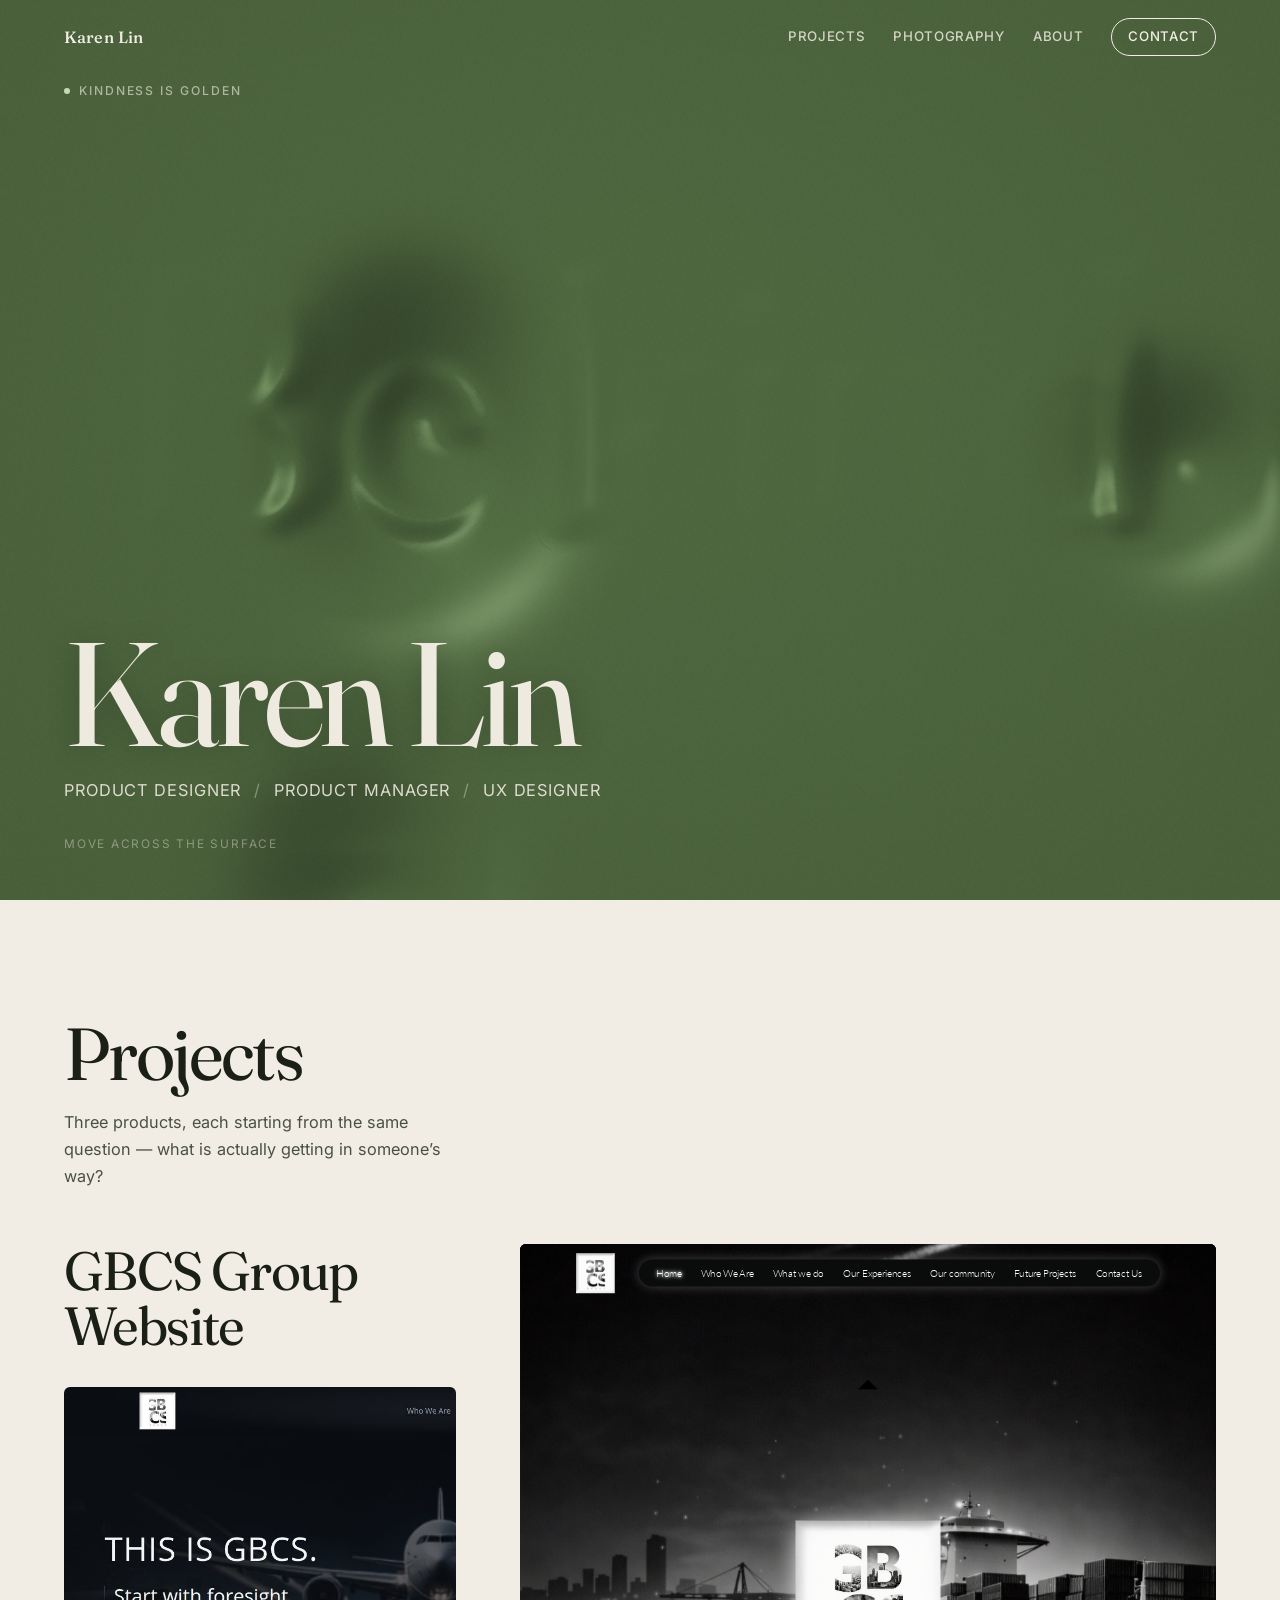
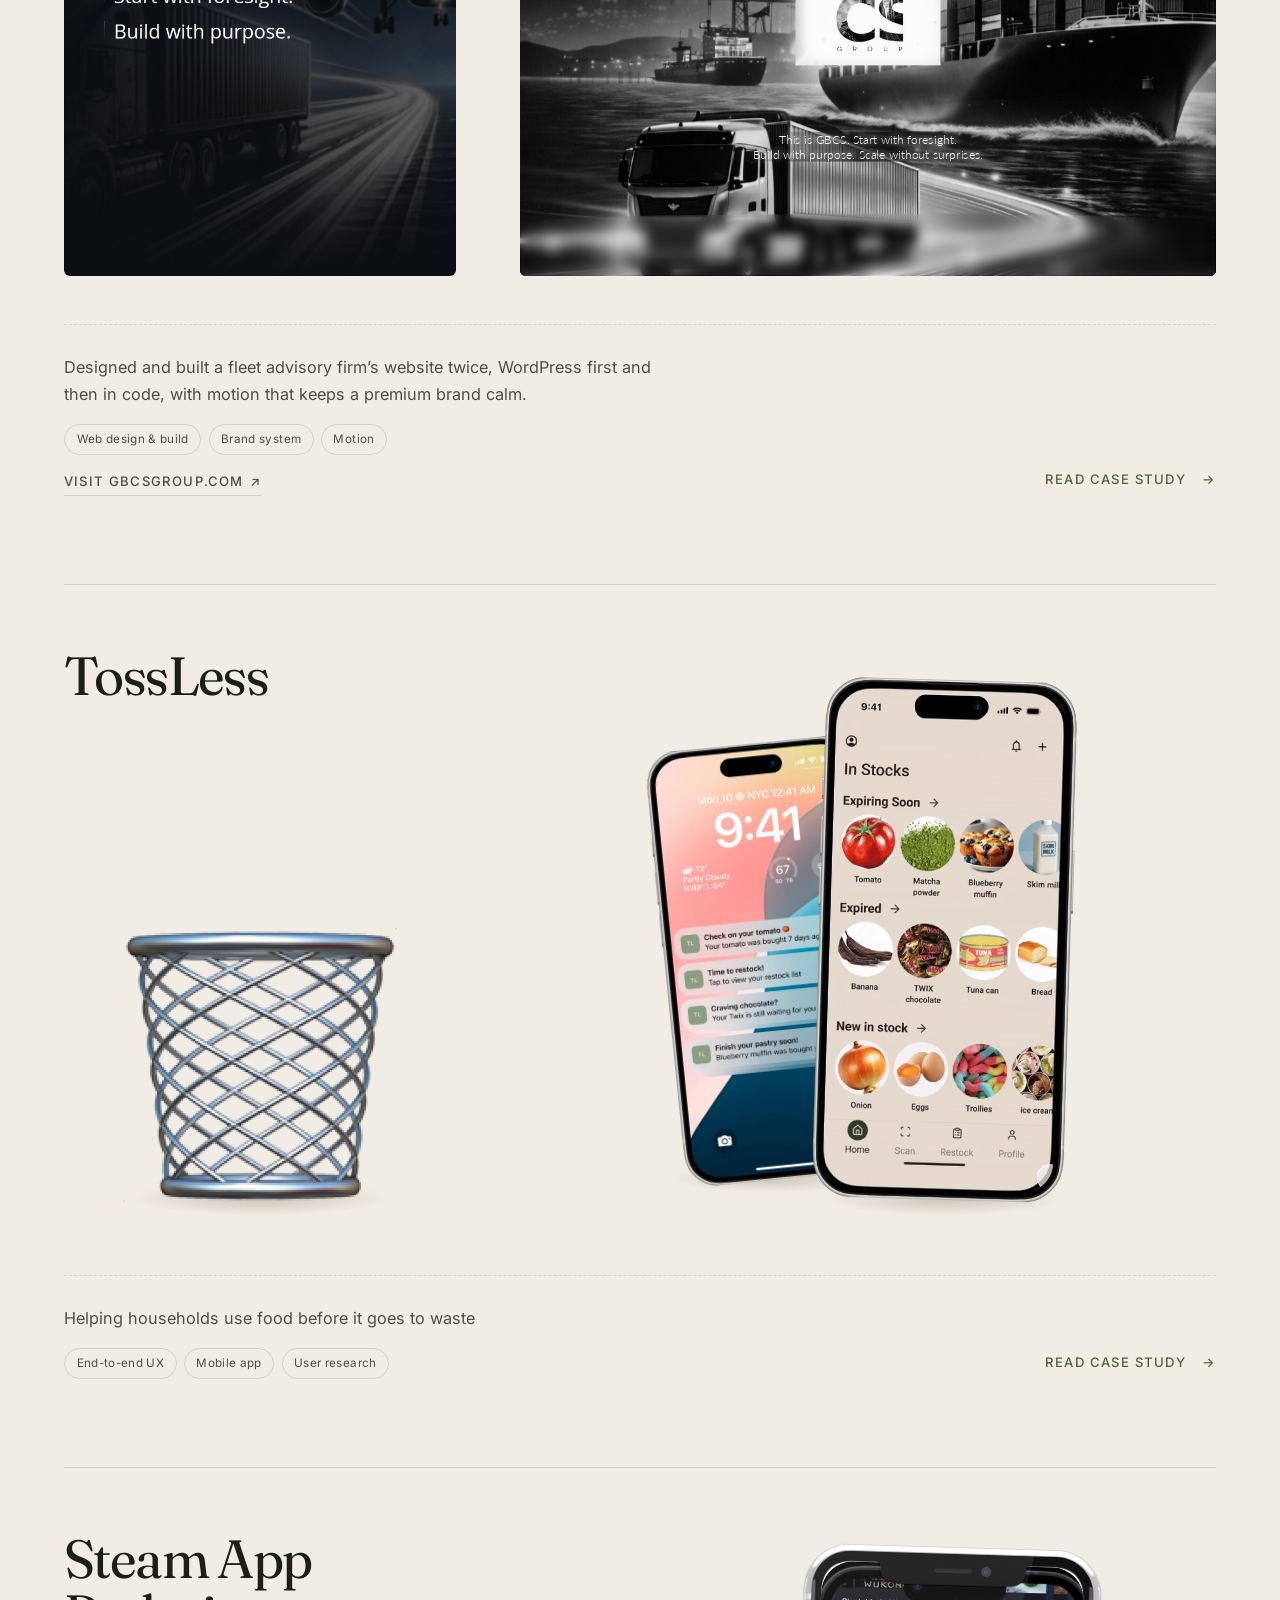
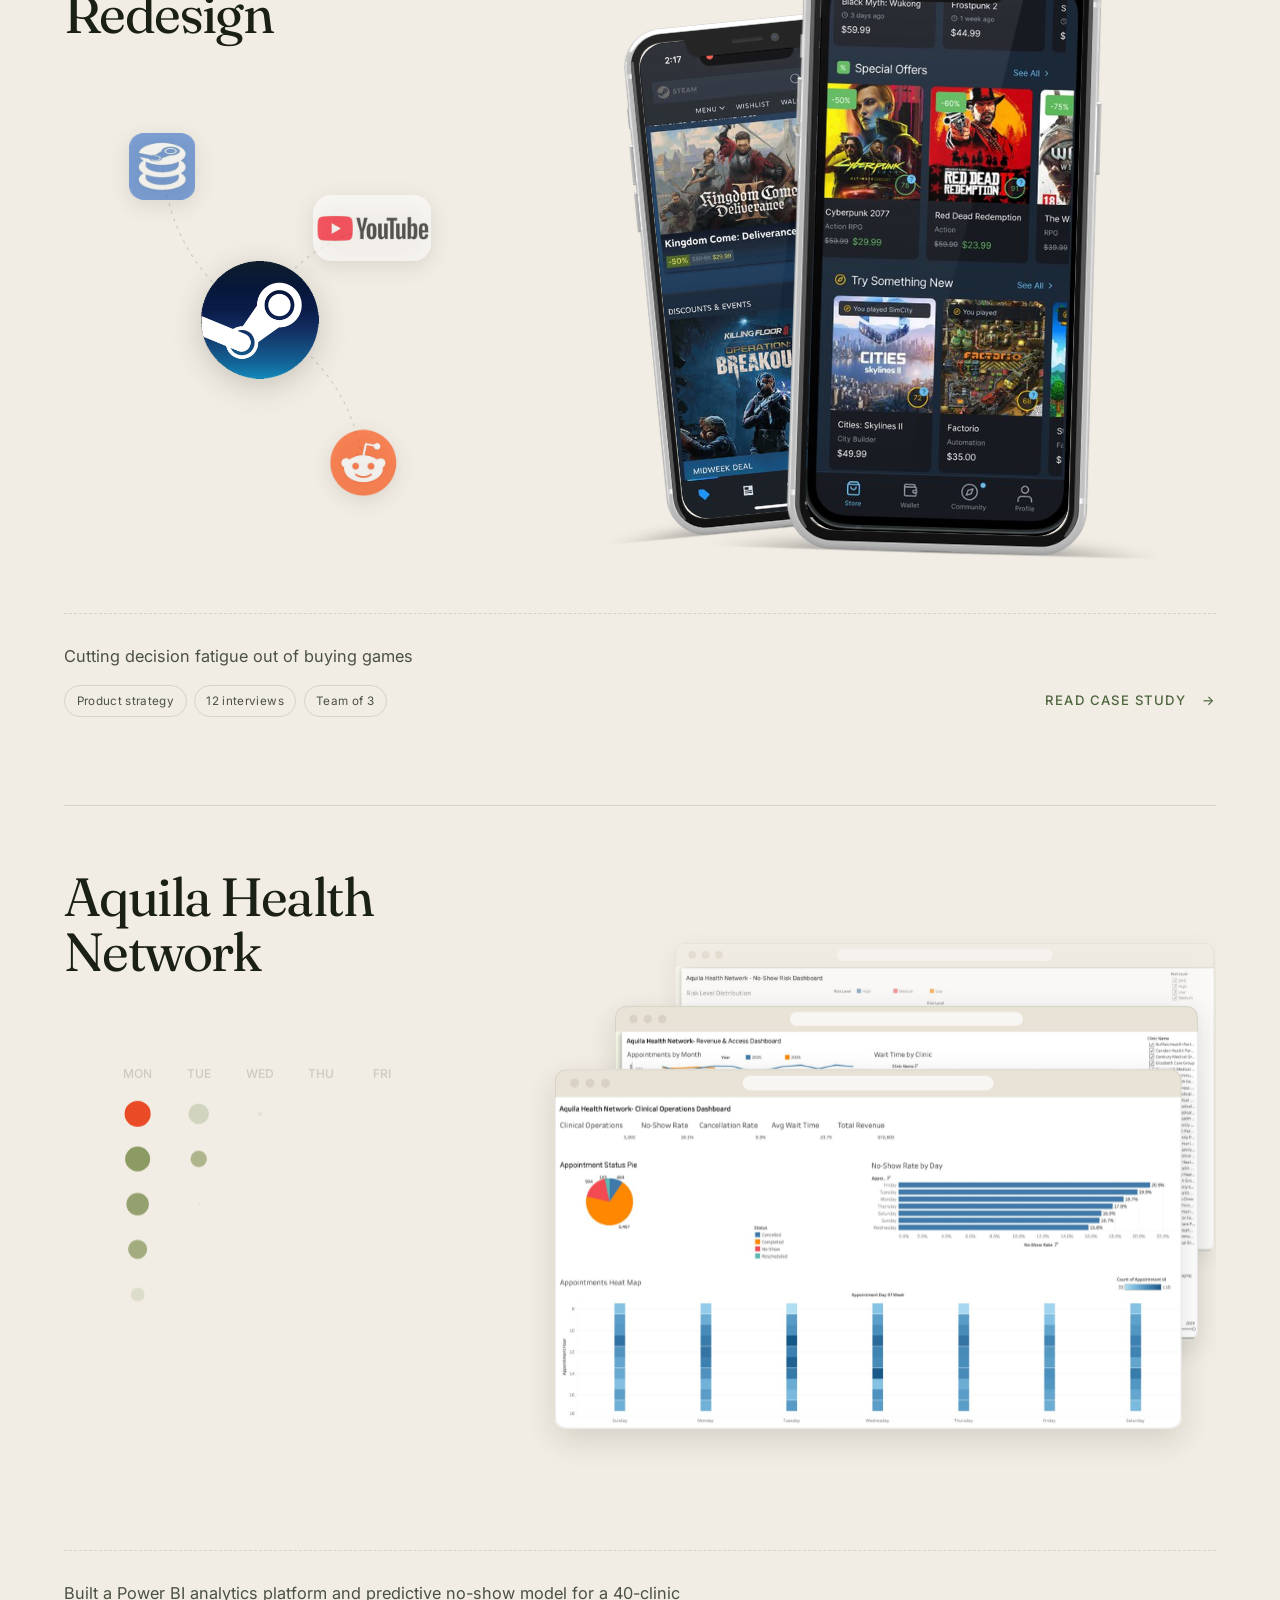
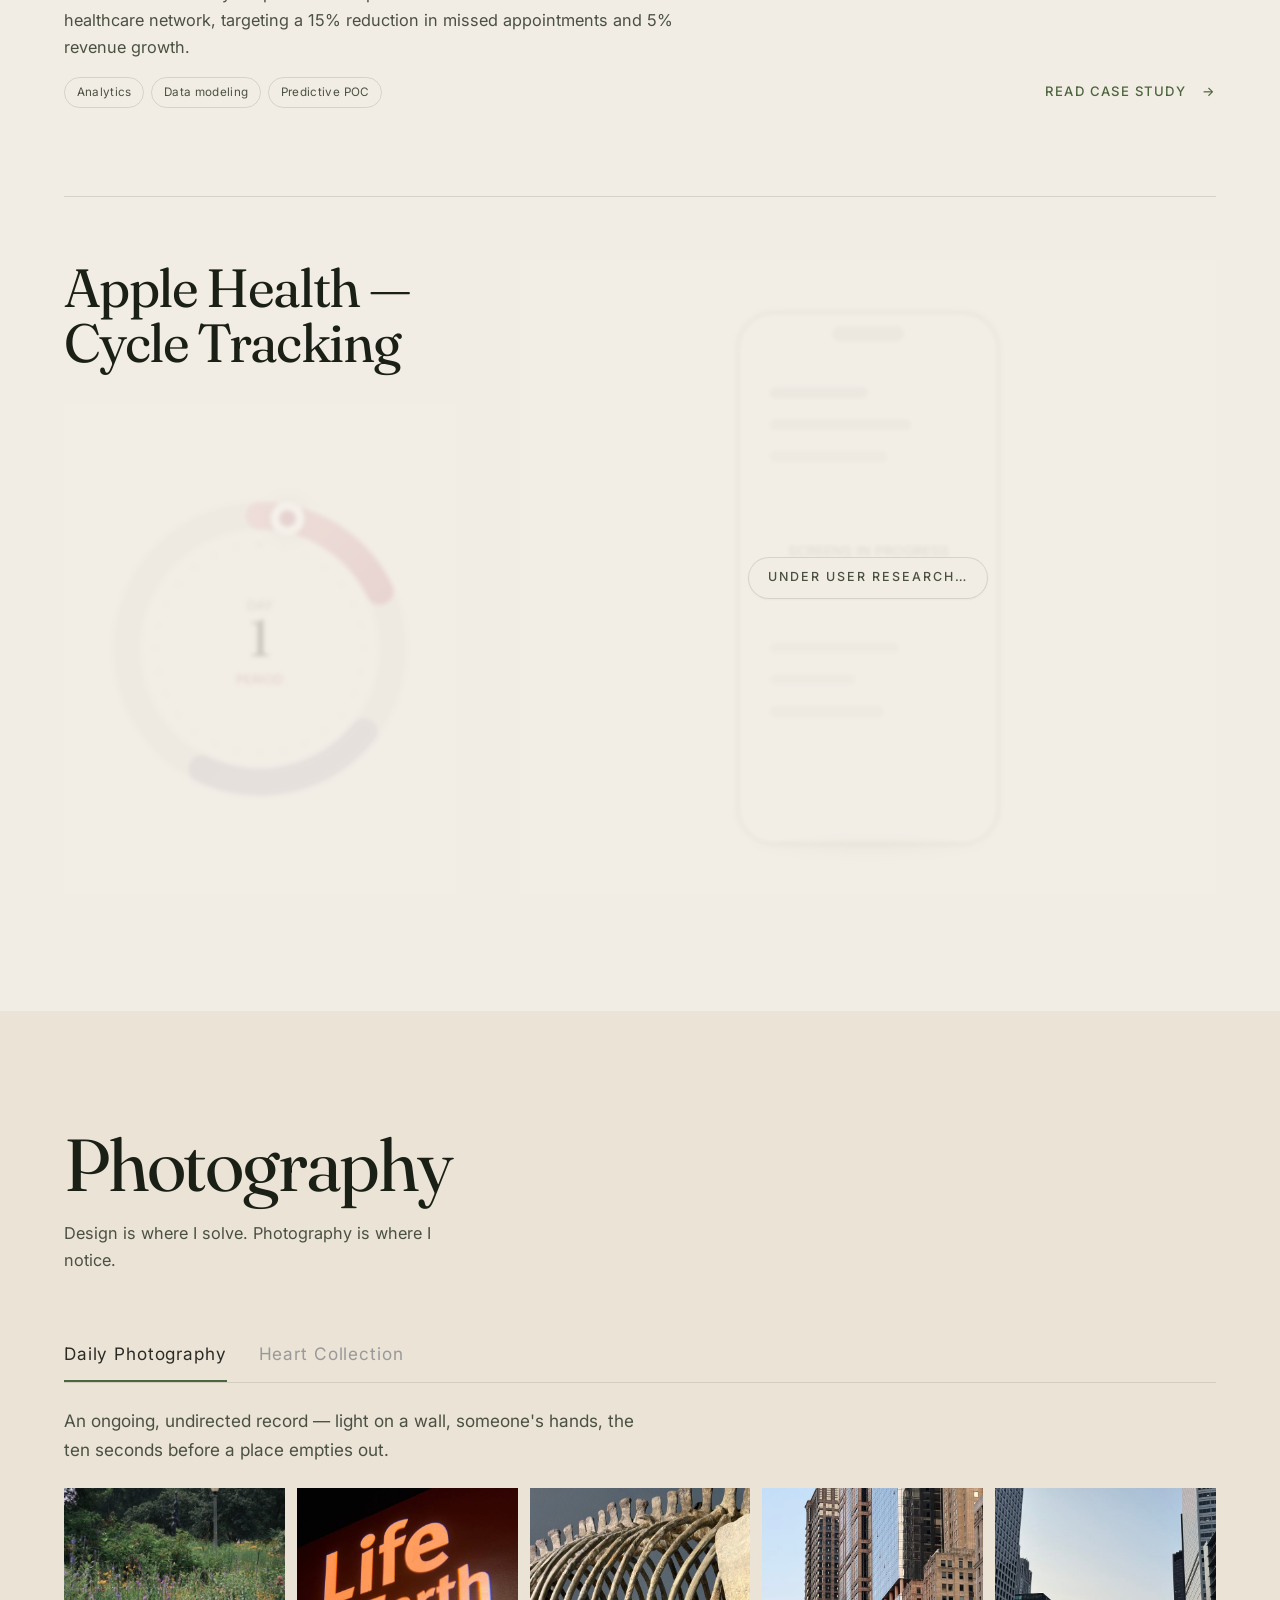
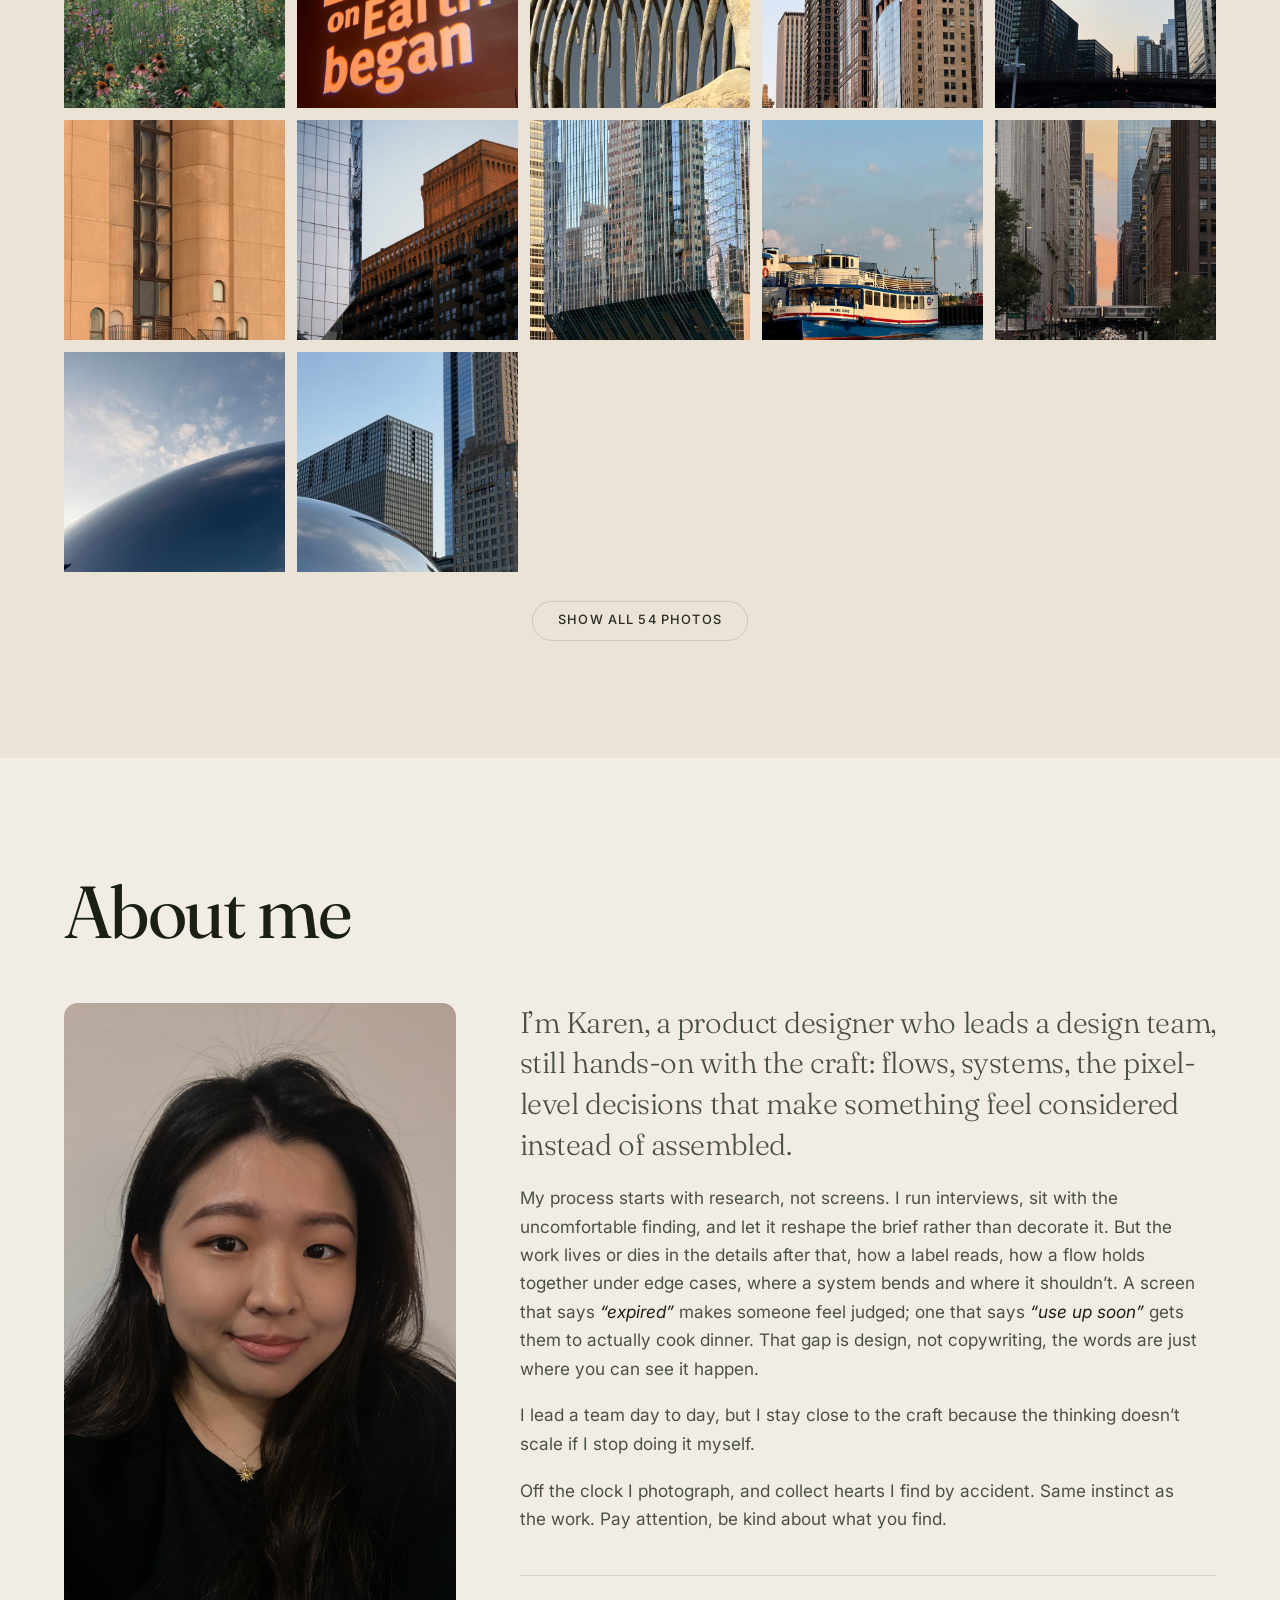
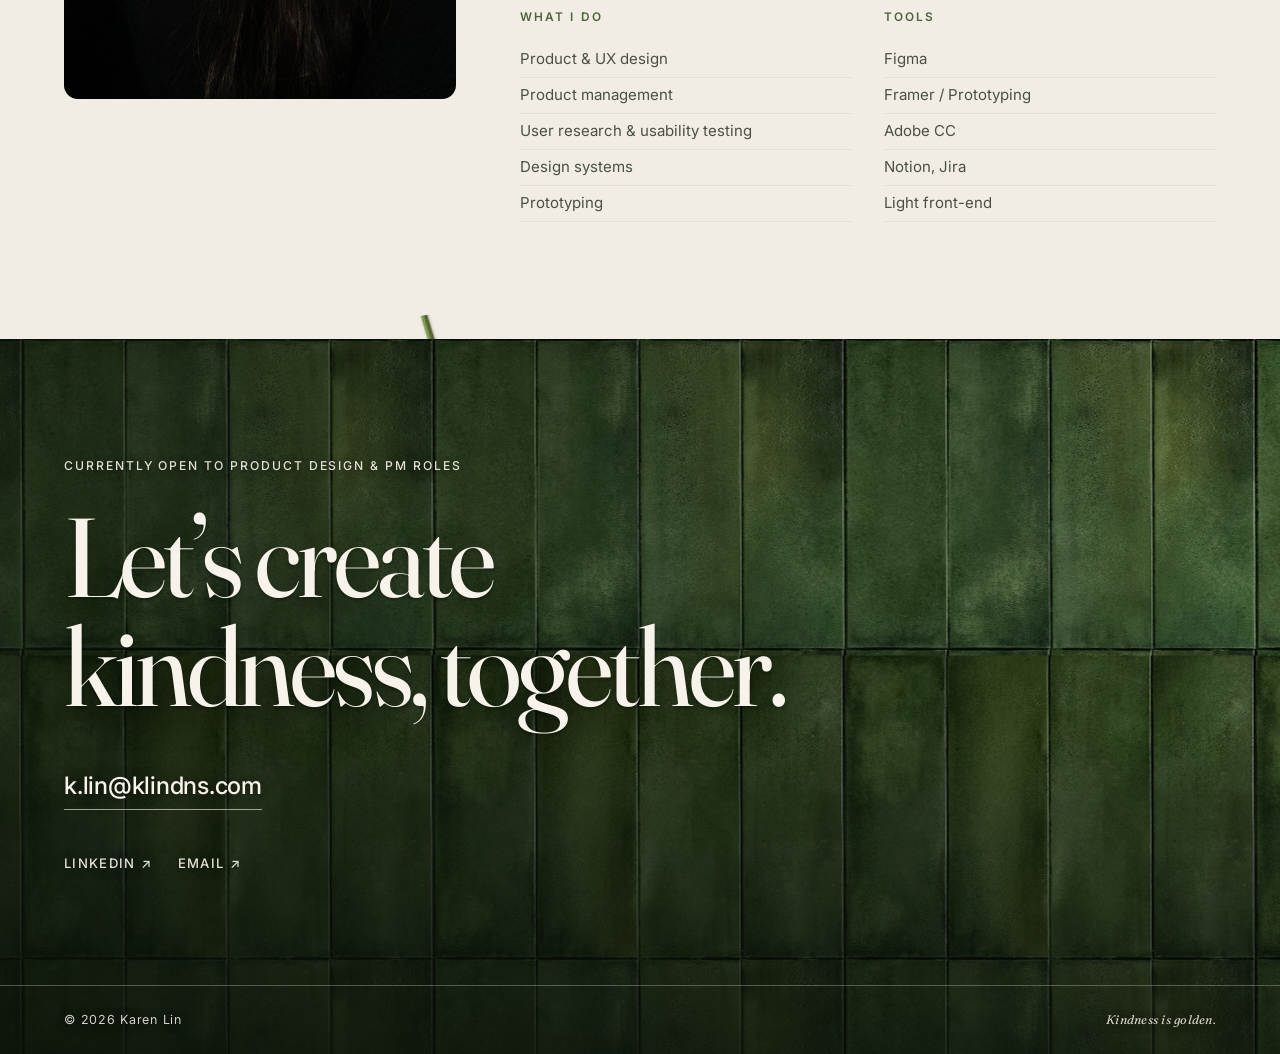
==== index.html @ 6b153fda "Fix hero fallback: give the no-WebGL2 state its own emboss look Phones that can't create the WebGL2 " ====
<!doctype html>
<html lang="en">
<head>
<meta charset="utf-8">
<meta name="viewport" content="width=device-width, initial-scale=1, viewport-fit=cover">
<title>Karen Lin — Product Designer</title>
<meta name="description" content="Karen Lin — Product Designer, Product Manager, UX Designer. Selected projects, photography, and a note on kindness.">
<meta name="theme-color" content="#4D653E">
<meta property="og:title" content="Karen Lin — Product Designer">
<meta property="og:description" content="Product Designer, Product Manager, UX Designer.">
<meta property="og:type" content="website">
<link rel="icon" href="data:image/svg+xml,<svg xmlns='http://www.w3.org/2000/svg' viewBox='0 0 100 100'><rect width='100' height='100' rx='22' fill='%234D653E'/><text y='68' x='50' text-anchor='middle' font-size='54' font-family='Georgia,serif' fill='%23EDE7DA'>K</text></svg>">
<link rel="preconnect" href="https://fonts.googleapis.com">
<link rel="preconnect" href="https://fonts.gstatic.com" crossorigin>
<link href="https://fonts.googleapis.com/css2?family=Fraunces:ital,opsz,wght@0,9..144,300..700;1,9..144,300..600&family=Inter:wght@300;400;500;600&display=swap" rel="stylesheet">
<link rel="stylesheet" href="assets/css/style.css?v=20261021">
</head>
<body>

<a class="skip" href="#projects">Skip to projects</a>

<!-- ══════════════════════════ NAV ══════════════════════════ -->
<header class="nav" id="nav">
  <a class="nav__mark" href="#top"><span>Karen Lin</span></a>
  <nav class="nav__links" aria-label="Sections">
    <a href="#projects">Projects</a>
    <a href="#photography">Photography</a>
    <a href="#about">About</a>
    <a href="#contact" class="nav__cta">Contact</a>
  </nav>
</header>

<!-- ══════════════════════════ HERO ══════════════════════════ -->
<section class="hero" id="top">
  <canvas id="liquid" aria-hidden="true"></canvas>
  <noscript><div class="hero__noscript"></div></noscript>

  <div class="hero__inner">
    <div class="hero__top">
      <p class="hero__eyebrow"><span class="dot" aria-hidden="true"></span>Kindness is golden</p>
    </div>

    <div class="hero__bottom">
      <h1 class="hero__name">Karen&nbsp;Lin</h1>
      <p class="hero__roles">
        <span>Product Designer</span>
        <em aria-hidden="true">/</em>
        <span>Product Manager</span>
        <em aria-hidden="true">/</em>
        <span>UX Designer</span>
      </p>
      <p class="hero__hint" id="heroHint" aria-hidden="true">Move across the surface</p>
    </div>
  </div>

  <p class="visually-hidden">Beneath the surface of this page, two words are embossed: “Be kind.”</p>
</section>

<!-- ══════════════════════════ PROJECTS ══════════════════════════ -->
<main>
<section class="section section--projects" id="projects">
  <div class="wrap">
    <div class="sec-head reveal">
      <h2 class="sec-head__title">Projects</h2>
      <p class="sec-head__note">Three products, each starting from the same question — what is actually getting in someone’s way?</p>
    </div>

    <ul class="projects" id="projectList">

      <li class="project reveal" data-project="gbcs">
        <h3 class="project__title"><a href="https://gbcsgroup.com" target="_blank" rel="noopener noreferrer">GBCS Group Website</a></h3>

        <div class="project__stage project__anim is-live">
          <img src="assets/projects/gbcs-03.jpg" alt="The GBCS website hero: an aircraft, a container ship and a truck at night" loading="lazy" style="object-position:4% 50%">
        </div>

        <div class="project__stage project__ui is-live gbcs-live" data-gbcs-live>
          <img src="assets/projects/gbcs-01.jpg" alt="The GBCS website homepage: a monochrome container ship behind the GBCS Group logo" loading="lazy">
          <iframe data-src="archive/gbcs-v1/index.html" title="Live preview of the GBCS website homepage, with its hero video, traveling underline and particle cursor" tabindex="-1" aria-hidden="true" scrolling="no"></iframe>
        </div>

        <div class="project__desc">
          <div class="project__about">
            <p class="project__sub">Designed and built a fleet advisory firm&rsquo;s website twice, WordPress first and then in code, with motion that keeps a premium brand calm.</p>
            <ul class="project__tags"><li>Web design &amp; build</li><li>Brand system</li><li>Motion</li></ul>
            <a class="project__ext" href="https://gbcsgroup.com" target="_blank" rel="noopener noreferrer">Visit gbcsgroup.com <span aria-hidden="true">&nearr;</span></a>
          </div>
          <button class="project__link" type="button" aria-haspopup="dialog">
            Read case study<span class="visually-hidden">: GBCS Group Website</span> <span aria-hidden="true">&rarr;</span>
          </button>
        </div>
      </li>

      <li class="project reveal" data-project="tossless">
        <h3 class="project__title"><span>TossLess</span></h3>

        <div class="project__stage project__anim" data-tossbin>
          <canvas role="img" aria-label="Potatoes, apples, broccoli, bread and chocolate tumbling into a wire wastebasket"></canvas>
        </div>

        <div class="project__stage project__ui" data-ui="tossless">
          <canvas role="img" aria-label="The TossLess app on two phones, stepping through the home screen, Expiring Soon, the camera detecting an item, the restock list and its notifications"></canvas>
        </div>

        <div class="project__desc">
          <div class="project__about">
            <p class="project__sub">Helping households use food before it goes to waste</p>
            <ul class="project__tags"><li>End-to-end UX</li><li>Mobile app</li><li>User research</li></ul>
          </div>
          <button class="project__link" type="button" aria-haspopup="dialog">
            Read case study<span class="visually-hidden">: TossLess</span> <span aria-hidden="true">→</span>
          </button>
        </div>
      </li>

      <li class="project reveal" data-project="steam">
        <h3 class="project__title"><span>Steam App Redesign</span></h3>

        <div class="project__stage project__anim" data-steamsources>
          <canvas role="img" aria-label="YouTube, Reddit and SteamDB, joined to the Steam logo by dashed lines, drawn into it one at a time"></canvas>
        </div>

        <div class="project__stage project__ui" data-ui="steam">
          <canvas role="img" aria-label="The redesigned Steam app on two phones, stepping through home, Fit Score and trade-in screens"></canvas>
        </div>

        <div class="project__desc">
          <div class="project__about">
            <p class="project__sub">Cutting decision fatigue out of buying games</p>
            <ul class="project__tags"><li>Product strategy</li><li>12 interviews</li><li>Team of 3</li></ul>
          </div>
          <button class="project__link" type="button" aria-haspopup="dialog">
            Read case study<span class="visually-hidden">: Steam App Redesign</span> <span aria-hidden="true">→</span>
          </button>
        </div>
      </li>

      <li class="project reveal" data-project="aquila">
        <h3 class="project__title"><span>Aquila Health Network</span></h3>

        <div class="project__stage project__anim" data-aquila>
          <canvas role="img" aria-label="A week of appointments on a Monday to Friday calendar, sorting itself into a list ranked by predicted no-show risk, highest risk first"></canvas>
        </div>

        <div class="project__stage project__ui" data-ui="aquila">
          <canvas role="img" aria-label="A stack of browser windows cycling through the Aquila Tableau dashboards: clinical operations, revenue and access, no-show risk and feature importance"></canvas>
        </div>

        <div class="project__desc">
          <div class="project__about">
            <p class="project__sub">Built a Power BI analytics platform and predictive no-show model for a 40-clinic healthcare network, targeting a 15% reduction in missed appointments and 5% revenue growth.</p>
            <ul class="project__tags"><li>Analytics</li><li>Data modeling</li><li>Predictive POC</li></ul>
          </div>
          <button class="project__link" type="button" aria-haspopup="dialog">
            Read case study<span class="visually-hidden">: Aquila Health Network</span> <span aria-hidden="true">→</span>
          </button>
        </div>
      </li>


      <li class="project project--closed reveal">
        <h3 class="project__title"><span>Apple Health — Cycle Tracking</span></h3>

        <div class="project__stage project__anim" data-cyclering>
          <canvas role="img" aria-label="A 28-day cycle ring with the period and fertile window marked, a marker moving through the month"></canvas>
          <span class="project__matte" aria-hidden="true"></span>
        </div>

        <div class="project__stage project__ui" data-ui="cycle">
          <canvas role="img" aria-label="An empty phone: the redesigned screens for this project are still in progress"></canvas>
          <span class="project__matte"><span class="project__matte-label">Under user research&hellip;</span></span>
        </div>

      </li>

    </ul>
  </div>
</section>

<!-- ══════════════════════════ PHOTOGRAPHY ══════════════════════════ -->
<section class="section section--photo" id="photography">
  <div class="wrap">
    <div class="sec-head reveal">
      <h2 class="sec-head__title">Photography</h2>
      <p class="sec-head__note">Design is where I solve. Photography is where I notice.</p>
    </div>

    <div class="photo-tabs reveal" role="tablist" aria-label="Photography collections">
      <button class="tab-btn active" data-tab="daily" role="tab" id="tab-daily" aria-controls="panel-daily" aria-selected="true">Daily Photography</button>
      <button class="tab-btn" data-tab="hearts" role="tab" id="tab-hearts" aria-controls="panel-hearts" aria-selected="false" tabindex="-1">Heart Collection</button>
    </div>

    <div class="tab-panel active" data-panel="daily" role="tabpanel" id="panel-daily" aria-labelledby="tab-daily">
      <p class="tab-desc">An ongoing, undirected record — light on a wall, someone's hands, the ten seconds before a place empties out.</p>
      <div class="photo-grid" id="dailyGrid"></div>
    </div>

    <div class="tab-panel" data-panel="hearts" role="tabpanel" id="panel-hearts" aria-labelledby="tab-hearts">
      <p class="tab-desc"><!-- Heart Collection description --></p>
      <div class="photo-grid" id="heartsGrid"></div>
    </div>
  </div>
</section>

<!-- ══════════════════════════ ABOUT ══════════════════════════ -->
<section class="section section--about" id="about">
  <div class="wrap">
    <div class="sec-head reveal">
      <h2 class="sec-head__title">About me</h2>
    </div>

    <div class="about">
      <div class="about__portrait reveal">
        <div class="portrait" id="portrait">
          <img src="assets/photography/portrait.jpg" alt="Portrait of Karen Lin" loading="lazy" decoding="async" onerror="this.closest('.portrait').classList.add('is-empty');this.remove();">
          <span class="portrait__fallback" aria-hidden="true">KL</span>
        </div>
      </div>

      <div class="about__text reveal">
        <p class="about__lead">I’m Karen, a product designer who leads a design team, still hands-on with the craft: flows, systems, the pixel-level decisions that make something feel considered instead of assembled.</p>
        <p>My process starts with research, not screens. I run interviews, sit with the uncomfortable finding, and let it reshape the brief rather than decorate it. But the work lives or dies in the details after that, how a label reads, how a flow holds together under edge cases, where a system bends and where it shouldn’t. A screen that says <em>“expired”</em> makes someone feel judged; one that says <em>“use up soon”</em> gets them to actually cook dinner. That gap is design, not copywriting, the words are just where you can see it happen.</p>
        <p>I lead a team day to day, but I stay close to the craft because the thinking doesn’t scale if I stop doing it myself.</p>
        <p>Off the clock I photograph, and collect hearts I find by accident. Same instinct as the work. Pay attention, be kind about what you find.</p>

        <div class="about__cols">
          <div class="about__col">
            <h3>What I do</h3>
            <ul>
              <li>Product &amp; UX design</li>
              <li>Product management</li>
              <li>User research &amp; usability testing</li>
              <li>Design systems</li>
              <li>Prototyping</li>
            </ul>
          </div>
          <div class="about__col">
            <h3>Tools</h3>
            <ul>
              <li>Figma</li>
              <li>Framer / Prototyping</li>
              <li>Adobe CC</li>
              <li>Notion, Jira</li>
              <li>Light front-end</li>
            </ul>
          </div>
        </div>
      </div>
    </div>
  </div>
</section>

<!-- ══════════════════════════ CONTACT ══════════════════════════ -->
<section class="section section--contact" id="contact">
  <div class="wrap">
    <p class="contact__eyebrow reveal">Currently open to product design &amp; PM roles</p>
    <h2 class="contact__title reveal">Let’s create<br>kindness, together.</h2>
    <a class="contact__mail reveal" href="mailto:k.lin@klindns.com">k.lin@klindns.com</a>
    <ul class="contact__links reveal">
      <li><a href="https://www.linkedin.com/in/kuanningkarenlin" target="_blank" rel="noopener noreferrer">LinkedIn <span aria-hidden="true">↗</span></a></li>
      <li><a href="mailto:k.lin@klindns.com">Email <span aria-hidden="true">↗</span></a></li>
    </ul>
  </div>
  <footer class="foot">
    <p>© <span id="year">2026</span> Karen Lin</p>
    <p class="foot__be">Kindness is golden.</p>
  </footer>
</section>
</main>

<!-- ══════════════════════════ CASE STUDY READER ══════════════════════════ -->
<div class="reader" id="reader" role="dialog" aria-modal="true" aria-labelledby="readerTitle" hidden>
  <div class="reader__scrim" data-close></div>
  <article class="reader__panel">
    <button class="reader__close" type="button" data-close aria-label="Close case study">
      <span aria-hidden="true"></span>
    </button>
    <div class="reader__scroll" id="readerScroll"></div>
  </article>
</div>

<!-- ══════════════════════════ LIGHTBOX ══════════════════════════ -->
<div id="lightbox" class="lightbox" role="dialog" aria-modal="true" aria-label="Photo viewer">
  <button class="lightbox-close" aria-label="Close">&times;</button>
  <button class="lightbox-nav lightbox-prev" aria-label="Previous photo">&lsaquo;</button>
  <img id="lightboxImg" src="" alt="">
  <button class="lightbox-nav lightbox-next" aria-label="Next photo">&rsaquo;</button>
</div>

<script src="assets/js/liquid.js?v=20261020"></script>
<script src="assets/js/content.js?v=20261020"></script>
<script src="assets/js/site.js?v=20261020"></script>
<script src="assets/js/heart-decor.js?v=20261020"></script>
<script src="assets/js/flower-bloom.js?v=20261020"></script>
<script src="assets/js/tossless-bin.js?v=20261020"></script>
<script src="assets/js/steam-sources.js?v=20261020"></script>
<script src="assets/js/cycle-ring.js?v=20261020"></script>
<script src="assets/js/ui-display.js?v=20261020"></script>
<script src="assets/js/aquila-risk.js?v=20261020"></script>
<script src="assets/js/gbcs-preview.js" defer></script>
</body>
</html>
---- assets/css/style.css ----
/* ═══════════════════════════════════════════════════════════
   Karen Lin — portfolio
   ═══════════════════════════════════════════════════════════ */

:root{
  --green:      #4D653E;
  --green-deep: #34452A;
  --green-soft: #7E9469;
  --cream:      #F2EDE4;
  --cream-2:    #EAE3D6;
  --ink:        #1B2016;
  --ink-2:      #4A5142;
  --ink-3:      #8B9182;
  --line:       rgba(27,32,22,.13);
  --dark:       #0E1310;

  --f-display: "Fraunces", "Iowan Old Style", Georgia, serif;
  --f-body:    "Inter", -apple-system, BlinkMacSystemFont, "Segoe UI", sans-serif;

  --pad: clamp(1.25rem, 5vw, 5rem);
  --maxw: 1320px;
  --ease: cubic-bezier(.22,.61,.36,1);
  --ease-io: cubic-bezier(.65,0,.35,1);
}

*,*::before,*::after{ box-sizing:border-box; }
html{ -webkit-text-size-adjust:100%; scroll-behavior:smooth; }
@media (prefers-reduced-motion: reduce){ html{ scroll-behavior:auto; } }

body{
  margin:0;
  background:var(--cream);
  color:var(--ink);
  font-family:var(--f-body);
  font-size:clamp(1rem,.95rem + .2vw,1.075rem);
  line-height:1.65;
  -webkit-font-smoothing:antialiased;
  overflow-x:hidden;
}
body.is-locked{ overflow:hidden; }

img{ max-width:100%; display:block; }
a{ color:inherit; }
button{ font:inherit; color:inherit; }

.wrap{ max-width:var(--maxw); margin-inline:auto; padding-inline:var(--pad); }

.visually-hidden{
  position:absolute!important; width:1px; height:1px; padding:0; margin:-1px;
  overflow:hidden; clip:rect(0 0 0 0); white-space:nowrap; border:0;
}
.skip{
  position:absolute; left:-9999px; top:0; z-index:200;
  background:var(--ink); color:var(--cream); padding:.7rem 1.1rem; border-radius:0 0 .5rem 0;
}
.skip:focus{ left:0; }

:focus-visible{ outline:2px solid var(--green); outline-offset:3px; border-radius:2px; }

/* ─────────────────── reveal ─────────────────── */
.reveal{ opacity:0; transform:translateY(26px); transition:opacity .9s var(--ease), transform .9s var(--ease); }
.reveal.is-in{ opacity:1; transform:none; }
@media (prefers-reduced-motion: reduce){ .reveal{ opacity:1; transform:none; transition:none; } }

/* ═══════════════════════ NAV ═══════════════════════ */
.nav{
  position:fixed; inset:0 0 auto 0; z-index:80;
  display:flex; align-items:center; justify-content:space-between; gap:1rem;
  padding:1.15rem var(--pad);
  color:var(--cream);
  transition:color .5s var(--ease), background-color .5s var(--ease), backdrop-filter .5s var(--ease), border-color .5s var(--ease);
  border-bottom:1px solid transparent;
  mix-blend-mode:normal;
}
.nav.is-solid{
  color:var(--ink);
  background:rgba(242,237,228,.82);
  backdrop-filter:saturate(1.4) blur(14px);
  -webkit-backdrop-filter:saturate(1.4) blur(14px);
  border-bottom-color:var(--line);
}
.nav__mark{
  font-family:var(--f-display); font-size:1.02rem; letter-spacing:.01em;
  text-decoration:none; font-weight:500;
  opacity:0; transform:translateY(-6px);
  transition:opacity .5s var(--ease), transform .5s var(--ease);
  pointer-events:none;
}
.nav.is-solid .nav__mark{ opacity:1; transform:none; pointer-events:auto; }
.nav__links{ display:flex; align-items:center; gap:clamp(.9rem,2.2vw,2rem); margin-left:auto; }
.nav__links a{
  text-decoration:none; font-size:.83rem; letter-spacing:.05em; text-transform:uppercase;
  font-weight:500; opacity:.82; position:relative; padding-block:.25rem;
}
.nav__links a::after{
  content:""; position:absolute; left:0; right:100%; bottom:0; height:1px;
  background:currentColor; transition:right .45s var(--ease);
}
.nav__links a:hover{ opacity:1; }
.nav__links a:hover::after{ right:0; }
.nav__cta{ border:1px solid currentColor; border-radius:999px; padding:.42rem 1rem!important; opacity:1!important; }
.nav__cta::after{ display:none!important; }
.nav__cta:hover{ background:currentColor; }
.nav.is-solid .nav__cta:hover{ color:var(--cream); }
.nav:not(.is-solid) .nav__cta:hover{ color:var(--green); }
@media (max-width:520px){
  .nav__links a{ font-size:.72rem; letter-spacing:.04em; }
  .nav__cta{ display:none; }
}

/* ═══════════════════════ HERO ═══════════════════════ */
.hero{
  position:relative; height:100svh; min-height:520px;
  background:var(--green); overflow:hidden; isolation:isolate;
}
#liquid{ position:absolute; inset:0; width:100%; height:100%; display:block; }
.hero__noscript, .hero.is-fallback::before{
  content:""; position:absolute; inset:0;
  background:
    radial-gradient(120% 90% at 30% 25%, #5D7A4A 0%, transparent 60%),
    radial-gradient(100% 80% at 78% 78%, #3E5432 0%, transparent 65%),
    linear-gradient(155deg, rgba(255,255,255,.07) 0%, transparent 30%, transparent 68%, rgba(0,0,0,.12) 100%),
    var(--green);
}
/* Static stand-in for the WebGL liquid emboss, used whenever WebGL2 (or one of
   its float render-target extensions) isn't available -- e.g. Low Power Mode,
   memory pressure, or an older GPU. Built to look like a deliberate engraved
   plate on its own, not a broken version of the animated one: a soft
   highlight/shadow pair reads the relief, and a diagonal gradient clipped to
   the glyphs gives it the same quiet sheen instead of flat dead type. */
.hero.is-fallback .hero__fallback-type{
  position:absolute; inset:0; display:grid; place-items:center;
  padding-inline:var(--pad);
  font-family:var(--f-display); font-weight:500;
  font-size:clamp(3.6rem,16vw,13rem); letter-spacing:-.025em; line-height:.92;
  text-align:center;
  color:rgba(239,234,223,.05);
  background-image:linear-gradient(160deg,
    rgba(255,255,255,.30) 0%, rgba(239,234,223,.09) 42%,
    rgba(0,0,0,.11) 64%, rgba(255,255,255,.15) 100%);
  -webkit-background-clip:text; background-clip:text;
  -webkit-text-fill-color:transparent;
  text-shadow:
    0 1.5px 0 rgba(255,255,255,.16),
    0 -1.5px 1.5px rgba(0,0,0,.32),
    0 16px 36px rgba(0,0,0,.24);
  -webkit-text-stroke:0;
  user-select:none; pointer-events:none;
}

.hero__inner{
  position:relative; z-index:2; height:100%;
  display:flex; flex-direction:column; justify-content:space-between;
  padding:calc(4.6rem + env(safe-area-inset-top)) var(--pad) clamp(2.2rem,5vh,3.6rem);
  color:#EFEADF; pointer-events:none;
}
.hero__eyebrow{
  margin:0; display:inline-flex; align-items:center; gap:.55rem;
  font-size:.76rem; letter-spacing:.16em; text-transform:uppercase;
  color:rgba(239,234,223,.62); font-weight:500;
}
.dot{ width:6px; height:6px; border-radius:50%; background:#C8D9B2; box-shadow:0 0 0 0 rgba(200,217,178,.5); animation:pulse 3.2s var(--ease-io) infinite; }
@keyframes pulse{ 0%,100%{ box-shadow:0 0 0 0 rgba(200,217,178,.45);} 55%{ box-shadow:0 0 0 8px rgba(200,217,178,0);} }

.hero__bottom{ max-width:min(100%,60ch); }
.hero__name{
  margin:0;
  font-family:var(--f-display);
  font-weight:400;
  font-size:clamp(3.2rem,11.5vw,9.5rem);
  line-height:.9; letter-spacing:-.035em;
  font-variation-settings:"SOFT" 0,"WONK" 1;
  text-shadow:0 2px 30px rgba(0,0,0,.22);
}
.hero__roles{
  margin:clamp(.9rem,2vh,1.4rem) 0 0;
  display:flex; flex-wrap:wrap; align-items:baseline; gap:.55rem .8rem;
  font-size:clamp(.86rem,1.5vw,1.02rem);
  letter-spacing:.055em; text-transform:uppercase; font-weight:400;
  color:rgba(239,234,223,.9);
}
.hero__roles em{ font-style:normal; color:rgba(239,234,223,.4); }
.hero__hint{
  margin:clamp(1.4rem,3.5vh,2.4rem) 0 0;
  font-size:.74rem; letter-spacing:.15em; text-transform:uppercase;
  color:rgba(239,234,223,.42);
  transition:opacity .7s var(--ease);
}
.hero__hint.is-gone{ opacity:0; }

@media (prefers-reduced-motion: reduce){ .dot{ animation:none; } }

/* ═══════════════════════ SECTIONS ═══════════════════════ */
.section{ position:relative; padding-block:clamp(5rem,13vh,10rem); }
.section--projects{ background:var(--cream); }
.section--photo{ background:var(--cream-2); }
.section--about{ background:var(--cream); }

.sec-head{ margin-bottom:clamp(2.6rem,6vh,4.5rem); max-width:44ch; }
.sec-head__title{
  margin:0; font-family:var(--f-display); font-weight:400;
  font-size:clamp(2.4rem,6.5vw,4.6rem); line-height:1; letter-spacing:-.03em;
}
.sec-head__note{ margin:1.15rem 0 0; color:var(--ink-2); max-width:38ch; font-size:1.02rem; }

/* ═══════════════════════ PROJECTS ═══════════════════════ */
/*
   Each project:   title  │  UI display
                   anim   │  (spans both rows)
                   ───────┴──────────────
                   description + link
*/
.projects{ list-style:none; margin:0; padding:0; display:grid; gap:clamp(3rem,7vw,5.5rem); }

.project{
  position:relative;
  display:grid;
  grid-template-columns:minmax(0,.36fr) minmax(0,.64fr);
  grid-template-rows:auto 1fr auto;
  grid-template-areas:
    "title ui"
    "anim  ui"
    "desc  desc";
  column-gap:clamp(1.5rem,5vw,4rem);
  border-top:1px solid var(--line);
  padding-top:clamp(2.4rem,5vw,4rem);
}
.project:first-child{ border-top:0; padding-top:0; }

.project__title{
  grid-area:title; align-self:start; margin:0;
  font-family:var(--f-display); font-weight:400; letter-spacing:-.03em;
  font-size:clamp(2rem,4.2vw,3.5rem); line-height:1.02;
}
.project__title span{
  background-image:linear-gradient(var(--green),var(--green));
  background-size:0% 1px; background-position:0 100%; background-repeat:no-repeat;
  transition:background-size .6s var(--ease);
  padding-bottom:.08em;
}
.project:hover .project__title span,
.project:focus-within .project__title span{ background-size:100% 1px; }

/* a project title that is also a link to the live site: it sits above the
   stretched "read case study" overlay so it can be clicked on its own */
.project__title a{
  position:relative; z-index:2; text-decoration:none; color:inherit;
  background-image:linear-gradient(var(--green),var(--green));
  background-size:0% 1px; background-position:0 100%; background-repeat:no-repeat;
  transition:background-size .6s var(--ease), color .4s var(--ease);
  padding-bottom:.08em;
}
.project:hover .project__title a{ background-size:100% 1px; }
.project__title a:hover{ color:var(--green); }
.project__title a:focus-visible{ outline:2px solid var(--green); outline-offset:4px; border-radius:2px; }

/* a project with no case study yet: nothing to hover, nothing to click */
.project--closed .project__title span{ background-image:none; }

/* matte cover over a project still in research */
.project__matte{
  position:absolute; inset:0; z-index:3; display:grid; place-items:center;
  background:rgba(242,237,228,.82);
  pointer-events:none;                 /* the project stays clickable underneath */
  backdrop-filter:saturate(.6) blur(2px);
  -webkit-backdrop-filter:saturate(.6) blur(2px);
}
.project__matte-label{
  font-size:.78rem; letter-spacing:.16em; text-transform:uppercase; font-weight:500;
  color:var(--ink-2); background:var(--cream);
  border:1px solid var(--line); border-radius:999px; padding:.62rem 1.2rem;
  box-shadow:0 1px 2px rgba(27,32,22,.04);
}

/* the two stages: canvases drawn straight onto the page */
.project__stage{ position:relative; }
.project__stage canvas{
  position:absolute; inset:0; width:100%; height:100%; display:block;
  opacity:0; transition:opacity .6s var(--ease);
}
.project__stage.is-live canvas{ opacity:1; }
.project__stage img{ position:absolute; inset:0; width:100%; height:100%; object-fit:cover; display:block; border-radius:6px; }

.project__anim{ grid-area:anim; aspect-ratio:4/5; margin-top:clamp(1.2rem,2.6vw,2.2rem); }
.project__ui{ grid-area:ui; min-height:100%; }

.project__desc{
  grid-area:desc;
  display:grid; grid-template-columns:minmax(0,1fr) auto; align-items:end;
  column-gap:clamp(1.5rem,5vw,4rem); row-gap:1.4rem;
  margin-top:clamp(1.8rem,4vw,3rem);
  padding-top:clamp(1.2rem,2.5vw,1.8rem);
  border-top:1px dashed var(--line);
}
.project__sub{ margin:0; color:var(--ink-2); max-width:62ch; font-size:1.02rem; }
.project__tags{ display:flex; flex-wrap:wrap; gap:.45rem; margin:1rem 0 0; padding:0; list-style:none; }
.project__tags li{
  font-size:.73rem; letter-spacing:.03em; padding:.32rem .72rem;
  border:1px solid var(--line); border-radius:999px; color:var(--ink-2);
}

/* One real control per project, stretched so the whole project is clickable. */
.project__link{
  all:unset; cursor:pointer; white-space:nowrap;
  font-size:.82rem; letter-spacing:.09em; text-transform:uppercase; font-weight:500;
  color:var(--green); display:inline-flex; gap:.5rem; align-items:center;
  padding:.35rem 0;
}
.project__link::after{ content:""; position:absolute; inset:0; z-index:1; }
.gbcs-live{ overflow:hidden; border-radius:6px; background:#000; }
.gbcs-live iframe{ position:absolute; left:50%; top:50%; width:1440px; height:900px; border:0; max-width:none;
  transform:translate(-50%,-50%) scale(var(--s,.5)); transform-origin:center center; pointer-events:none;
  opacity:0; transition:opacity .8s var(--ease); }
.gbcs-live.is-ready iframe{ opacity:1; }
.project__ext{ position:relative; z-index:2; display:inline-flex; gap:.4rem; align-items:center; margin-top:1rem;
  font-size:.82rem; letter-spacing:.09em; text-transform:uppercase; font-weight:500; color:var(--ink-2);
  text-decoration:none; border-bottom:1px solid var(--line); padding-bottom:.15rem; }
.project__ext:hover,.project__ext:focus-visible{ color:var(--green); border-bottom-color:var(--green); }
.project__link:focus-visible{ outline:2px solid var(--green); outline-offset:4px; border-radius:2px; }
.project__link span[aria-hidden]{ transition:transform .5s var(--ease); }
.project:hover .project__link span[aria-hidden]{ transform:translateX(5px); }

@media (max-width:900px){
  .project{ grid-template-columns:minmax(0,.42fr) minmax(0,.58fr); }
}
@media (max-width:640px){
  .project{
    grid-template-columns:minmax(0,1fr);
    grid-template-rows:auto;
    grid-template-areas: "title" "ui" "anim" "desc";
  }
  .project__ui{ aspect-ratio:1/1; min-height:0; margin-top:1.2rem; }
  .project__anim{ aspect-ratio:4/3; margin-top:1rem; }
  .project__desc{ grid-template-columns:minmax(0,1fr); }
}

/* ═══════════════════════ PHOTOGRAPHY ═══════════════════════ */
.photo-tabs { display: flex; gap: 2rem; border-bottom: 1px solid rgba(0,0,0,0.1); }
.tab-btn { background: none; border: none; padding: 0.75rem 0; font-family: Inter, sans-serif;
  letter-spacing: 0.05em; color: #999; cursor: pointer; border-bottom: 2px solid transparent; }
.tab-btn.active { color: #2b2b26; border-bottom-color: #4D653E; }
.tab-panel { display: none; }
.tab-panel.active { display: block; }

.photo-grid { display: grid; grid-template-columns: repeat(auto-fill, minmax(220px, 1fr)); gap: 12px; margin-top: 1.5rem; }
.photo-grid img { width: 100%; height: 220px; object-fit: cover; cursor: pointer;
  user-select: none; -webkit-user-drag: none; -webkit-touch-callout: none; }

/* hearts wandering across the Heart Collection (heart-decor.js): they float
   above the photos but let every click through */
.section--photo{ overflow:hidden; }
.section--photo > .wrap{ position:relative; z-index:1; }
.heart-decor{ position:absolute; inset:0; z-index:2; pointer-events:none; }
.heart-decor__item{ position:absolute; left:0; top:0; }
.heart-decor__body{ opacity:0; }   /* popped in and out from heart-decor.js */
.heart-decor__body img{
  display:block; width:100%; height:auto; user-select:none; -webkit-user-drag:none;
  filter:drop-shadow(0 8px 12px rgba(60,30,15,.22));
}

/* additions: each photo is a button so it can be reached from the keyboard */
.tab-btn:focus-visible { outline: 2px solid #4D653E; outline-offset: 4px; }
.tab-desc { margin: 1.5rem 0 0; max-width: 52ch; color: var(--ink-2); }
.tab-desc:empty { display: none; }
.photo-btn { display: block; padding: 0; border: 0; background: var(--cream); cursor: pointer; }
.photo-btn[hidden] { display: none; }
.photo-btn img { display: block; }
.photo-btn:focus-visible { outline: 2px solid #4D653E; outline-offset: 3px; }
.photo-more {
  display: block; margin: 1.8rem auto 0; padding: .8rem 1.6rem; cursor: pointer;
  background: none; border: 1px solid rgba(0,0,0,0.12); border-radius: 999px;
  font: 500 .8rem/1 Inter, sans-serif; letter-spacing: .09em; text-transform: uppercase; color: #2b2b26;
}
.photo-more:hover { border-color: #4D653E; color: #4D653E; }

/* ═══════════════════════ ABOUT ═══════════════════════ */
/* watercolour flowers growing around the text (flower-bloom.js):
   behind the content, never clickable */
.section--about{ position:relative; overflow:hidden; }
.section--about > .wrap{ position:relative; z-index:1; }
.flower-bloom{ position:absolute; inset:0; width:100%; height:100%; z-index:0; pointer-events:none; }

.about{ display:grid; grid-template-columns:minmax(0,.72fr) minmax(0,1.28fr); gap:clamp(2rem,5vw,4.5rem); align-items:start; }
@media (max-width:860px){ .about{ grid-template-columns:1fr; } }
/* The frame takes the photo's own shape, so the whole picture shows, uncropped.
   With no photo yet it falls back to a 4:5 monogram tile. */
.portrait{
  position:relative; border-radius:14px; overflow:hidden;
  background:linear-gradient(160deg,#DDD6C6,#C6CDB6);
  max-width:420px;
}
.portrait.is-empty{ aspect-ratio:4/5; }
.portrait img{ display:block; width:100%; height:auto; }
.portrait__fallback{
  position:absolute; inset:0; display:none; place-items:center;
  font-family:var(--f-display); font-size:3.6rem; color:rgba(27,32,22,.3); letter-spacing:.06em;
}
.portrait.is-empty .portrait__fallback{ display:grid; }
.about__lead{
  font-family:var(--f-display); font-weight:300; font-size:clamp(1.35rem,2.6vw,1.85rem);
  line-height:1.38; letter-spacing:-.015em; margin:0 0 1.4rem;
}
.about__text p{ margin:0 0 1.15rem; color:var(--ink-2); max-width:62ch; }
.about__text em{ color:var(--ink); font-style:italic; }
.about__cols{ display:grid; grid-template-columns:repeat(auto-fit,minmax(180px,1fr)); gap:2rem; margin-top:2.6rem; padding-top:2rem; border-top:1px solid var(--line); }
.about__col h3{ margin:0 0 .9rem; font-size:.74rem; letter-spacing:.18em; text-transform:uppercase; color:var(--green); font-weight:600; }
.about__col ul{ margin:0; padding:0; list-style:none; }
.about__col li{ padding:.32rem 0; color:var(--ink-2); font-size:.94rem; border-bottom:1px solid rgba(27,32,22,.06); }

/* ═══════════════════════ CONTACT ═══════════════════════ */
/* Green glazed tiles (assets/images/green-tiles.*, cut on the grout lines so it
   repeats seamlessly) under a dark green wash, so the cream text stays crisp. */
.section--contact{
  --on-tile:#F7F3EA;
  /* darkest behind the left-aligned text, lighter to the right so the glaze shows;
     a second wash settles the bottom behind the footer line */
  --tile-wash:
    linear-gradient(180deg, rgba(9,15,7,0) 55%, rgba(9,15,7,.72) 100%),
    linear-gradient(90deg, rgba(12,20,9,.68) 0%, rgba(12,20,9,.5) 40%, rgba(12,20,9,.16) 100%);
  color:var(--on-tile); padding-bottom:0; position:relative;
  background-color:#2C3A23;
  background-image:var(--tile-wash), url("../images/green-tiles.jpg");
  background-image:var(--tile-wash),
    image-set(url("../images/green-tiles.webp") type("image/webp"), url("../images/green-tiles.jpg") type("image/jpeg"));
  background-size:auto, auto, 411px auto;    /* tiles at half the file's width: sharp on retina */
  background-repeat:no-repeat, no-repeat, repeat;
  background-position:0 0, 0 0, center top;
}
@media (max-width:700px){
  /* on phones the text runs the full width, so the wash stays even */
  .section--contact{
    --tile-wash:
      linear-gradient(180deg, rgba(9,15,7,0) 55%, rgba(9,15,7,.72) 100%),
      linear-gradient(rgba(12,20,9,.6), rgba(12,20,9,.6));
  }
}
.section--contact ::selection{ background:var(--on-tile); color:#1B2016; }
.contact__eyebrow{
  margin:0 0 1.6rem; font-size:.76rem; letter-spacing:.16em; text-transform:uppercase; font-weight:500;
  color:rgba(247,243,234,.9); text-shadow:0 1px 10px rgba(0,0,0,.55);
}
.contact__title{
  margin:0; font-family:var(--f-display); font-weight:400;
  font-size:clamp(2.6rem,9vw,7rem); line-height:.98; letter-spacing:-.035em;
  color:var(--on-tile);
  text-shadow:0 2px 3px rgba(0,0,0,.35), 0 8px 40px rgba(0,0,0,.45);
}
.contact__mail{
  display:inline-block; margin-top:clamp(2rem,5vh,3.2rem);
  font-size:clamp(1.05rem,2.4vw,1.5rem); text-decoration:none; letter-spacing:-.01em; font-weight:500;
  color:var(--on-tile); text-shadow:0 1px 12px rgba(0,0,0,.55);
  border-bottom:1px solid rgba(247,243,234,.6); padding-bottom:.2rem;
  transition:border-color .4s var(--ease), color .4s var(--ease);
}
.contact__mail:hover{ border-color:var(--on-tile); }
.contact__links{ list-style:none; display:flex; gap:1.6rem; margin:2.4rem 0 0; padding:0; }
.contact__links a{
  text-decoration:none; font-size:.82rem; letter-spacing:.1em; text-transform:uppercase; font-weight:500;
  color:rgba(247,243,234,.92); text-shadow:0 1px 10px rgba(0,0,0,.55);
  transition:color .4s var(--ease);
}
.contact__links a:hover{ color:#fff; }
.section--contact a:focus-visible{ outline:2px solid var(--on-tile); outline-offset:4px; border-radius:2px; }
.foot{
  margin-top:clamp(4rem,12vh,8rem); border-top:1px solid rgba(247,243,234,.28);
  padding:1.5rem var(--pad) calc(1.5rem + env(safe-area-inset-bottom));
  display:flex; justify-content:space-between; gap:1rem; flex-wrap:wrap;
  max-width:var(--maxw); margin-inline:auto;
  font-size:.78rem; letter-spacing:.06em; color:rgba(247,243,234,.85);
  text-shadow:0 1px 8px rgba(0,0,0,.6);
}
.foot p{ margin:0; }
.foot__be{ font-family:var(--f-display); font-style:italic; letter-spacing:.02em; }

/* ═══════════════════════ READER (case study) ═══════════════════════ */
.reader{ position:fixed; inset:0; z-index:120; }
.reader[hidden]{ display:none; }
.reader__scrim{ position:absolute; inset:0; background:rgba(14,19,16,.5); backdrop-filter:blur(6px); -webkit-backdrop-filter:blur(6px); opacity:0; transition:opacity .5s var(--ease); }
.reader__panel{
  position:absolute; inset:0 0 0 auto; width:min(980px,100%);
  background:var(--cream); box-shadow:-30px 0 80px -30px rgba(0,0,0,.45);
  transform:translateX(100%); transition:transform .62s var(--ease);
  display:flex; flex-direction:column;
}
.reader.is-open .reader__scrim{ opacity:1; }
.reader.is-open .reader__panel{ transform:none; }
@media (prefers-reduced-motion: reduce){
  .reader__panel{ transition:none; } .reader__scrim{ transition:none; }
}
.reader__scroll{ overflow-y:auto; overscroll-behavior:contain; height:100%; -webkit-overflow-scrolling:touch; }
.reader__close{
  all:unset; position:absolute; top:1rem; right:1rem; z-index:5; cursor:pointer;
  width:44px; height:44px; border-radius:50%; display:grid; place-items:center;
  background:rgba(242,237,228,.9); backdrop-filter:blur(8px);
  box-shadow:0 2px 14px rgba(27,32,22,.16);
  transition:transform .4s var(--ease), background-color .4s var(--ease);
}
.reader__close:hover{ transform:rotate(90deg); background:var(--cream); }
.reader__close span{ position:relative; width:15px; height:15px; display:block; }
.reader__close span::before,.reader__close span::after{
  content:""; position:absolute; top:7px; left:0; width:15px; height:1.5px; background:var(--ink);
}
.reader__close span::before{ transform:rotate(45deg); }
.reader__close span::after{ transform:rotate(-45deg); }

.cs{ padding:0 0 6rem; }
.cs__hero{ padding:clamp(3.4rem,7vw,5rem) clamp(1.5rem,5vw,4rem) clamp(2rem,4vw,3rem); }
.cs__kicker{ margin:0 0 1rem; font-size:.74rem; letter-spacing:.2em; text-transform:uppercase; color:var(--green); font-weight:600; }
.cs__title{ margin:0; font-family:var(--f-display); font-weight:400; font-size:clamp(2.2rem,6vw,3.8rem); line-height:1.02; letter-spacing:-.03em; }
.cs__deck{ margin:1.1rem 0 0; font-size:clamp(1.05rem,2vw,1.25rem); color:var(--ink-2); max-width:52ch; line-height:1.5; }
.cs__meta{
  display:grid; grid-template-columns:repeat(auto-fit,minmax(140px,1fr)); gap:1.4rem;
  margin-top:2.4rem; padding-top:1.6rem; border-top:1px solid var(--line);
}
.cs__meta dt{ font-size:.7rem; letter-spacing:.15em; text-transform:uppercase; color:var(--ink-3); margin-bottom:.4rem; }
.cs__meta dd{ margin:0; font-size:.94rem; color:var(--ink); }
.cs__body{ padding-inline:clamp(1.5rem,5vw,4rem); }
.cs h3{
  margin:clamp(2.8rem,6vw,4rem) 0 .9rem; font-family:var(--f-display); font-weight:400;
  font-size:clamp(1.45rem,3vw,2rem); letter-spacing:-.02em; line-height:1.15;
}
.cs h4{ margin:2rem 0 .6rem; font-size:.76rem; letter-spacing:.16em; text-transform:uppercase; color:var(--green); font-weight:600; }
.cs p{ margin:0 0 1.05rem; color:var(--ink-2); max-width:60ch; }
.cs ul{ margin:0 0 1.2rem; padding-left:1.1rem; color:var(--ink-2); max-width:60ch; }
.cs li{ margin-bottom:.42rem; }
.cs strong{ color:var(--ink); font-weight:600; }
.cs figure{ margin:clamp(1.8rem,4vw,2.8rem) 0; }
.cs figure img{ width:100%; border-radius:10px; box-shadow:0 1px 2px rgba(27,32,22,.06), 0 20px 44px -30px rgba(27,32,22,.5); }
.cs figcaption{ margin-top:.7rem; font-size:.8rem; color:var(--ink-3); }
.cs__stats{ display:grid; grid-template-columns:repeat(auto-fit,minmax(150px,1fr)); gap:1.2rem; margin:2rem 0 1rem; }
.cs__stat{ padding:1.2rem 1.1rem; background:var(--cream-2); border-radius:10px; }
.cs__stat b{ display:block; font-family:var(--f-display); font-weight:400; font-size:clamp(1.7rem,4vw,2.3rem); line-height:1; color:var(--green); letter-spacing:-.02em; }
.cs__stat span{ display:block; margin-top:.5rem; font-size:.83rem; color:var(--ink-2); line-height:1.4; }
.cs__quote{
  margin:2rem 0; padding:1.4rem 0 1.4rem 1.4rem; border-left:2px solid var(--green-soft);
  font-family:var(--f-display); font-style:italic; font-size:clamp(1.1rem,2.2vw,1.35rem);
  line-height:1.45; color:var(--ink); max-width:52ch;
}
.cs__quote cite{ display:block; margin-top:.7rem; font:500 .76rem/1 var(--f-body); font-style:normal; letter-spacing:.12em; text-transform:uppercase; color:var(--ink-3); }
.cs__cta{ margin-top:clamp(2.6rem,6vw,4rem); padding-top:1.8rem; border-top:1px solid var(--line); display:flex; flex-wrap:wrap; gap:.8rem; }
.cs__cta a{
  display:inline-flex; align-items:center; gap:.6rem; text-decoration:none;
  padding:.8rem 1.4rem; border-radius:999px; font-size:.84rem; letter-spacing:.05em; font-weight:500;
  background:var(--green); color:var(--cream); transition:background-color .4s var(--ease), transform .4s var(--ease);
}
.cs__cta a:hover{ background:var(--green-deep); transform:translateY(-2px); }
.cs__cta a.is-ghost{ background:transparent; color:var(--ink); border:1px solid var(--line); }
.cs__cta a.is-ghost:hover{ background:var(--cream-2); }
.cs__wip{
  margin:1.6rem 0 0; padding:1.1rem 1.2rem; border-radius:10px;
  background:#F6EFE1; border:1px dashed rgba(27,32,22,.2);
  font-size:.88rem; color:var(--ink-2);
}
.cs__grid2{ display:grid; grid-template-columns:repeat(auto-fit,minmax(240px,1fr)); gap:1.2rem; margin:1.6rem 0 .6rem; }
.cs__card{ padding:1.3rem; border:1px solid var(--line); border-radius:10px; }
.cs__card h5{ margin:0 0 .6rem; font-size:.95rem; font-weight:600; }
.cs__card p{ margin:0; font-size:.9rem; }

/* ═══════════════════════ LIGHTBOX ═══════════════════════ */
.lightbox { display: none; position: fixed; inset: 0; background: rgba(0,0,0,0.9);
  z-index: 999; align-items: center; justify-content: center; }
.lightbox.open { display: flex; }
.lightbox img { max-width: 90vw; max-height: 90vh; user-select: none;
  -webkit-user-drag: none; -webkit-touch-callout: none; }
.lightbox-close { position: absolute; top: 24px; right: 32px; background: none; border: none;
  color: #fff; font-size: 2rem; cursor: pointer; }

/* additions: previous / next */
.lightbox-nav { position: absolute; top: 50%; transform: translateY(-50%); background: none; border: none;
  color: rgba(255,255,255,.7); font-size: 3rem; line-height: 1; padding: 1rem; cursor: pointer; }
.lightbox-nav:hover, .lightbox-close:hover { color: #fff; }
.lightbox-prev { left: 12px; }
.lightbox-next { right: 12px; }
.lightbox button:focus-visible { outline: 2px solid #fff; outline-offset: 2px; }
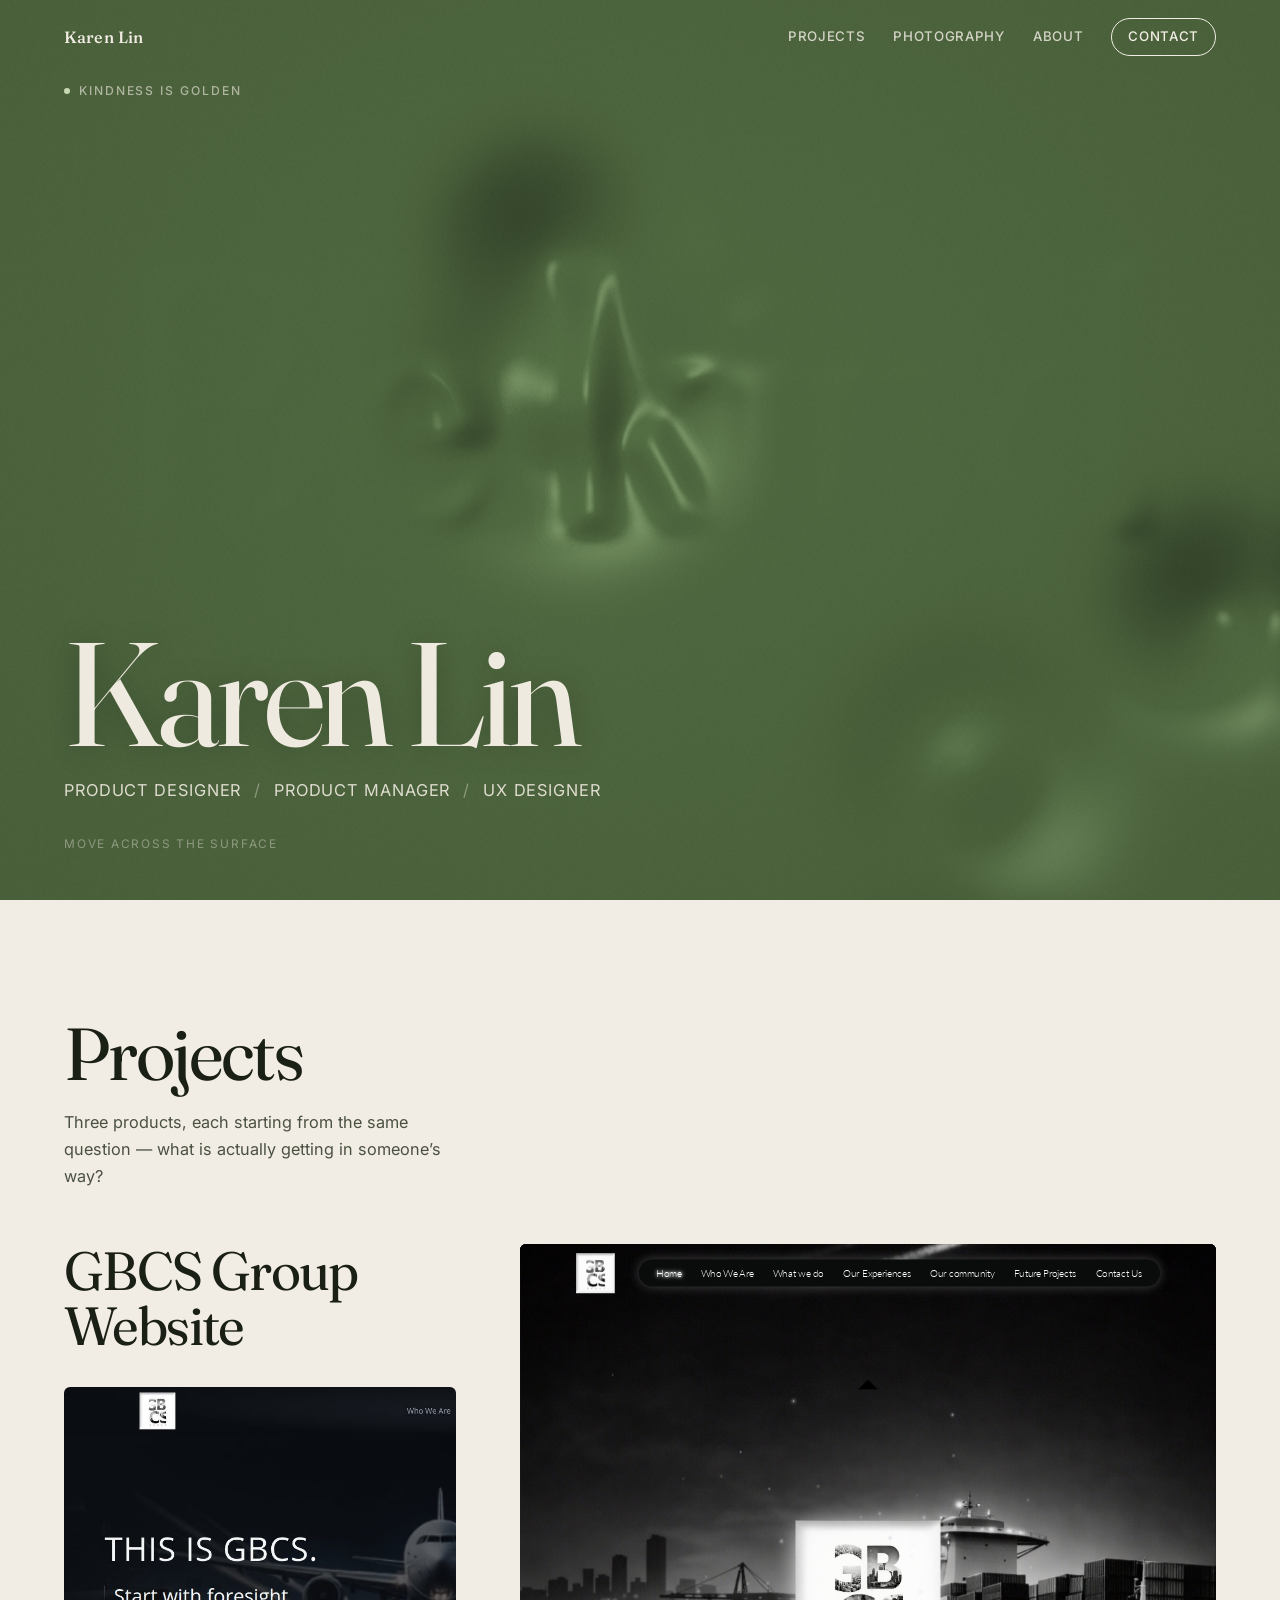
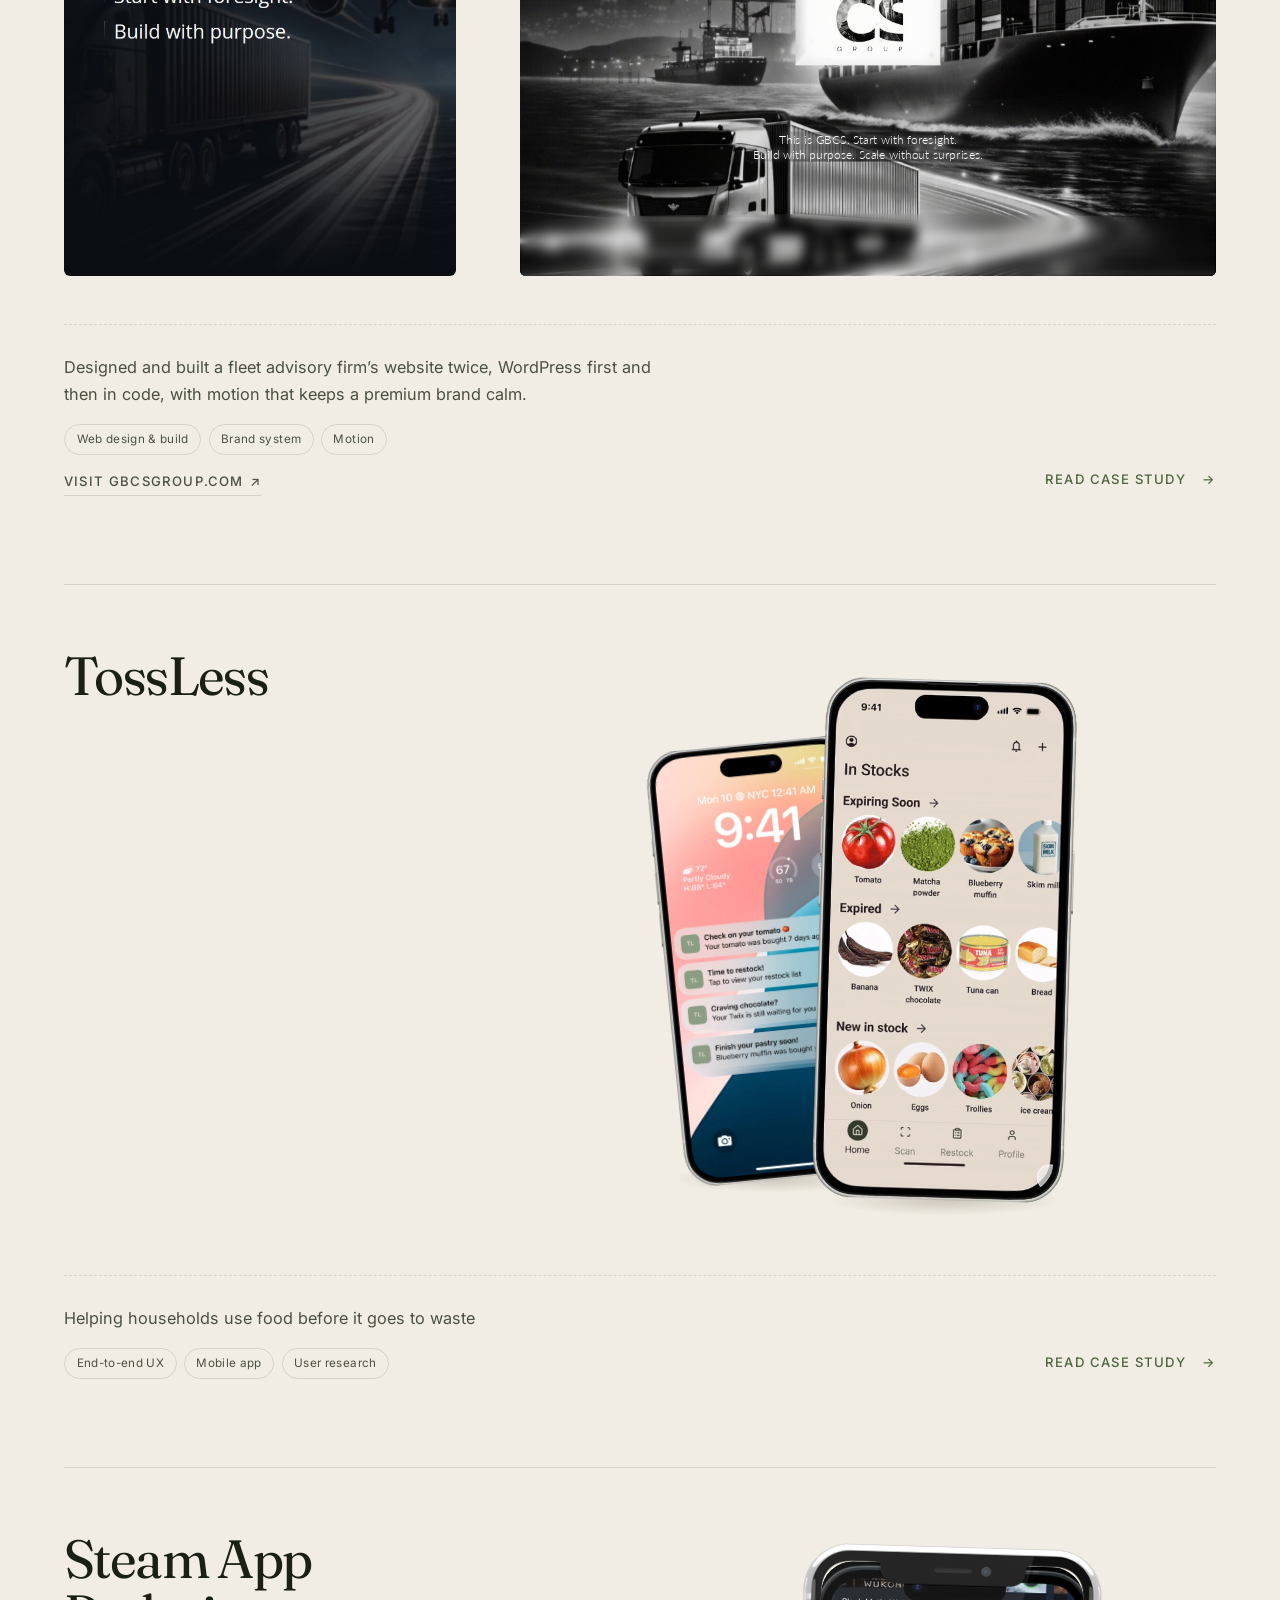
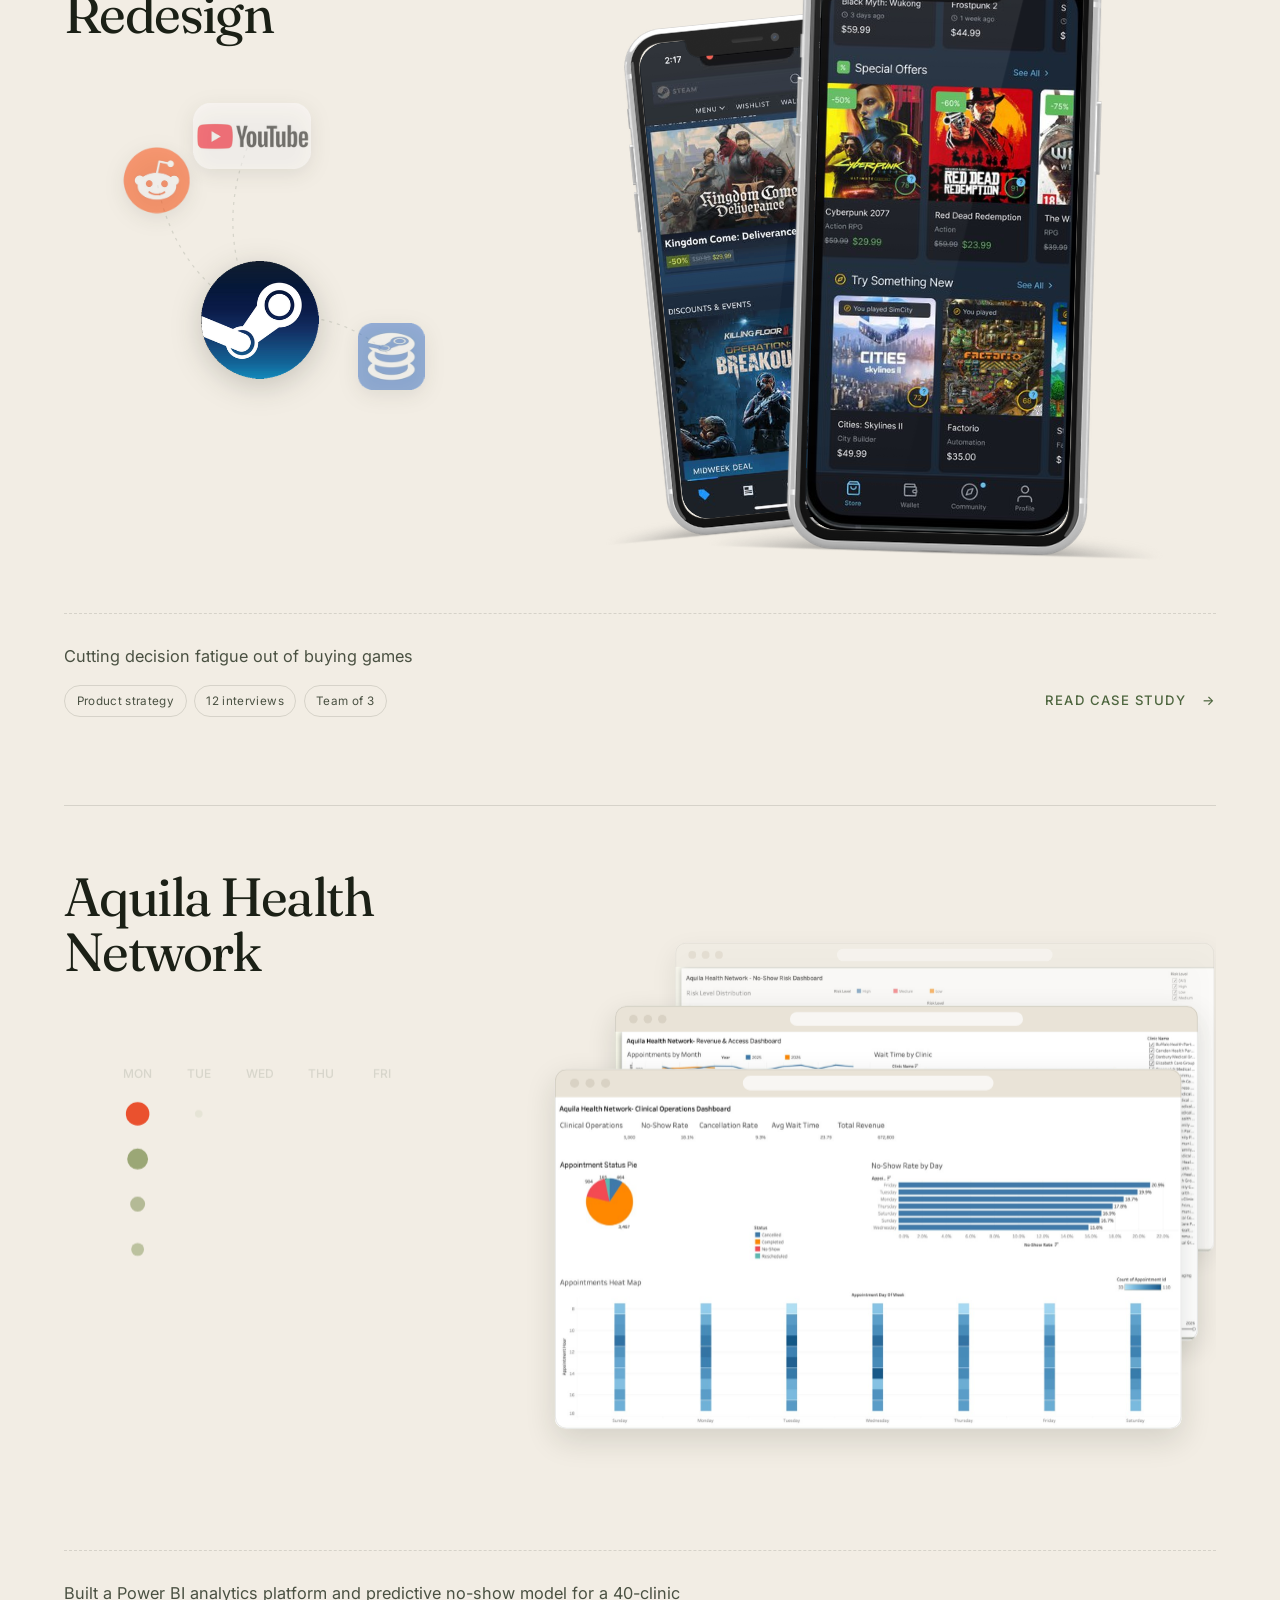
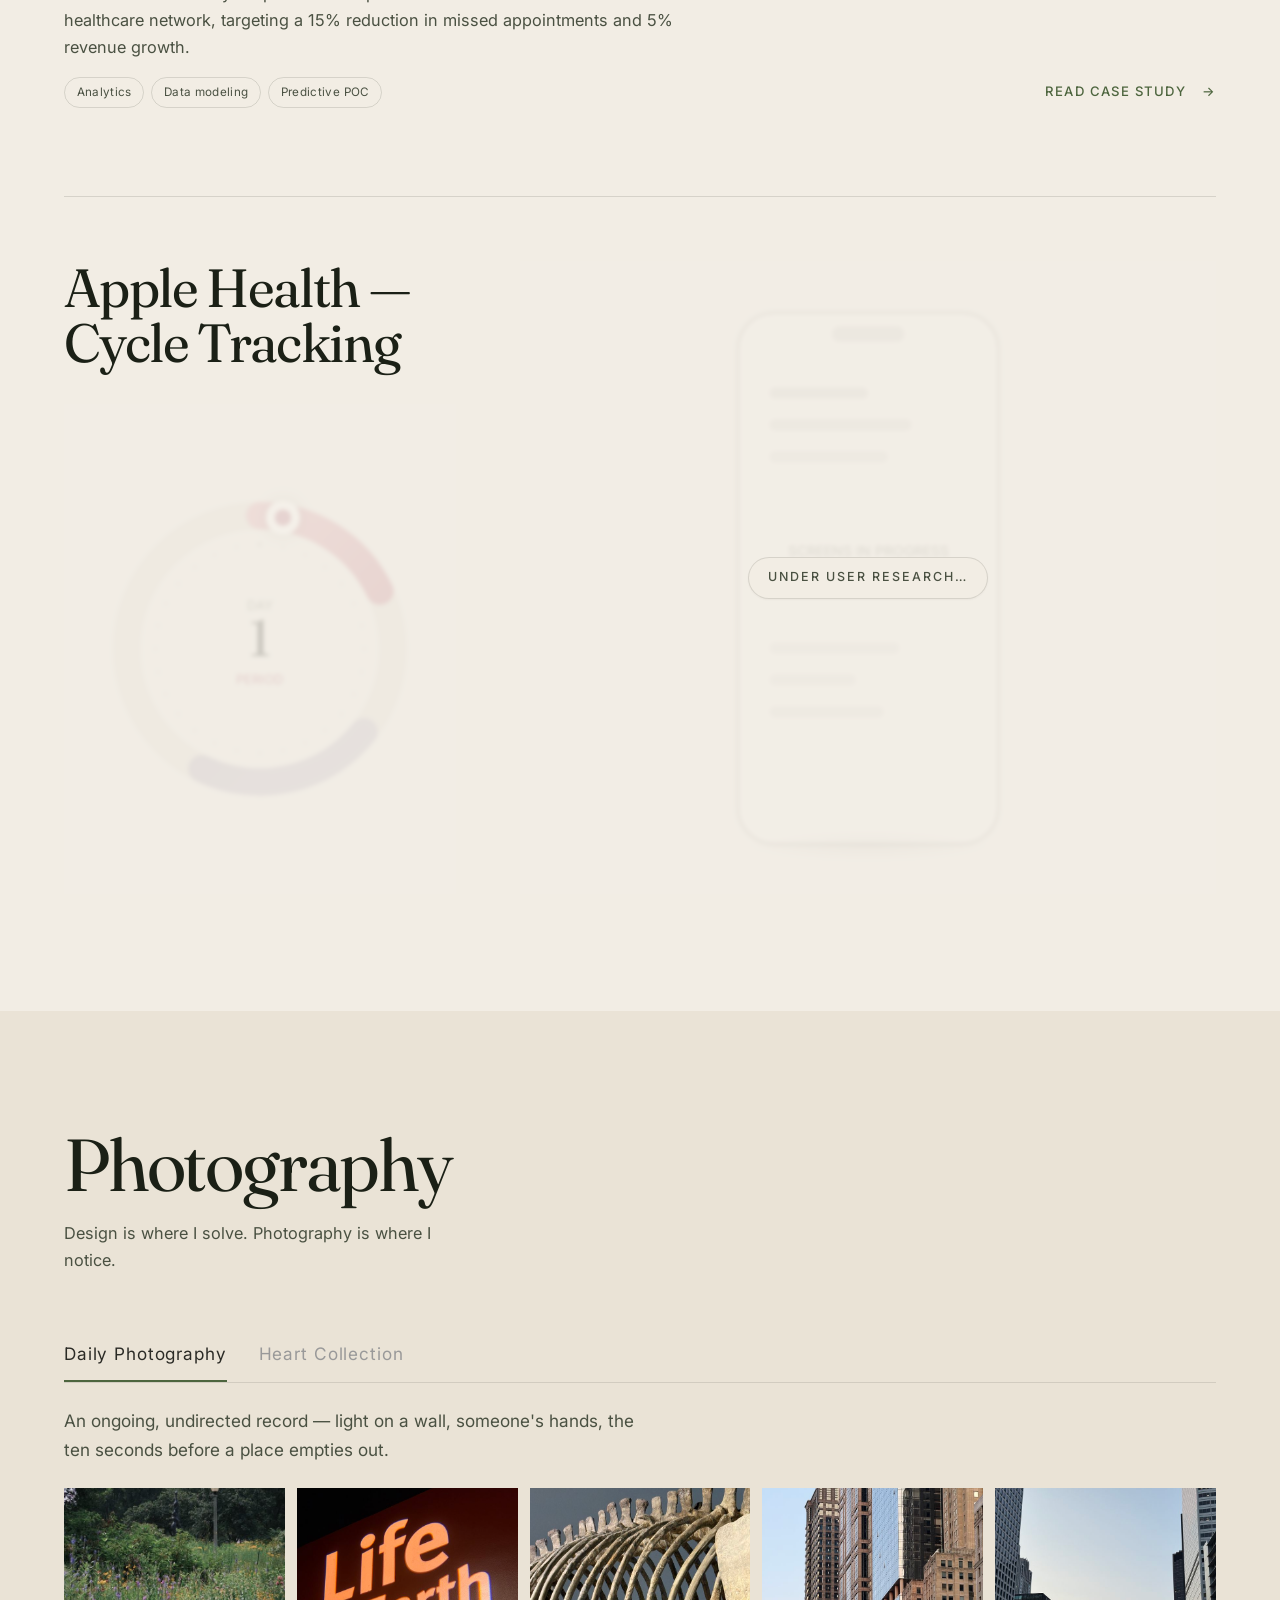
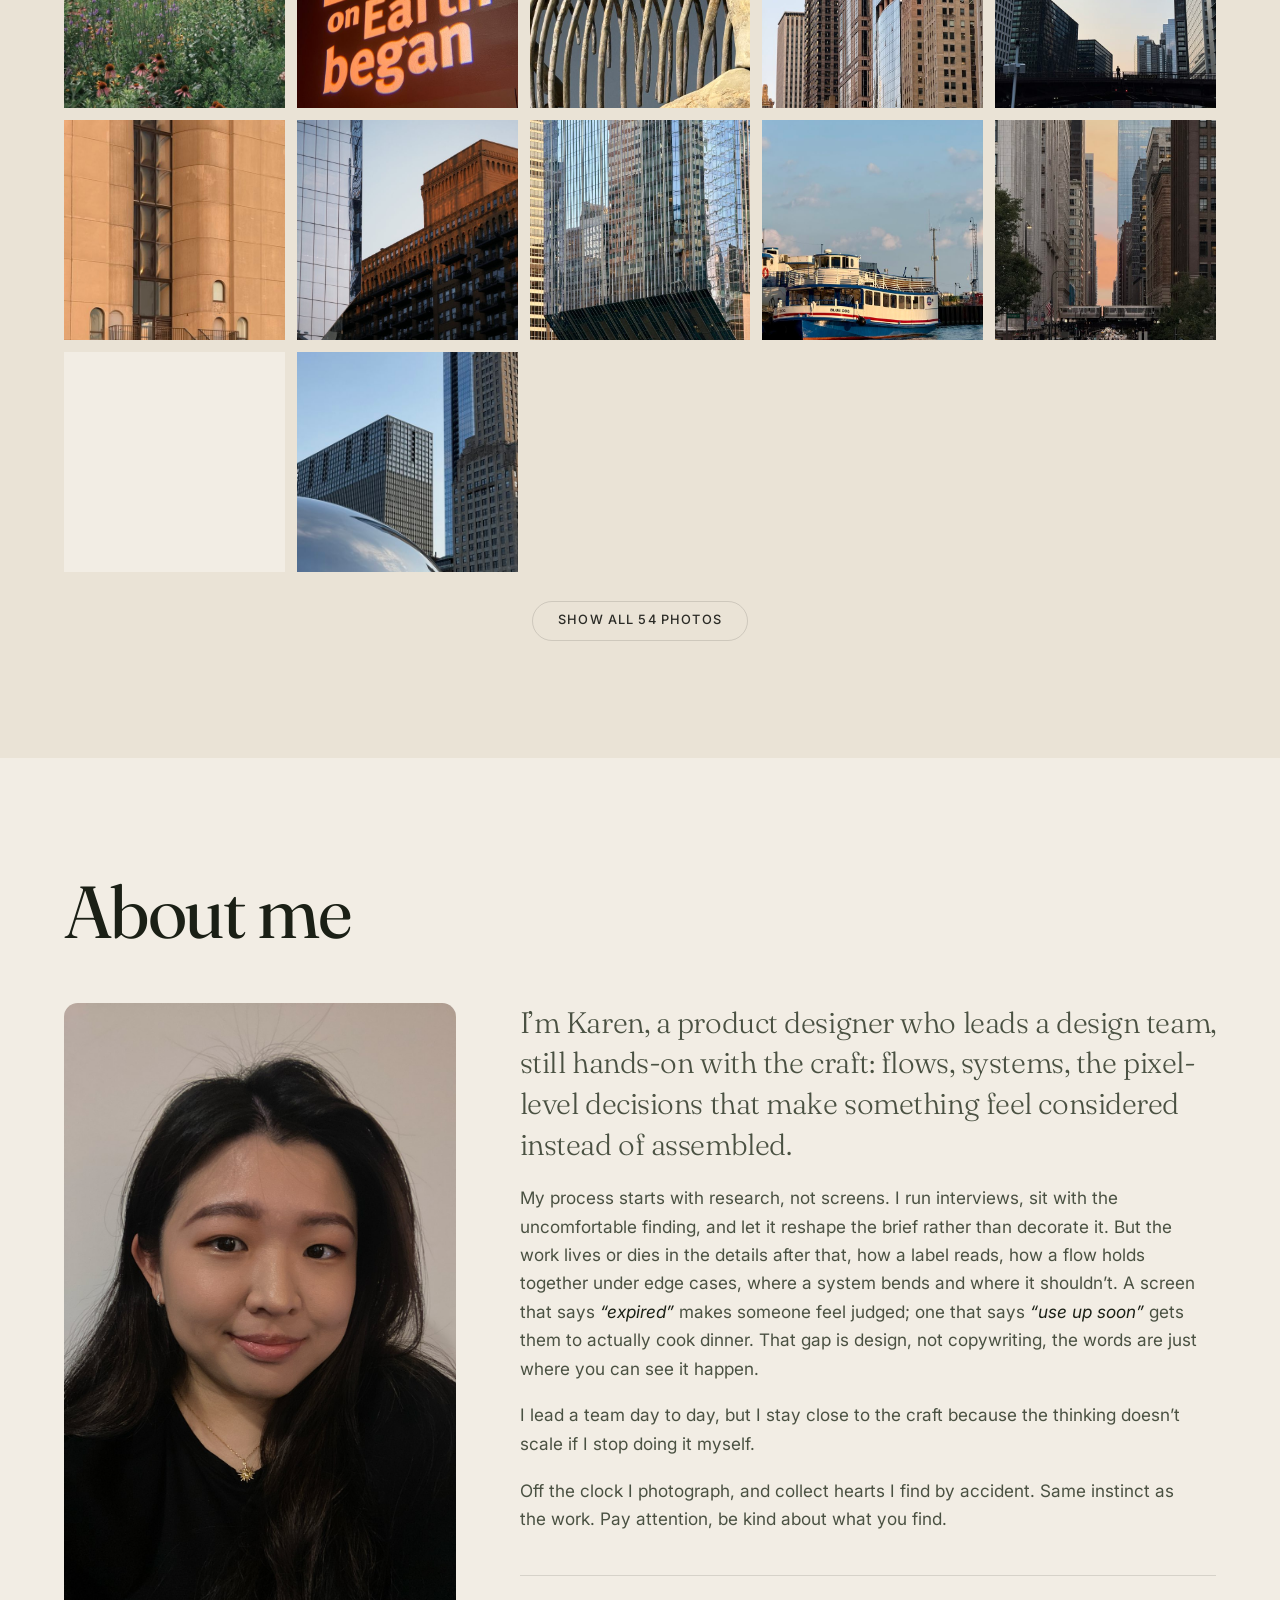
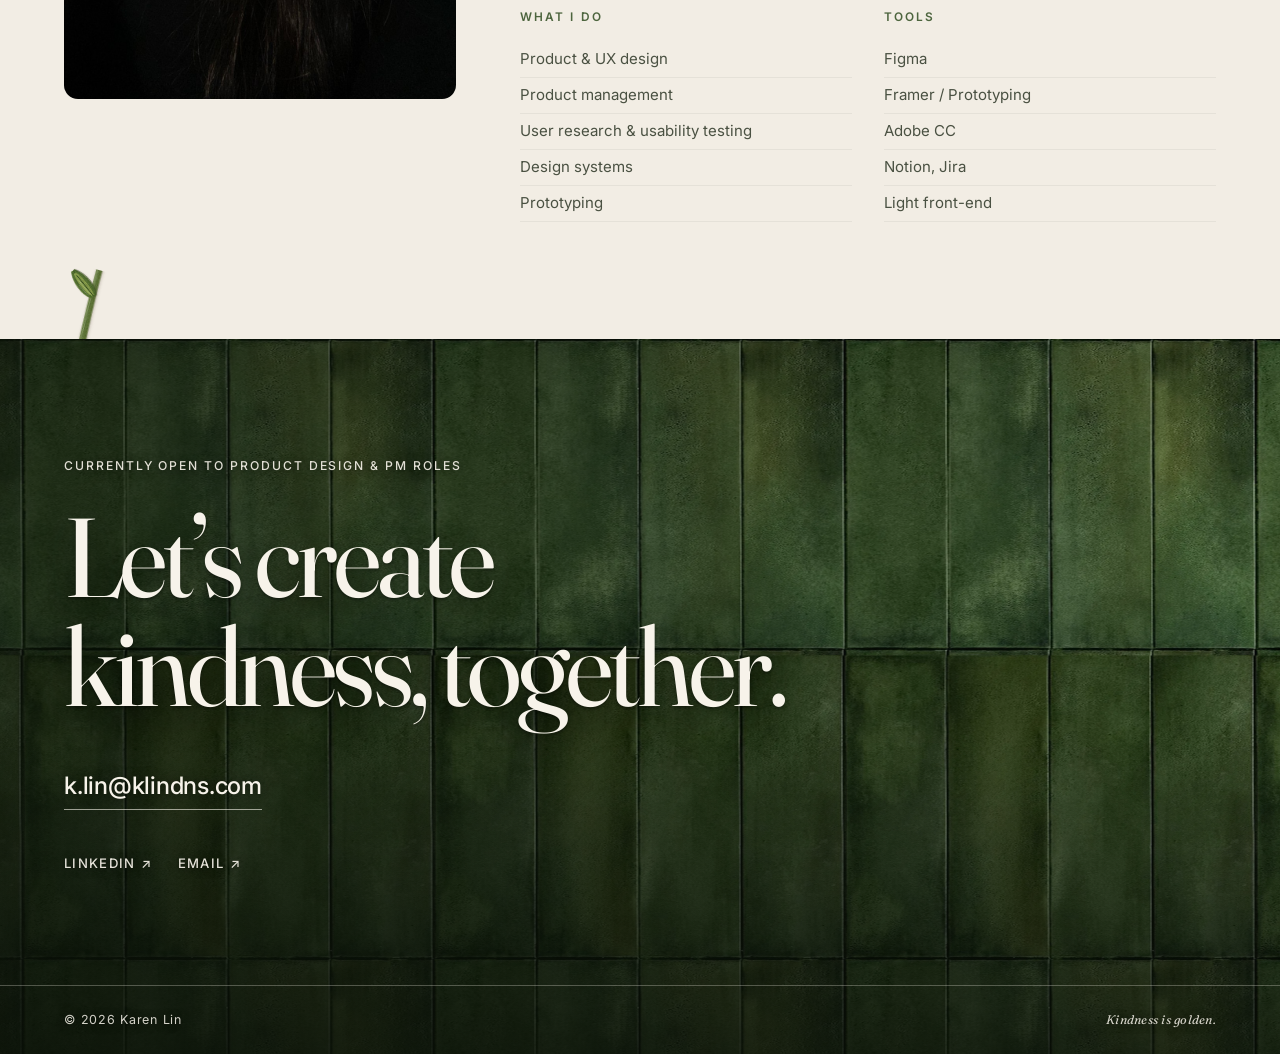
==== commit 71c55aa6: "Always use the static hero on touch/no-hover devices Rather than depending on whether a phone happen" ====
--- a/index.html
+++ b/index.html
@@ -287,7 +287,7 @@
   <button class="lightbox-nav lightbox-next" aria-label="Next photo">&rsaquo;</button>
 </div>
 
-<script src="assets/js/liquid.js?v=20261020"></script>
+<script src="assets/js/liquid.js?v=20261021"></script>
 <script src="assets/js/content.js?v=20261020"></script>
 <script src="assets/js/site.js?v=20261020"></script>
 <script src="assets/js/heart-decor.js?v=20261020"></script>
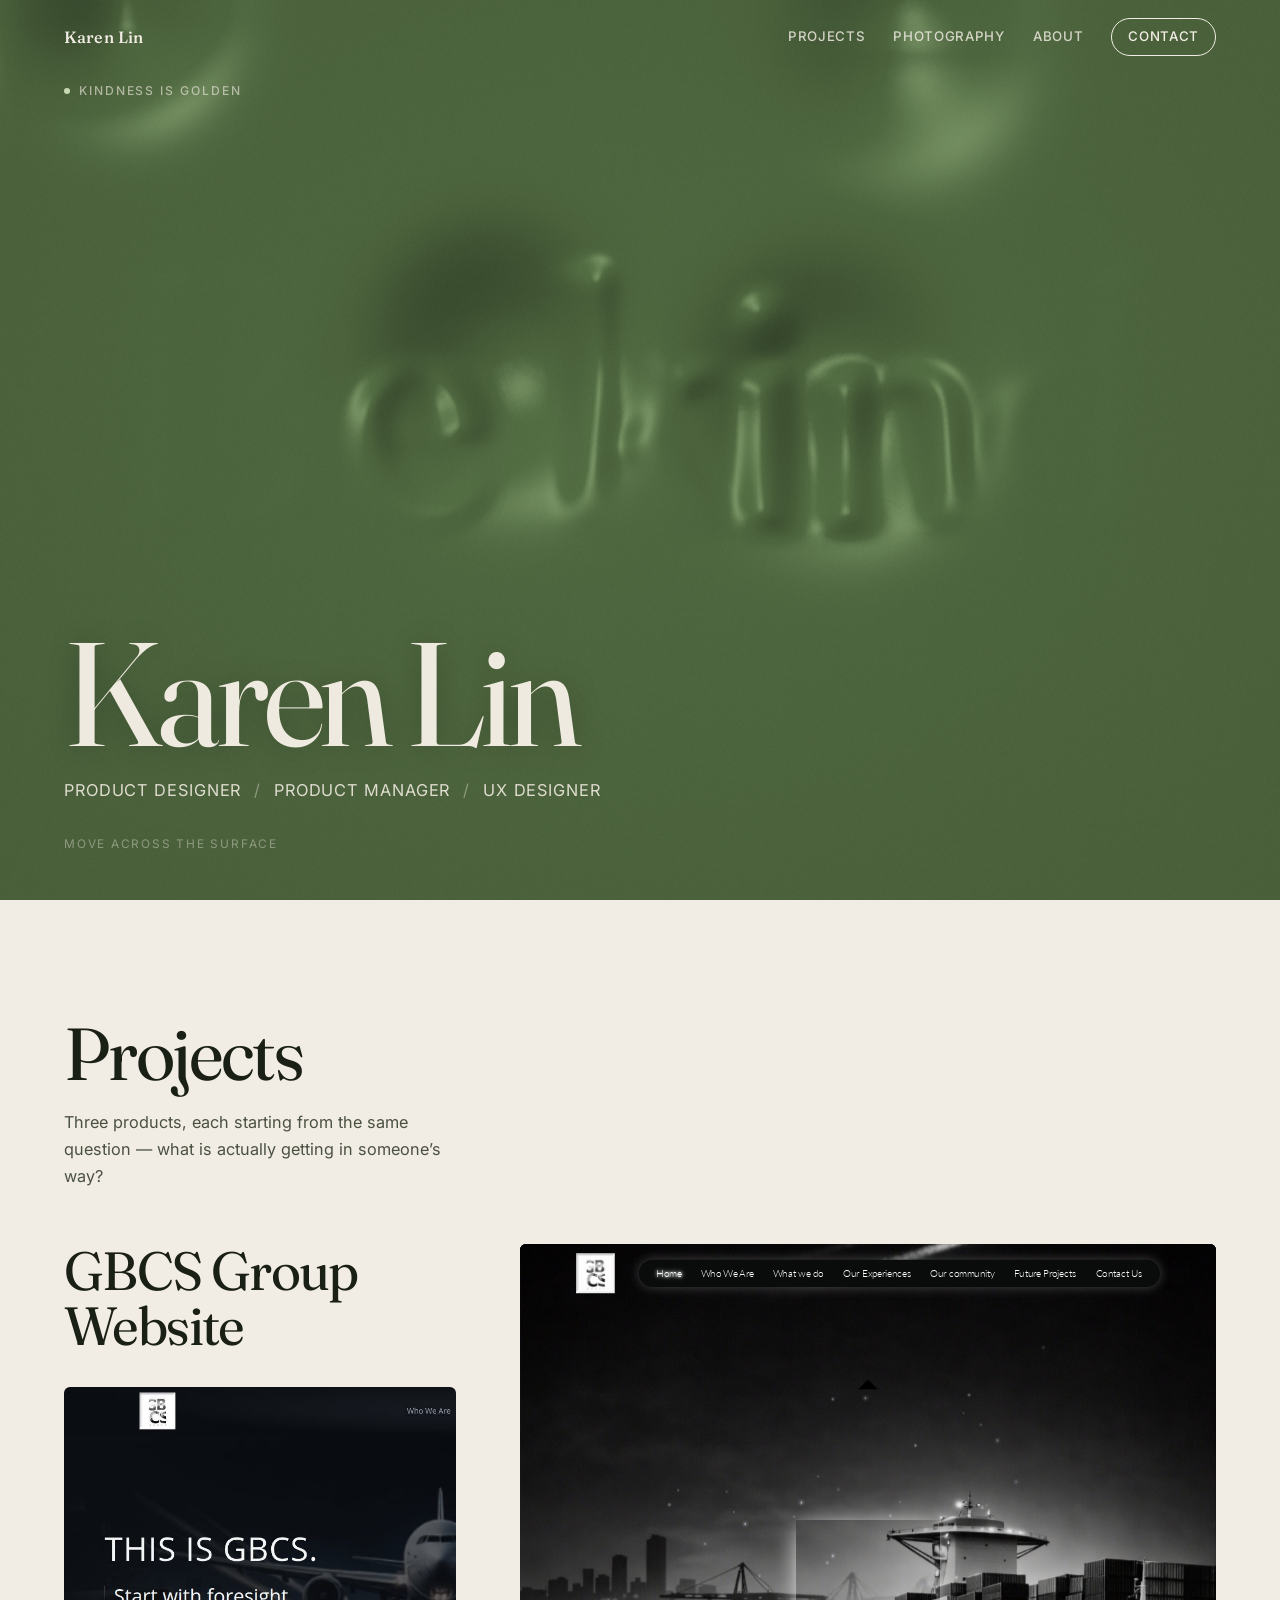
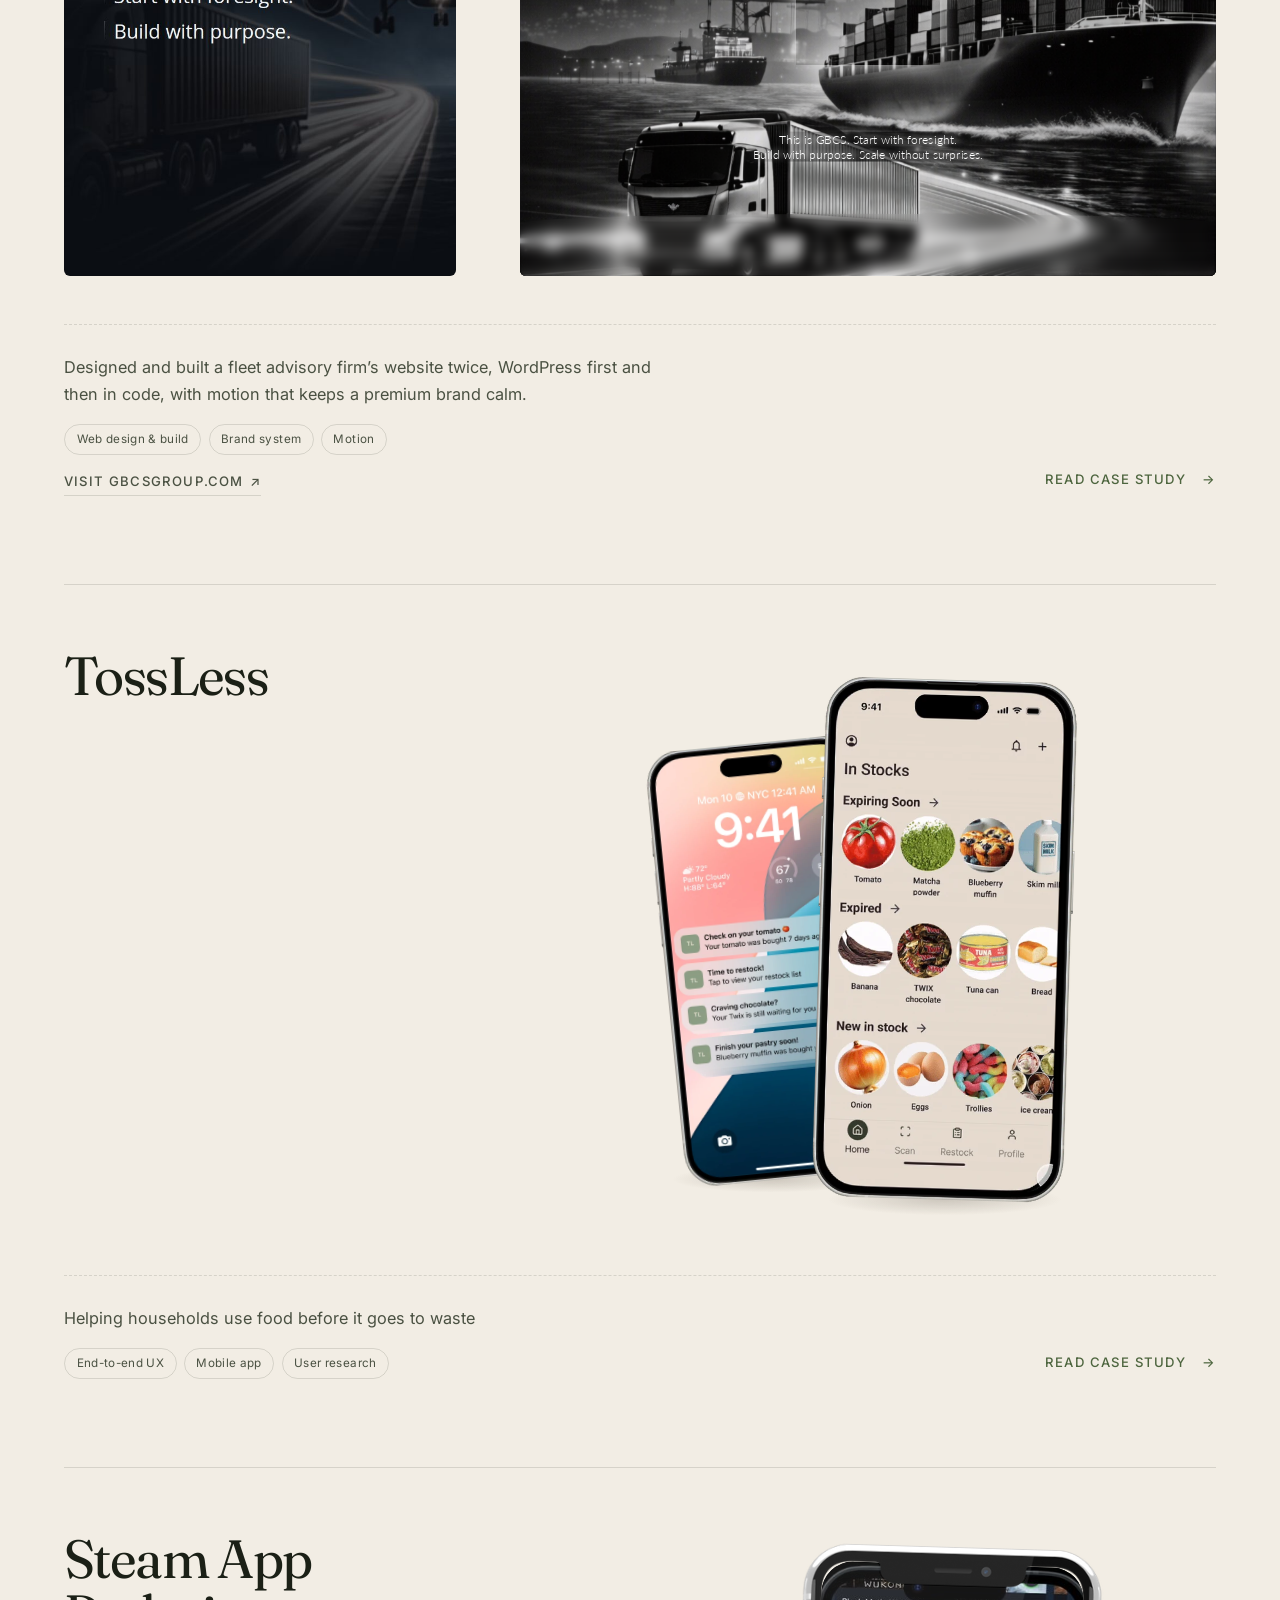
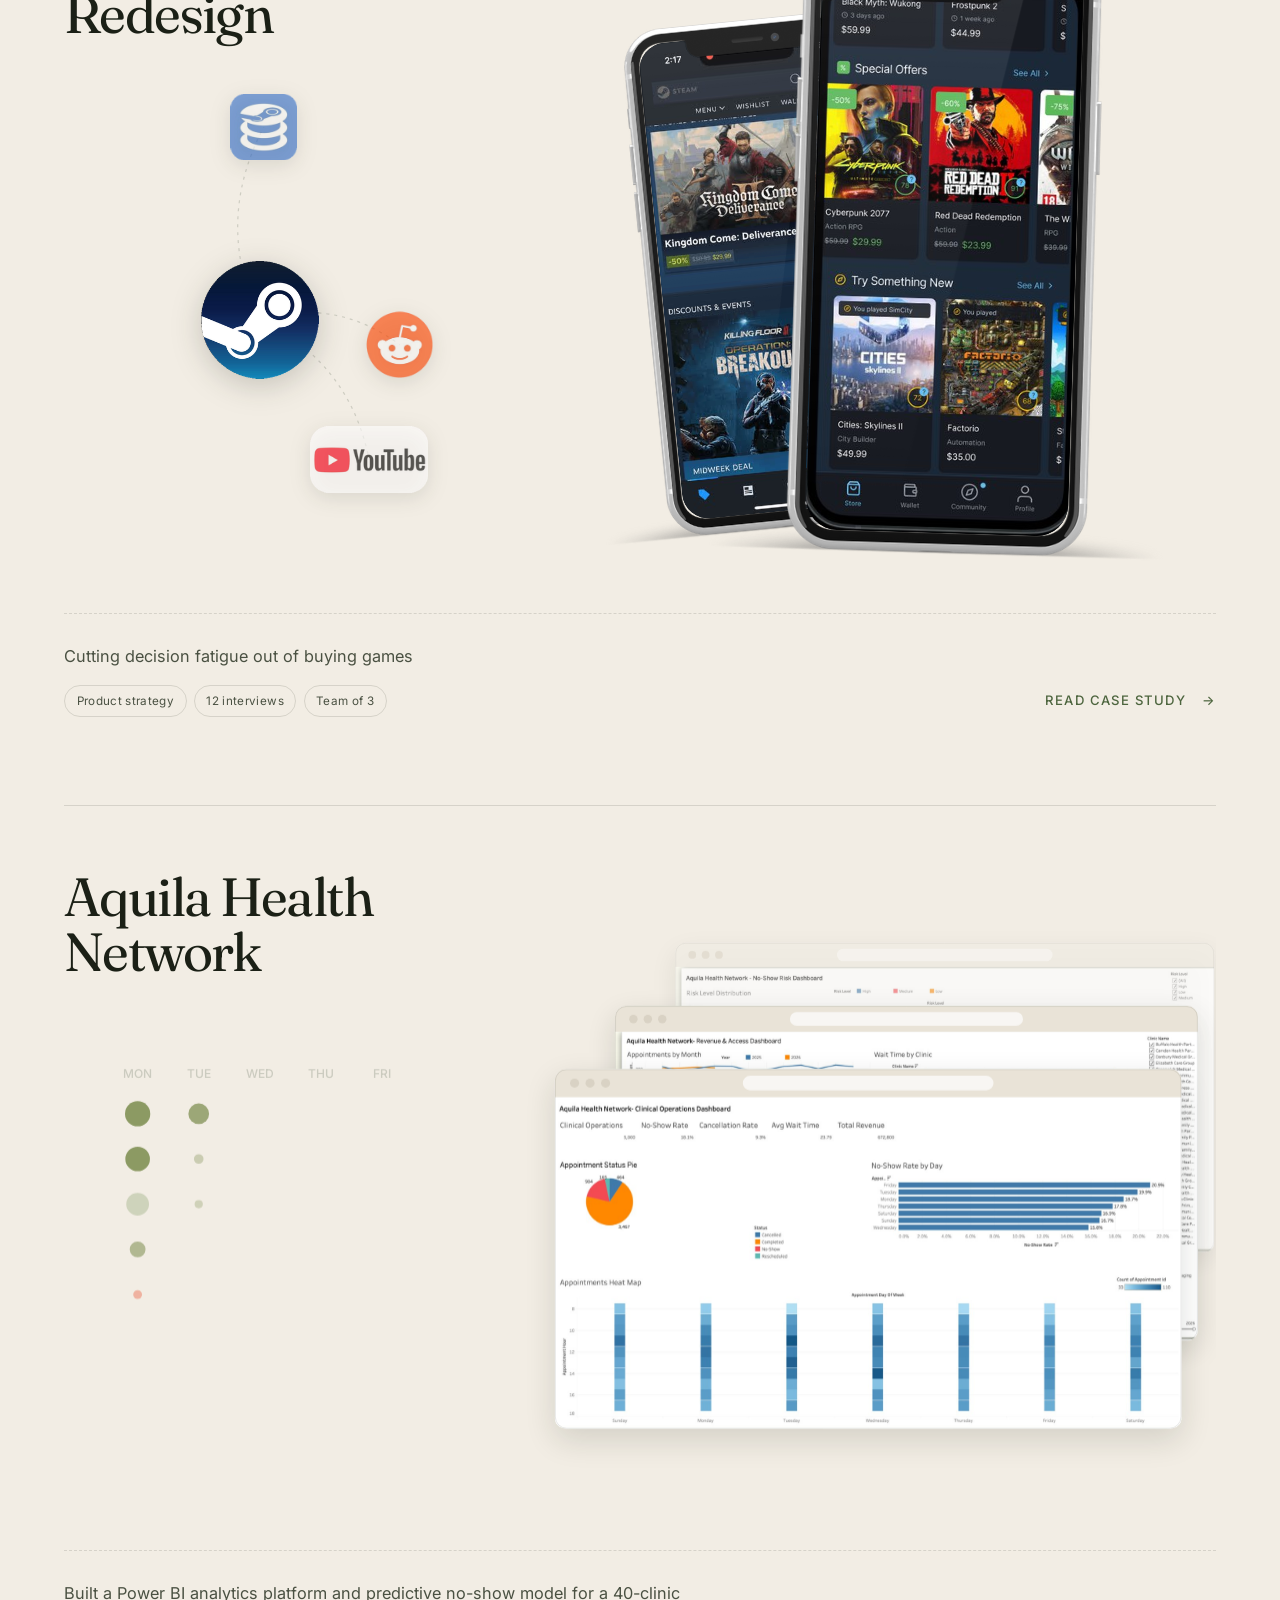
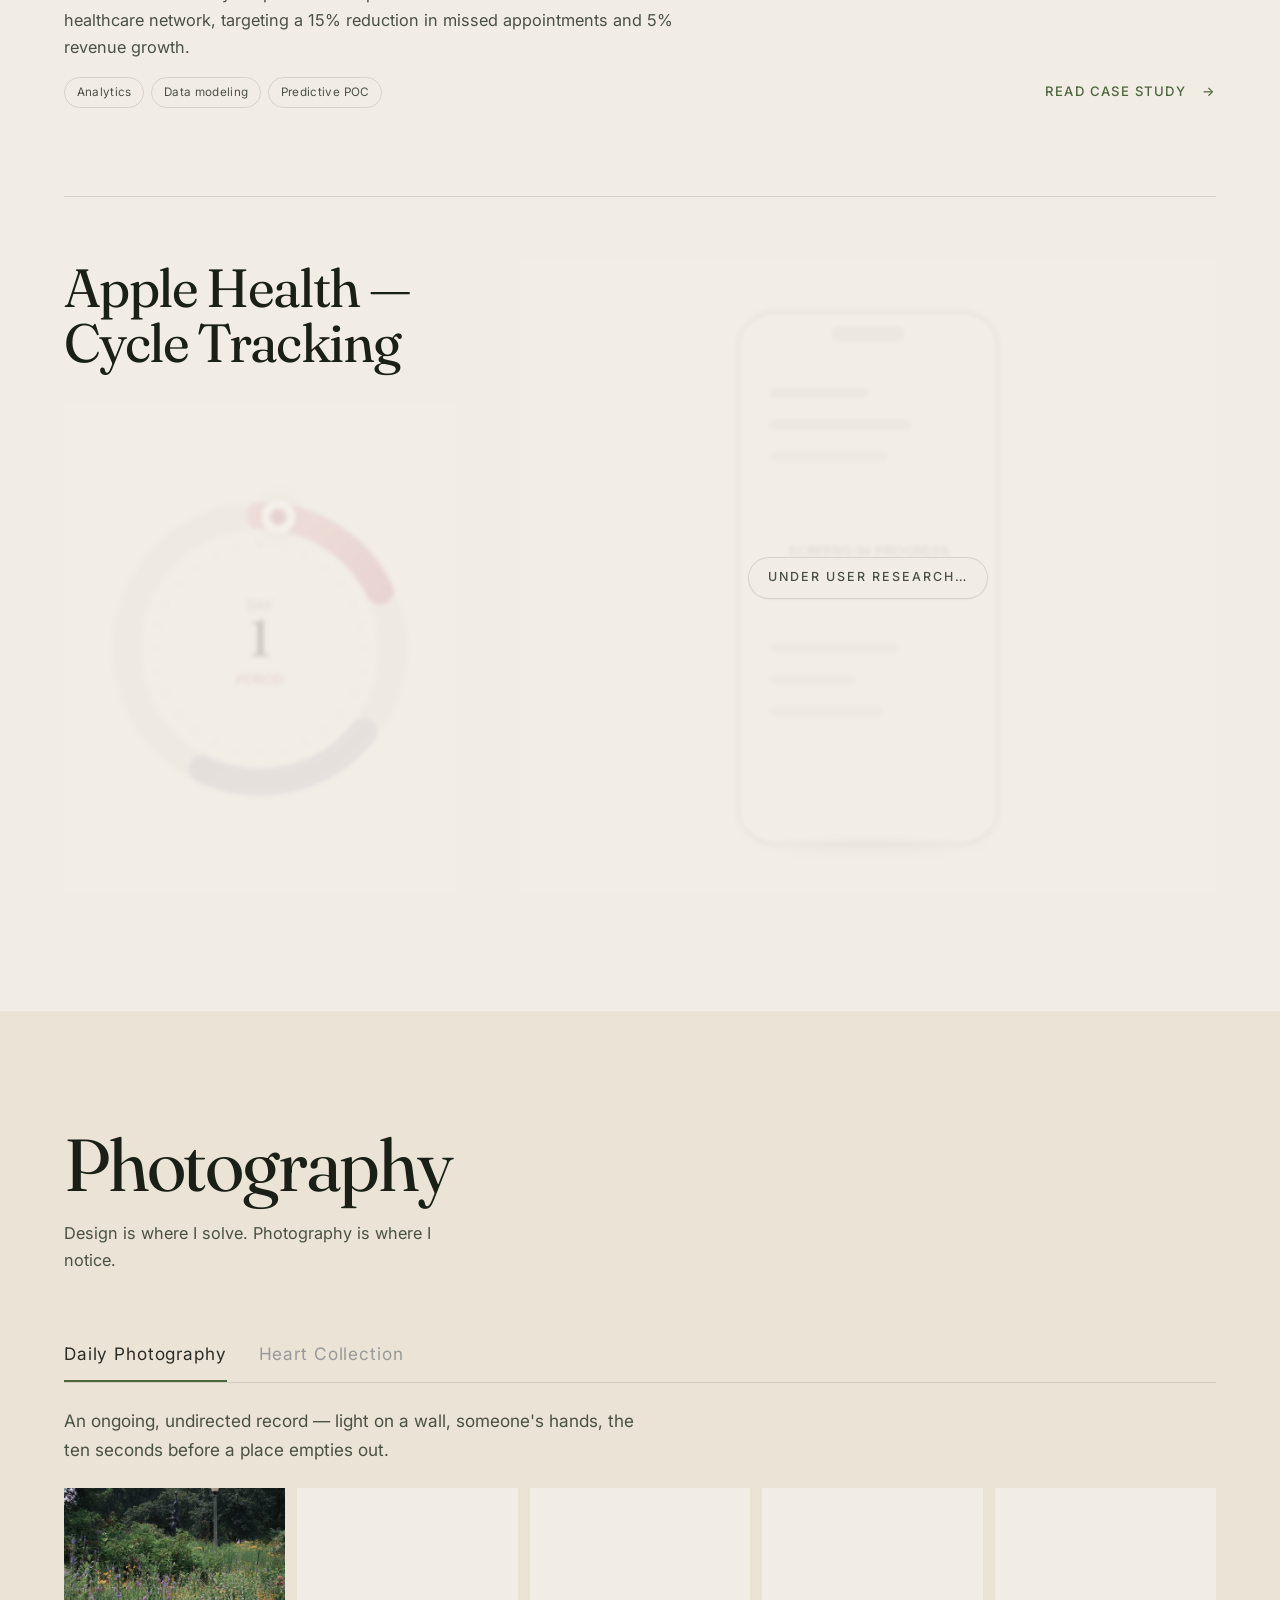
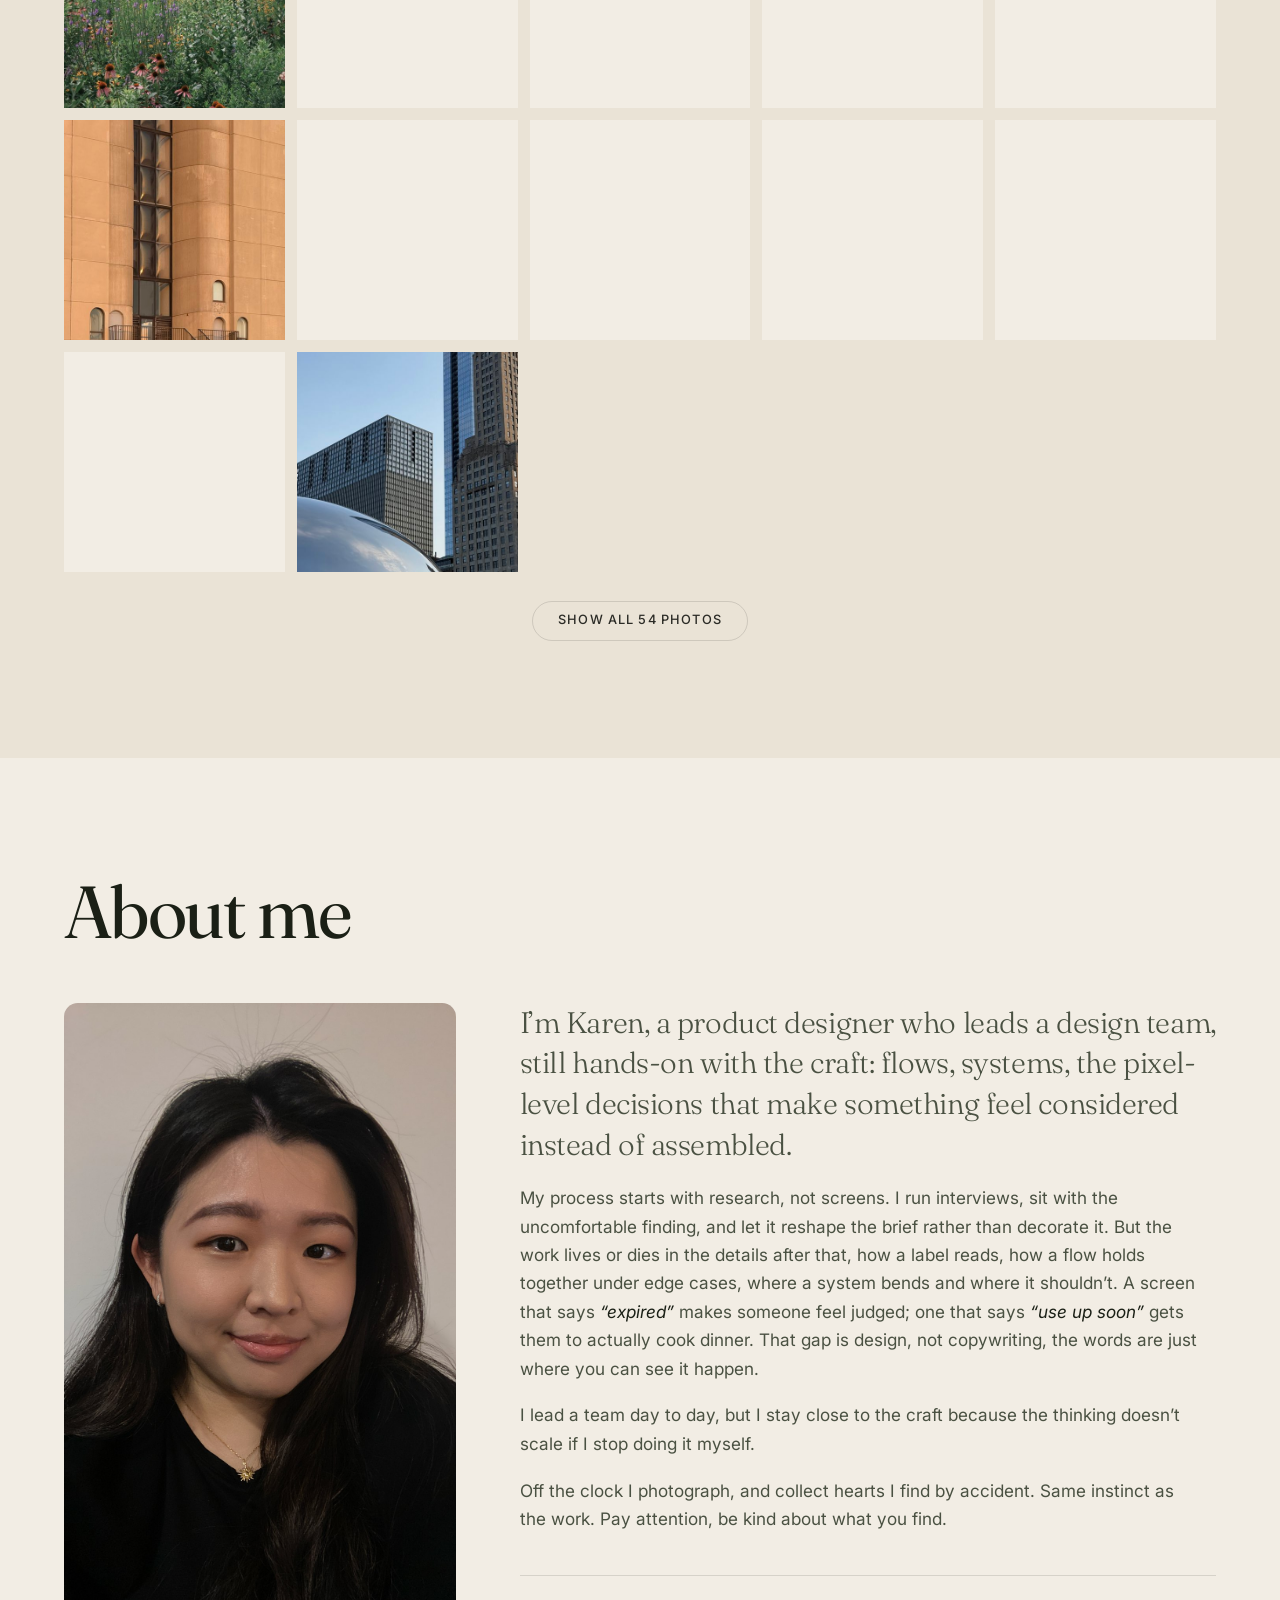
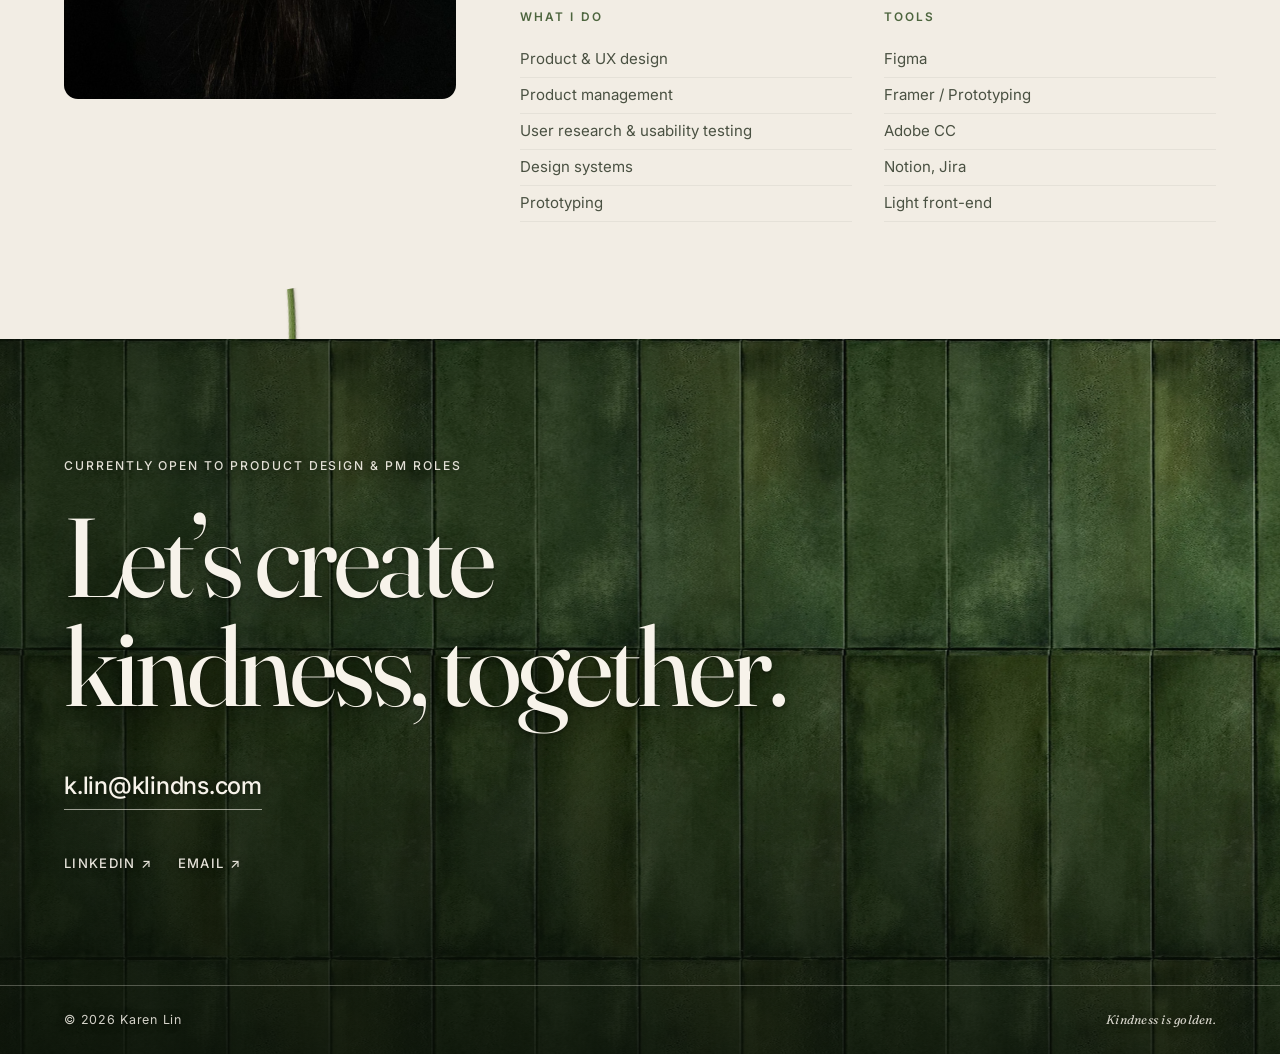
==== commit ed92e6ef: "Drop gradient-clip in the static hero fallback, use a solid sage fill background-clip:text stacked w" ====
--- a/index.html
+++ b/index.html
@@ -13,7 +13,7 @@
 <link rel="preconnect" href="https://fonts.googleapis.com">
 <link rel="preconnect" href="https://fonts.gstatic.com" crossorigin>
 <link href="https://fonts.googleapis.com/css2?family=Fraunces:ital,opsz,wght@0,9..144,300..700;1,9..144,300..600&family=Inter:wght@300;400;500;600&display=swap" rel="stylesheet">
-<link rel="stylesheet" href="assets/css/style.css?v=20261021">
+<link rel="stylesheet" href="assets/css/style.css?v=20261022">
 </head>
 <body>
 
--- a/assets/css/style.css
+++ b/assets/css/style.css
@@ -122,28 +122,26 @@
     linear-gradient(155deg, rgba(255,255,255,.07) 0%, transparent 30%, transparent 68%, rgba(0,0,0,.12) 100%),
     var(--green);
 }
-/* Static stand-in for the WebGL liquid emboss, used whenever WebGL2 (or one of
-   its float render-target extensions) isn't available -- e.g. Low Power Mode,
-   memory pressure, or an older GPU. Built to look like a deliberate engraved
-   plate on its own, not a broken version of the animated one: a soft
-   highlight/shadow pair reads the relief, and a diagonal gradient clipped to
-   the glyphs gives it the same quiet sheen instead of flat dead type. */
+/* Static stand-in for the WebGL liquid emboss -- shown on every touch/
+   no-hover device (see liquid.js), and as a last-resort fallback if WebGL2
+   itself is unavailable anywhere else. Built to look like a deliberate
+   engraved plate on its own, not a broken version of the animated one. */
 .hero.is-fallback .hero__fallback-type{
   position:absolute; inset:0; display:grid; place-items:center;
   padding-inline:var(--pad);
   font-family:var(--f-display); font-weight:500;
   font-size:clamp(3.6rem,16vw,13rem); letter-spacing:-.025em; line-height:.92;
   text-align:center;
-  color:rgba(239,234,223,.05);
-  background-image:linear-gradient(160deg,
-    rgba(255,255,255,.30) 0%, rgba(239,234,223,.09) 42%,
-    rgba(0,0,0,.11) 64%, rgba(255,255,255,.15) 100%);
-  -webkit-background-clip:text; background-clip:text;
-  -webkit-text-fill-color:transparent;
+  /* A solid fill + layered shadow, not a gradient clipped to the glyphs --
+     background-clip:text stacked with text-shadow renders inconsistently
+     across Safari/Chrome/OS (reads muddy and flat on iOS in particular), so
+     this leans on the same sage accent already used for the hero dot
+     (#C8D9B2) instead of something that can misrender. */
+  color:rgba(200,217,178,.42);
   text-shadow:
-    0 1.5px 0 rgba(255,255,255,.16),
-    0 -1.5px 1.5px rgba(0,0,0,.32),
-    0 16px 36px rgba(0,0,0,.24);
+    0 1.5px 0 rgba(255,255,255,.22),
+    0 -2px 2px rgba(0,0,0,.38),
+    0 18px 38px rgba(0,0,0,.28);
   -webkit-text-stroke:0;
   user-select:none; pointer-events:none;
 }
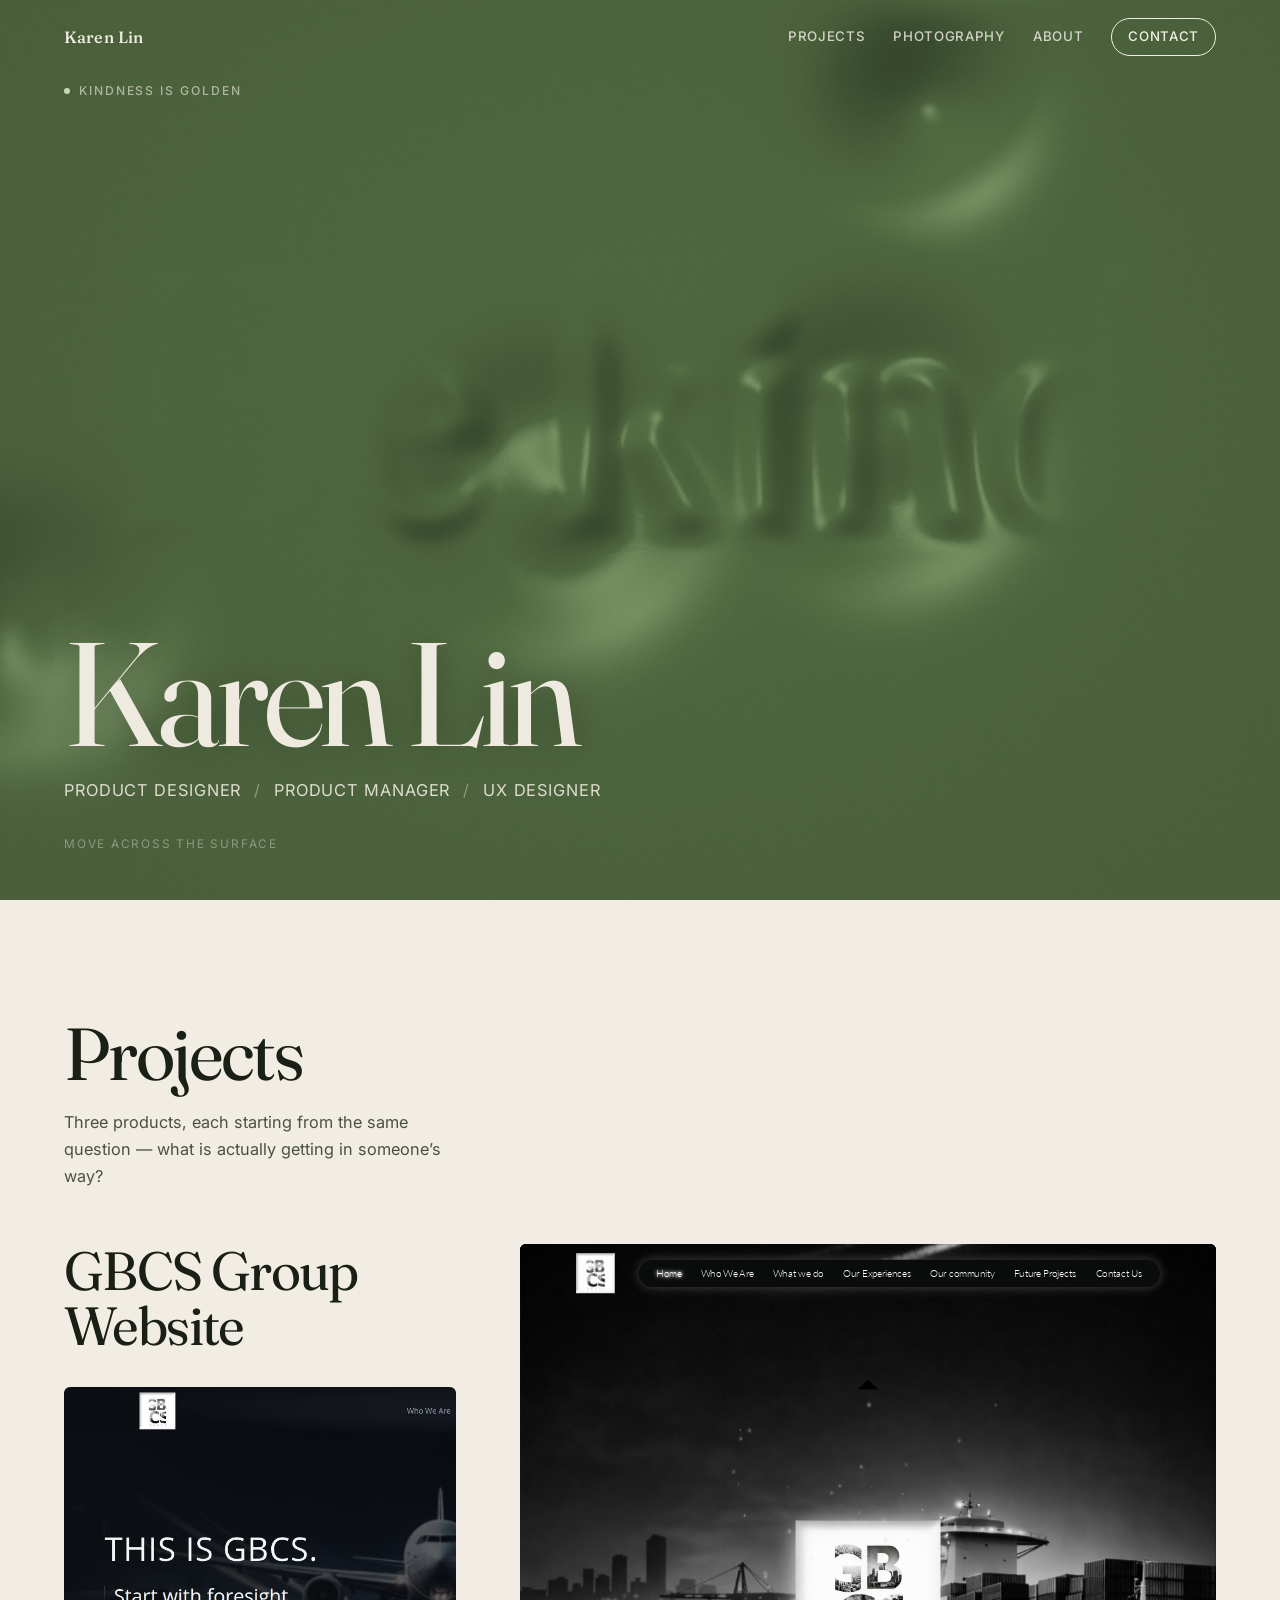
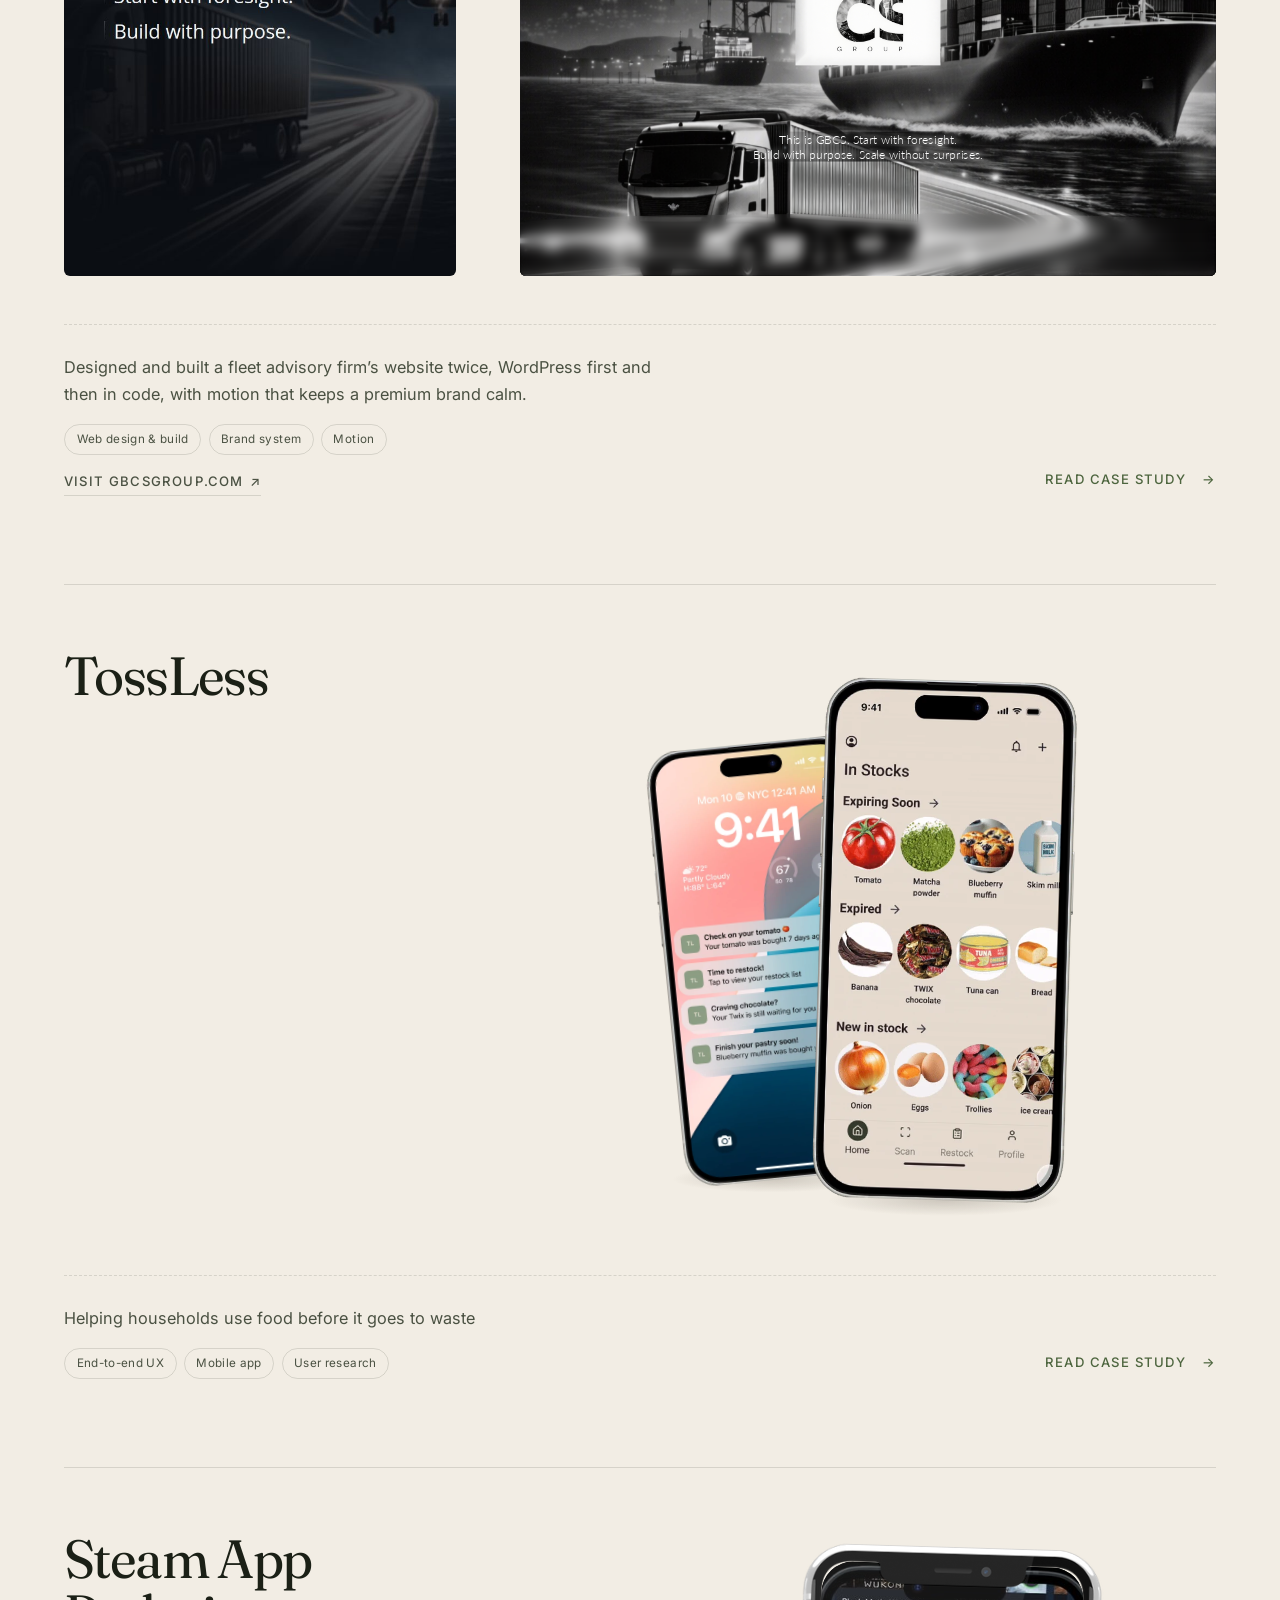
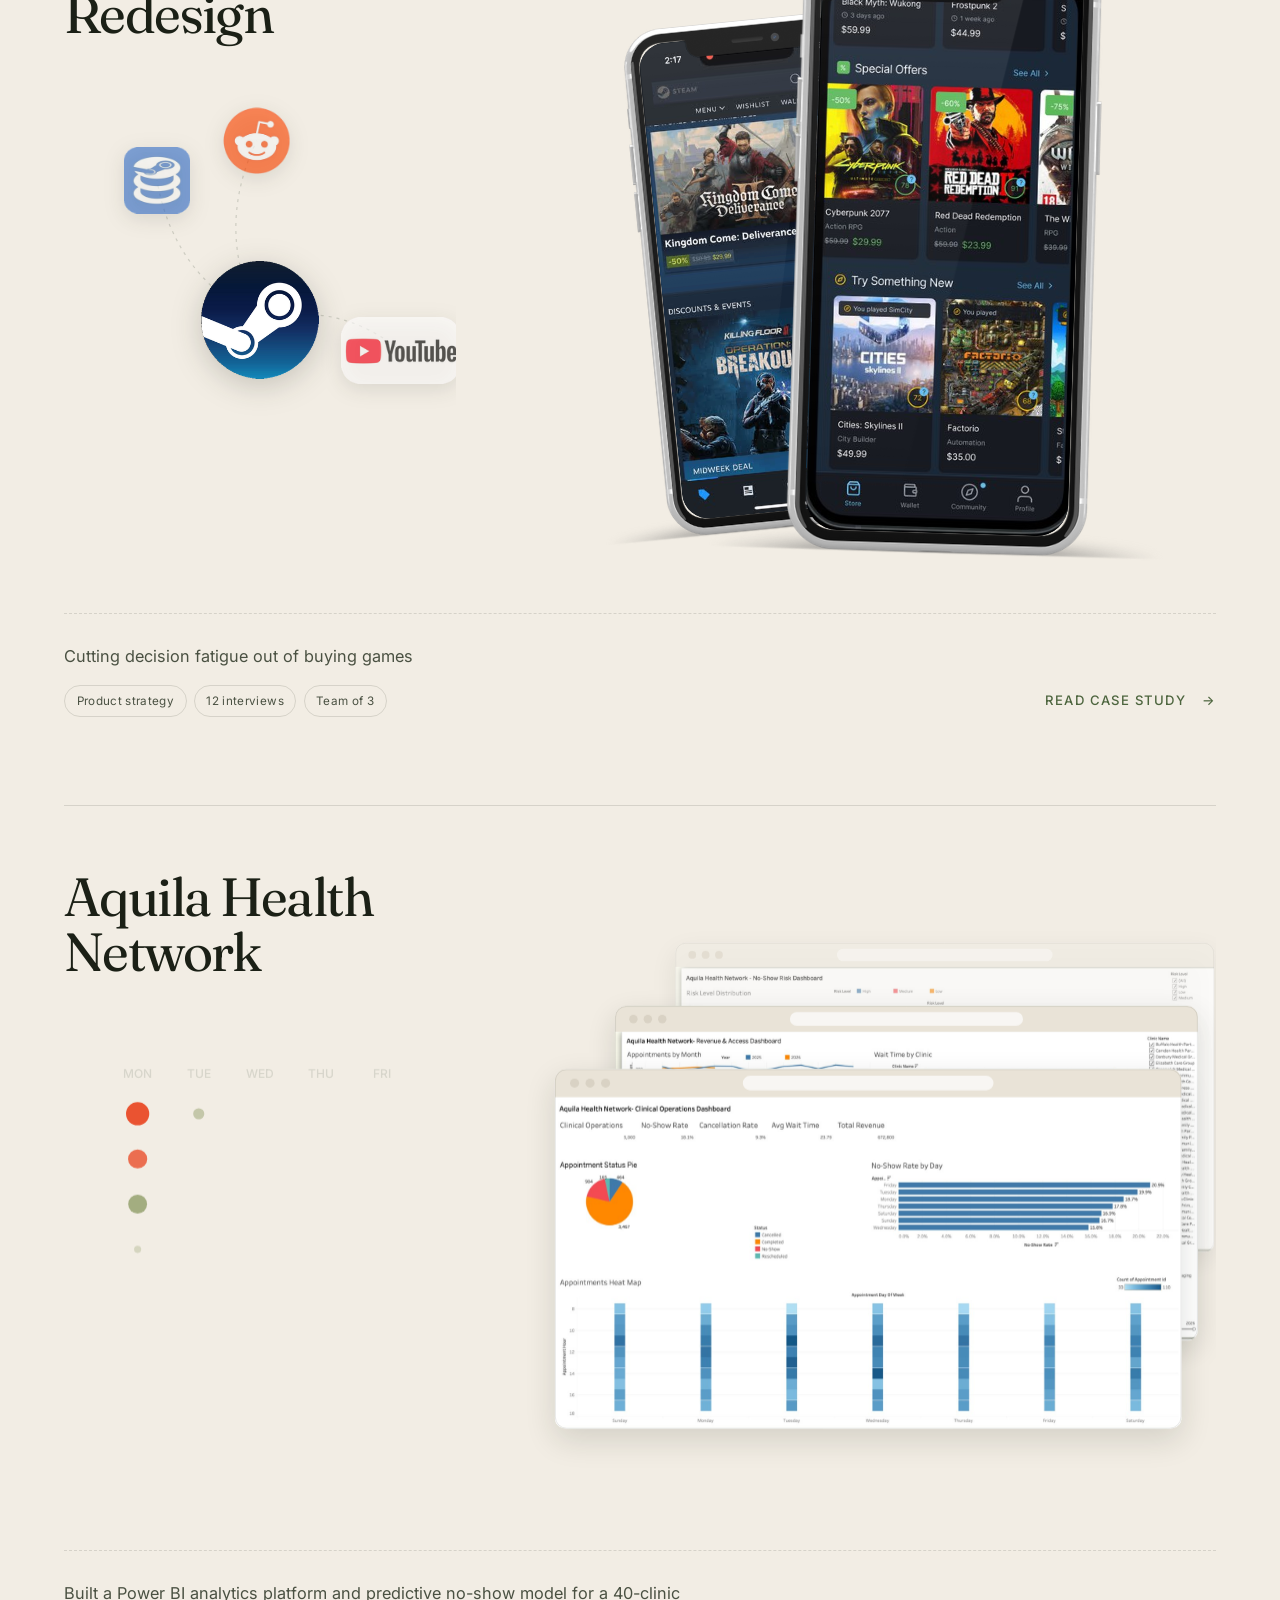
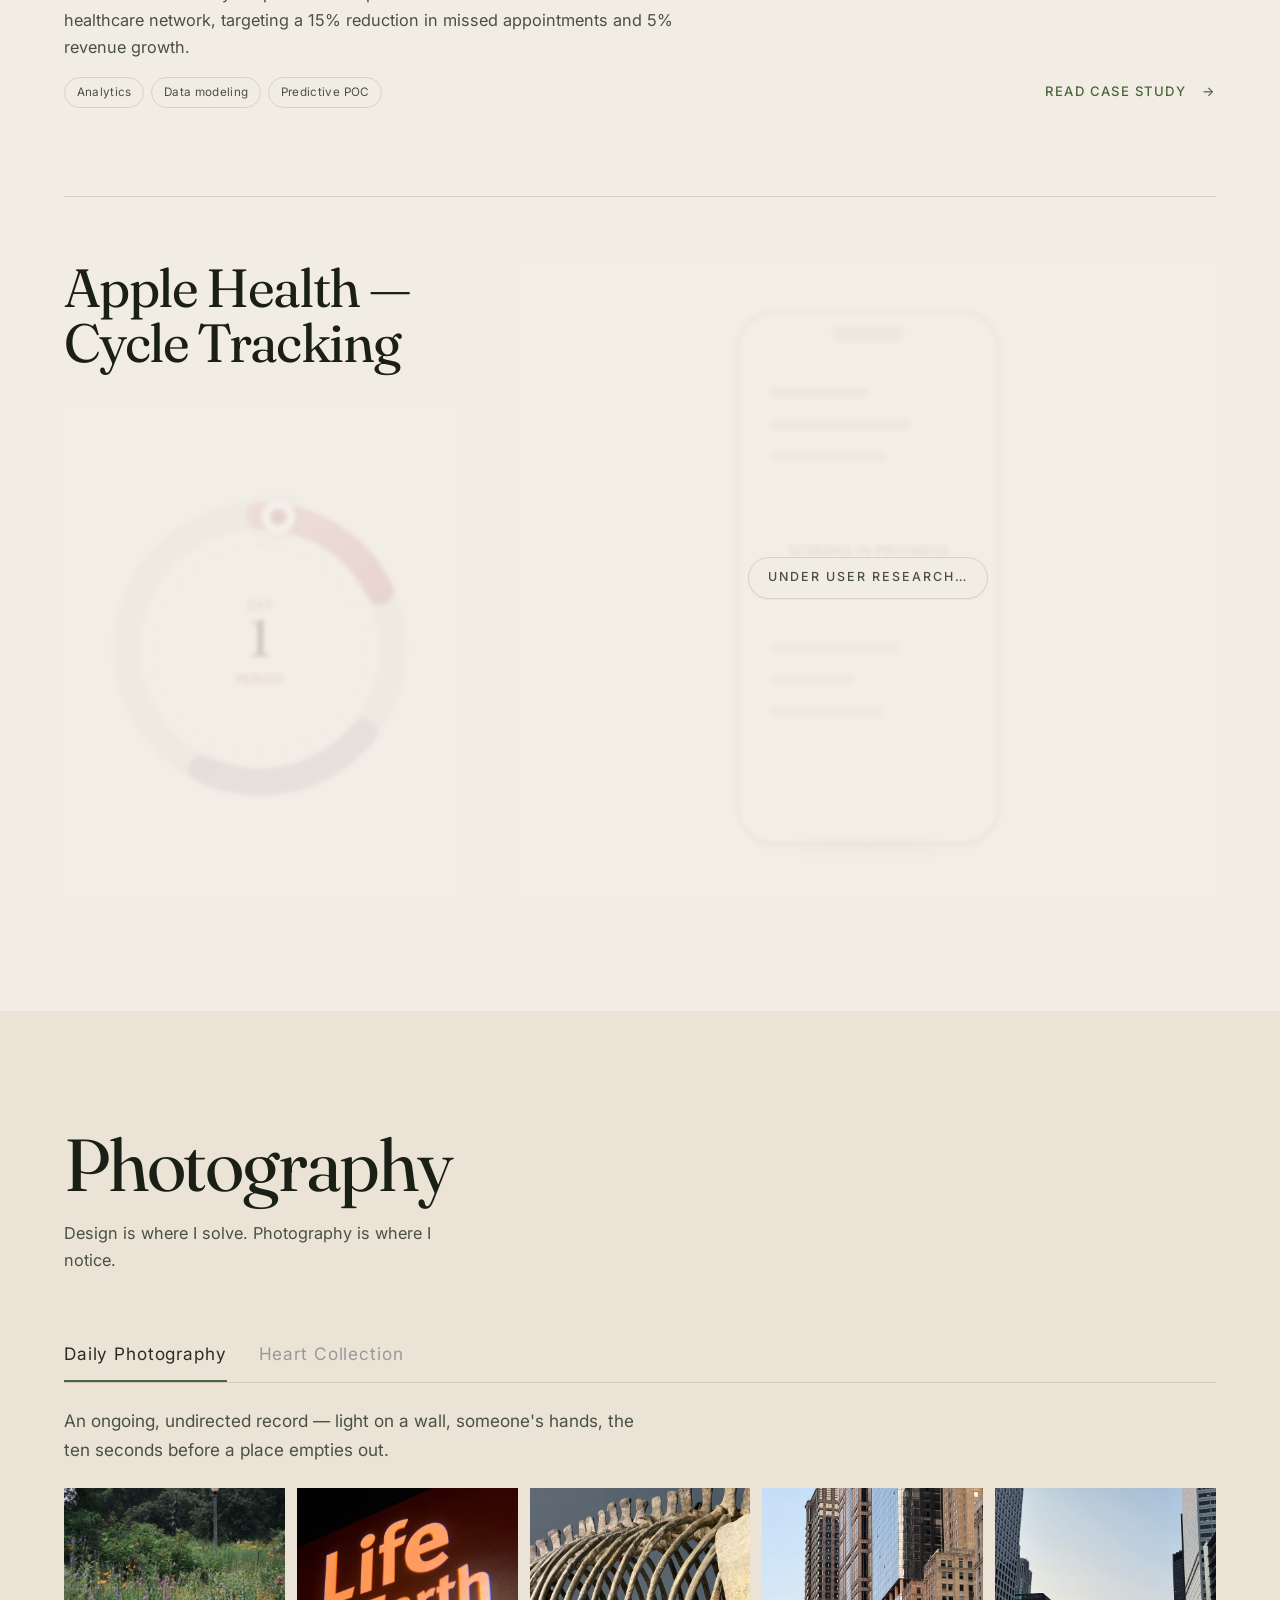
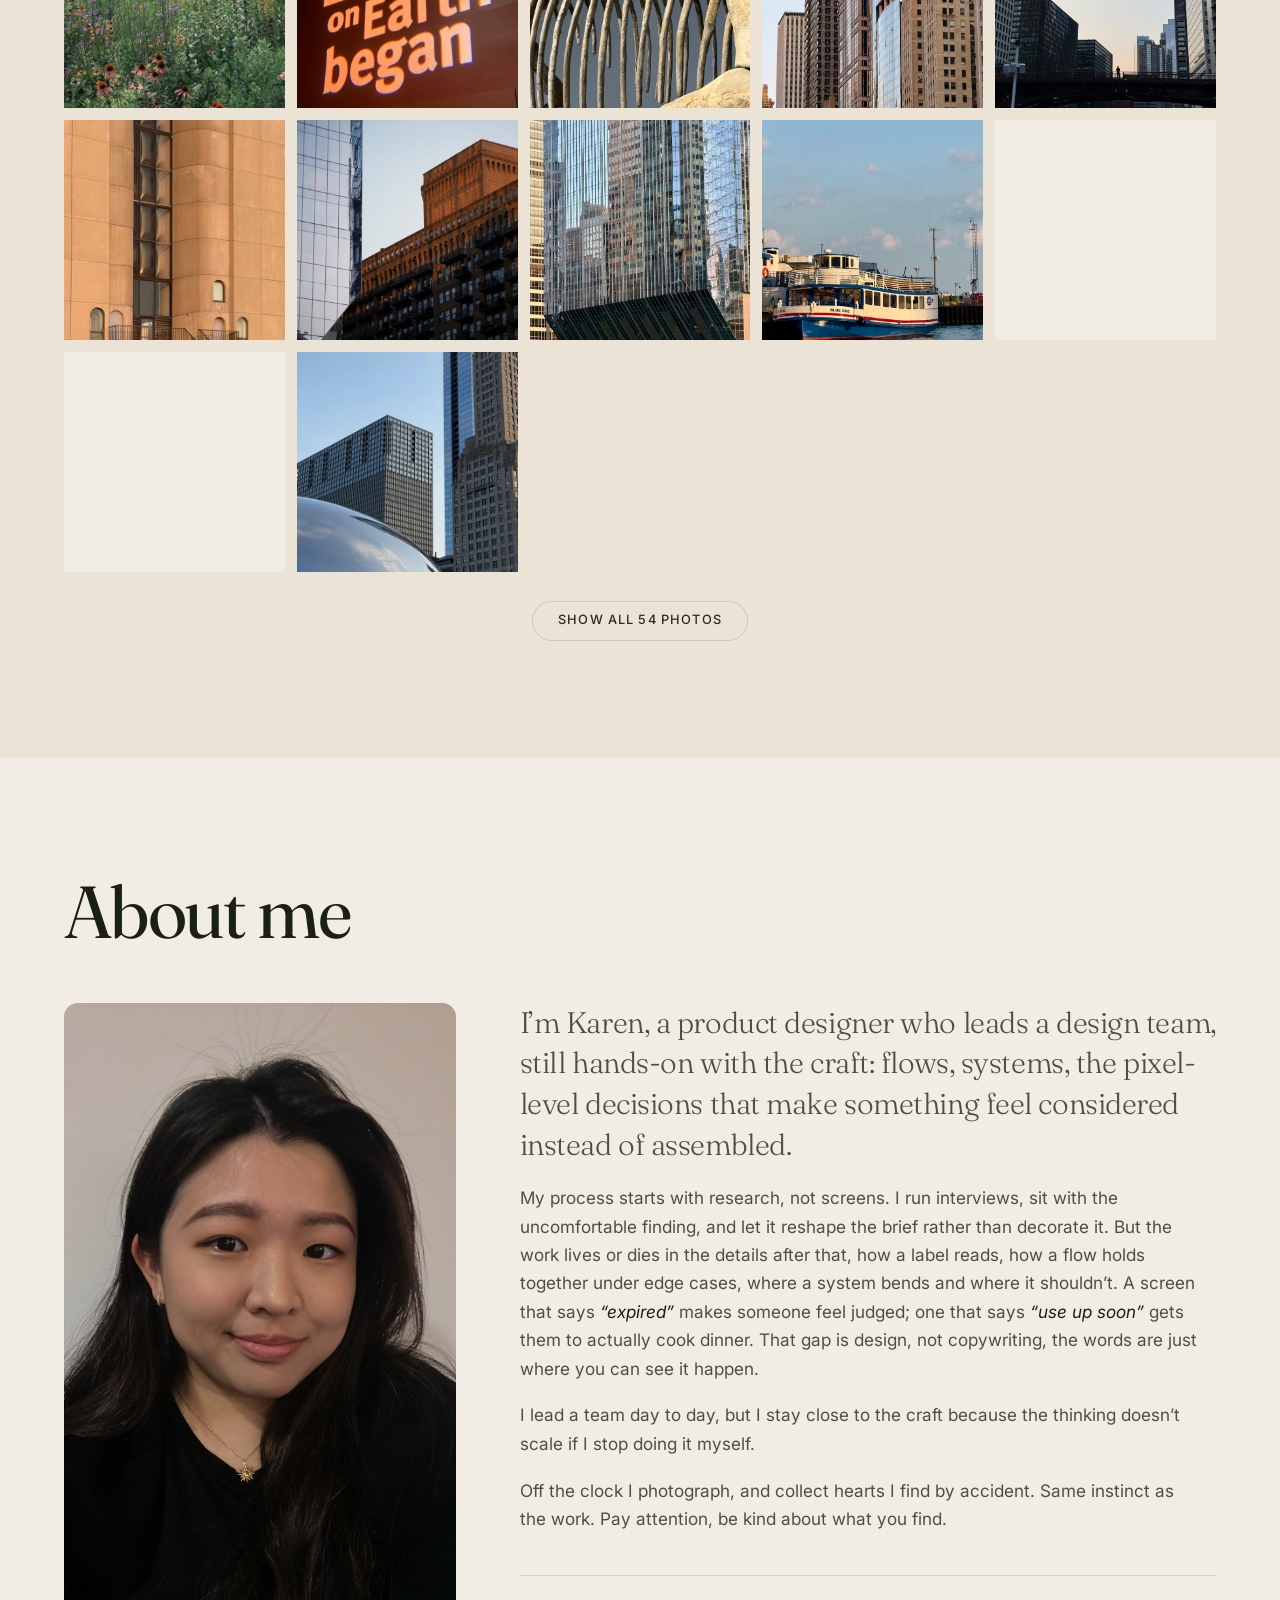
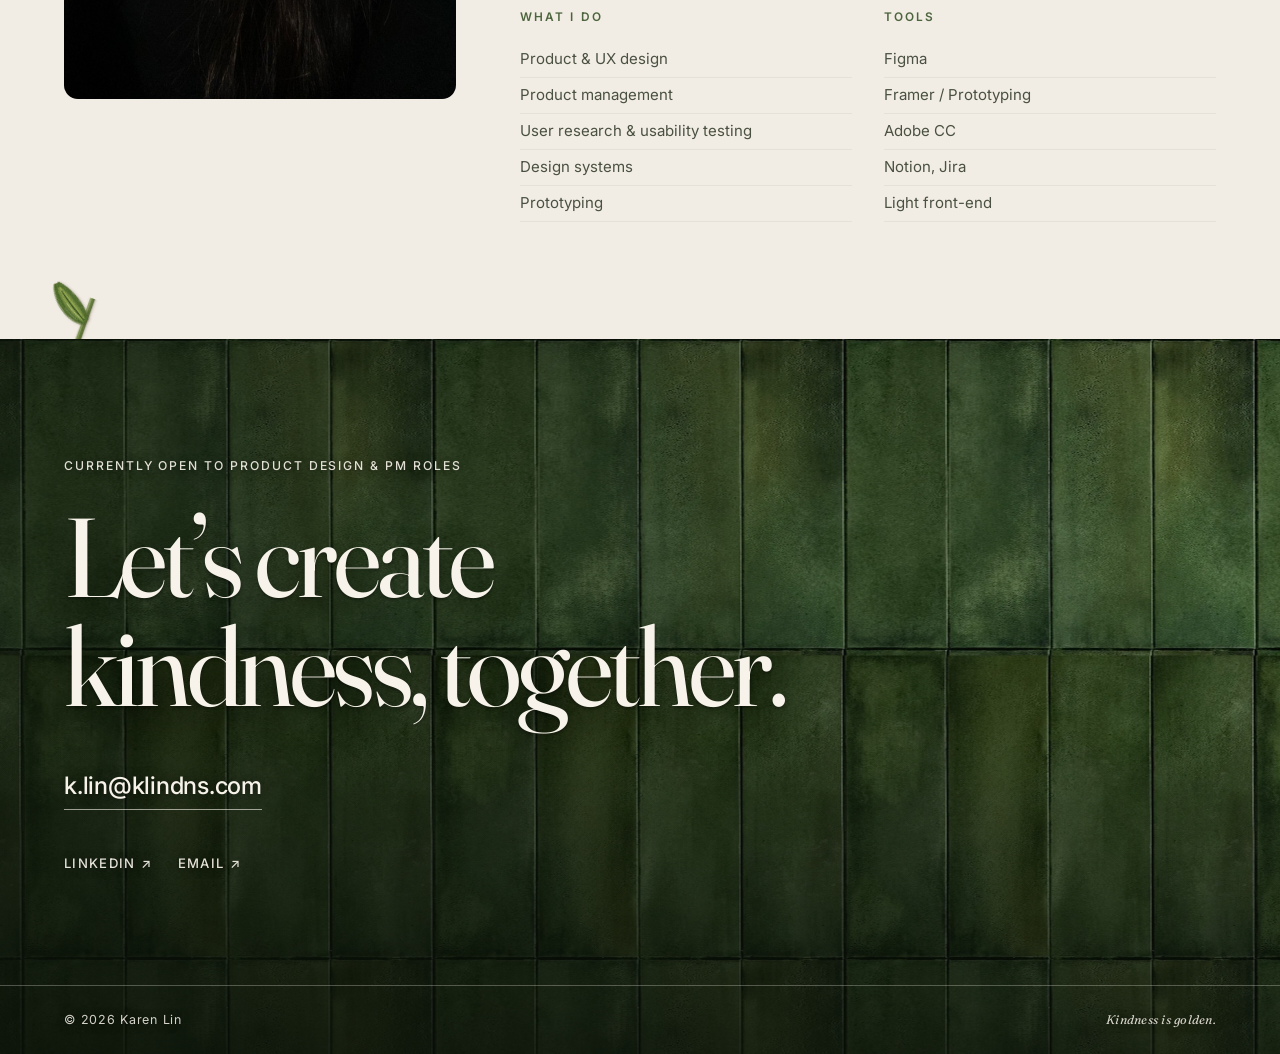
==== commit 4a24ce48: "Bring the phone view up to the desktop's quality - Photography: two square tiles per row on phones, " ====
--- a/index.html
+++ b/index.html
@@ -13,7 +13,7 @@
 <link rel="preconnect" href="https://fonts.googleapis.com">
 <link rel="preconnect" href="https://fonts.gstatic.com" crossorigin>
 <link href="https://fonts.googleapis.com/css2?family=Fraunces:ital,opsz,wght@0,9..144,300..700;1,9..144,300..600&family=Inter:wght@300;400;500;600&display=swap" rel="stylesheet">
-<link rel="stylesheet" href="assets/css/style.css?v=20261022">
+<link rel="stylesheet" href="assets/css/style.css?v=20261026">
 </head>
 <body>
 
@@ -287,16 +287,16 @@
   <button class="lightbox-nav lightbox-next" aria-label="Next photo">&rsaquo;</button>
 </div>
 
-<script src="assets/js/liquid.js?v=20261021"></script>
-<script src="assets/js/content.js?v=20261020"></script>
-<script src="assets/js/site.js?v=20261020"></script>
-<script src="assets/js/heart-decor.js?v=20261020"></script>
-<script src="assets/js/flower-bloom.js?v=20261020"></script>
-<script src="assets/js/tossless-bin.js?v=20261020"></script>
-<script src="assets/js/steam-sources.js?v=20261020"></script>
-<script src="assets/js/cycle-ring.js?v=20261020"></script>
-<script src="assets/js/ui-display.js?v=20261020"></script>
-<script src="assets/js/aquila-risk.js?v=20261020"></script>
+<script src="assets/js/liquid.js?v=20261026"></script>
+<script src="assets/js/content.js?v=20261026"></script>
+<script src="assets/js/site.js?v=20261026"></script>
+<script src="assets/js/heart-decor.js?v=20261026"></script>
+<script src="assets/js/flower-bloom.js?v=20261026"></script>
+<script src="assets/js/tossless-bin.js?v=20261026"></script>
+<script src="assets/js/steam-sources.js?v=20261026"></script>
+<script src="assets/js/cycle-ring.js?v=20261026"></script>
+<script src="assets/js/ui-display.js?v=20261026"></script>
+<script src="assets/js/aquila-risk.js?v=20261026"></script>
 <script src="assets/js/gbcs-preview.js" defer></script>
 </body>
 </html>
--- a/assets/css/style.css
+++ b/assets/css/style.css
@@ -328,7 +328,10 @@
     grid-template-areas: "title" "ui" "anim" "desc";
   }
   .project__ui{ aspect-ratio:1/1; min-height:0; margin-top:1.2rem; }
-  .project__anim{ aspect-ratio:4/3; margin-top:1rem; }
+  /* the drawn stages (phones, dashboards, the ring) need height to read on a
+     phone; stages holding a wide screenshot keep the square box */
+  .project__ui[data-ui]{ aspect-ratio:4/5; }
+  .project__anim{ aspect-ratio:5/4; margin-top:1rem; }
   .project__desc{ grid-template-columns:minmax(0,1fr); }
 }
 
@@ -344,6 +347,13 @@
 .photo-grid img { width: 100%; height: 220px; object-fit: cover; cursor: pointer;
   user-select: none; -webkit-user-drag: none; -webkit-touch-callout: none; }
 
+
+@media (max-width:620px){
+  /* two square photos per row, so phones get a grid like the desktop
+     instead of one column of heavily cropped strips */
+  .photo-grid{ grid-template-columns:repeat(2,minmax(0,1fr)); gap:8px; }
+  .photo-grid img{ height:auto; aspect-ratio:1/1; }
+}
 /* hearts wandering across the Heart Collection (heart-decor.js): they float
    above the photos but let every click through */
 .section--photo{ overflow:hidden; }
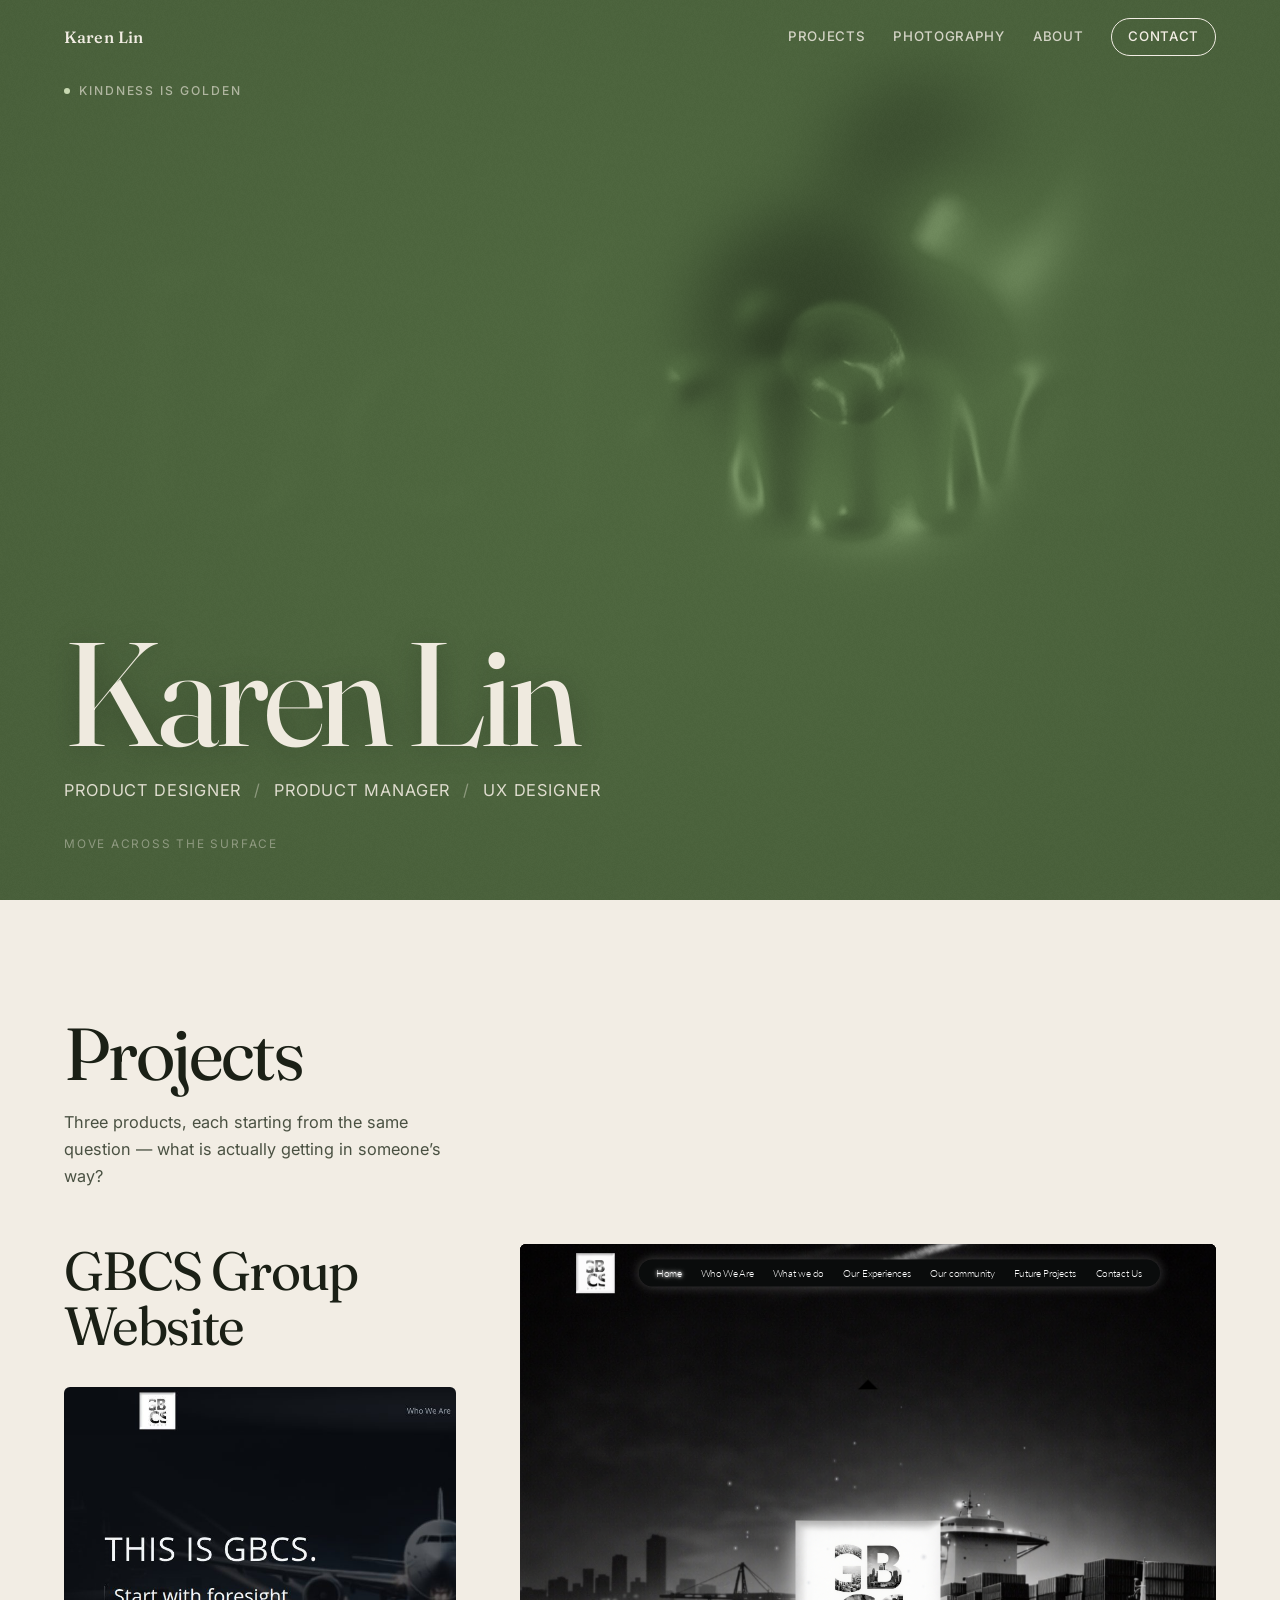
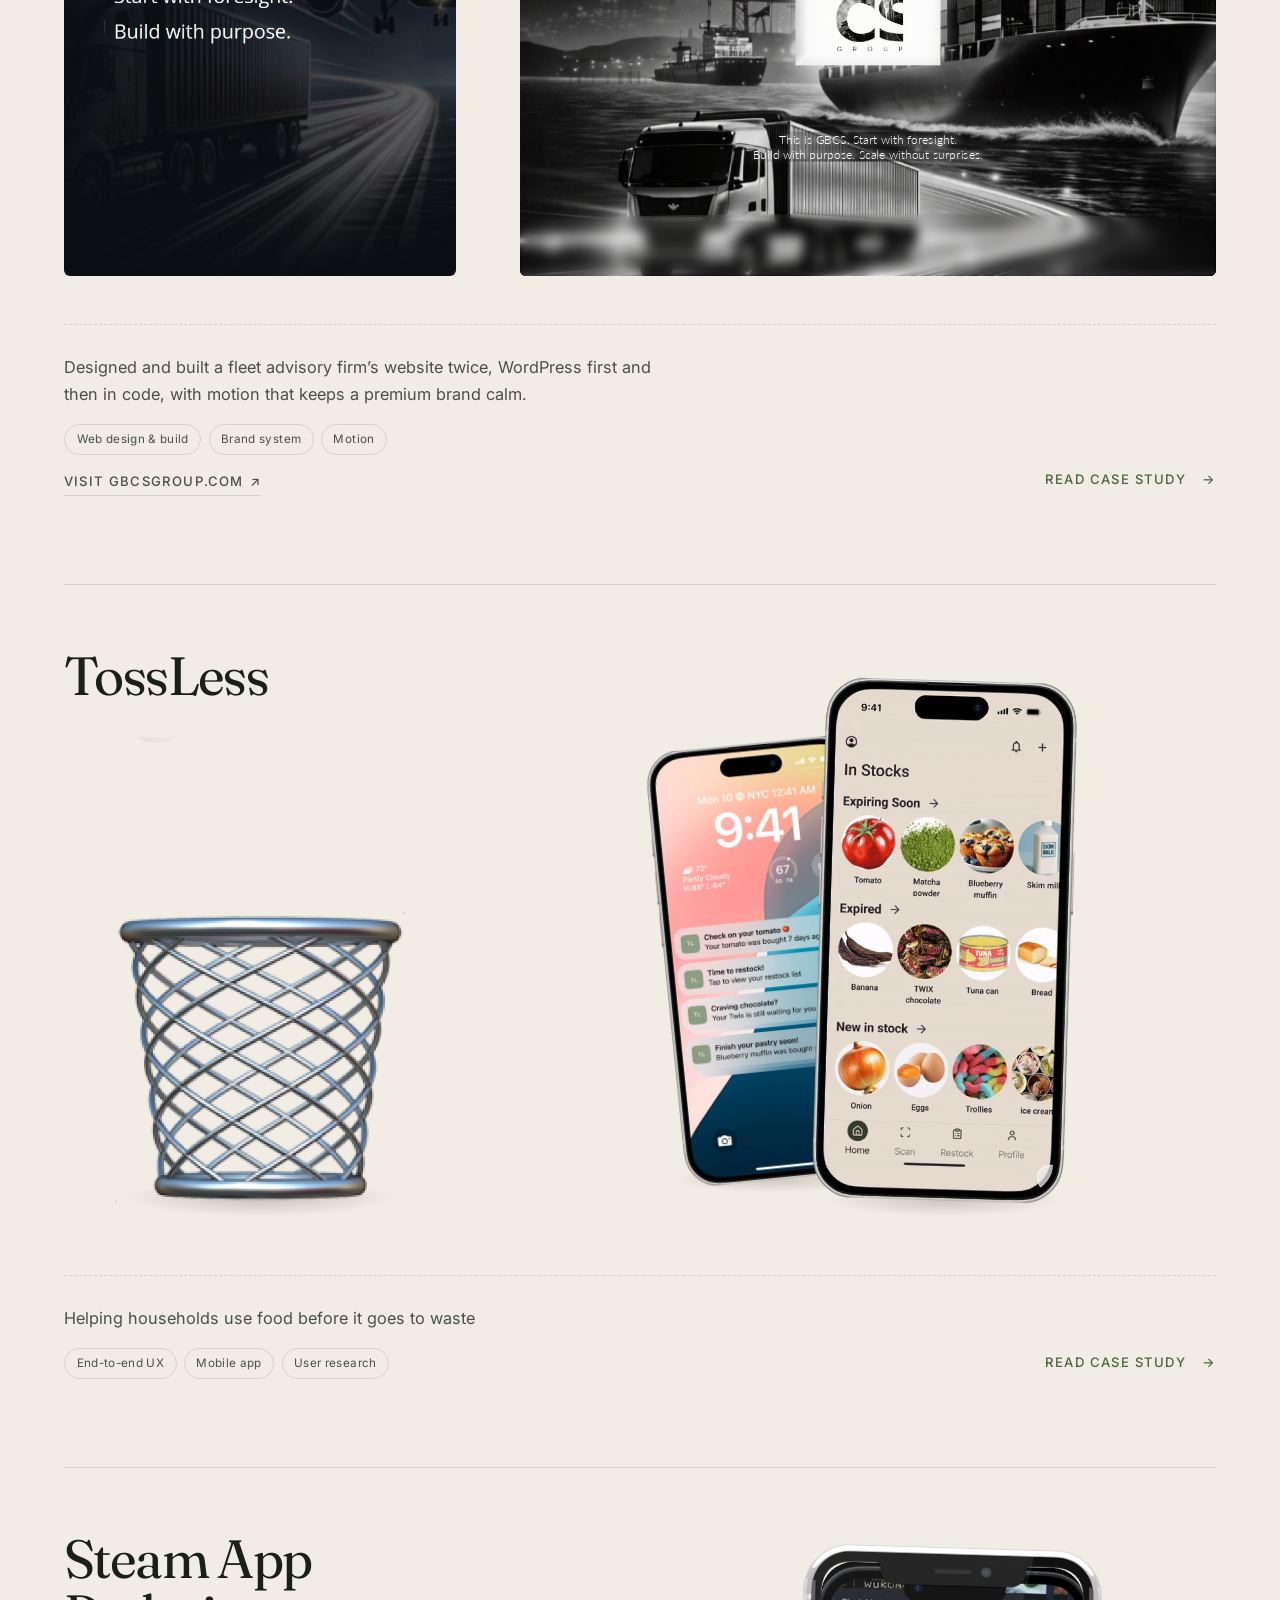
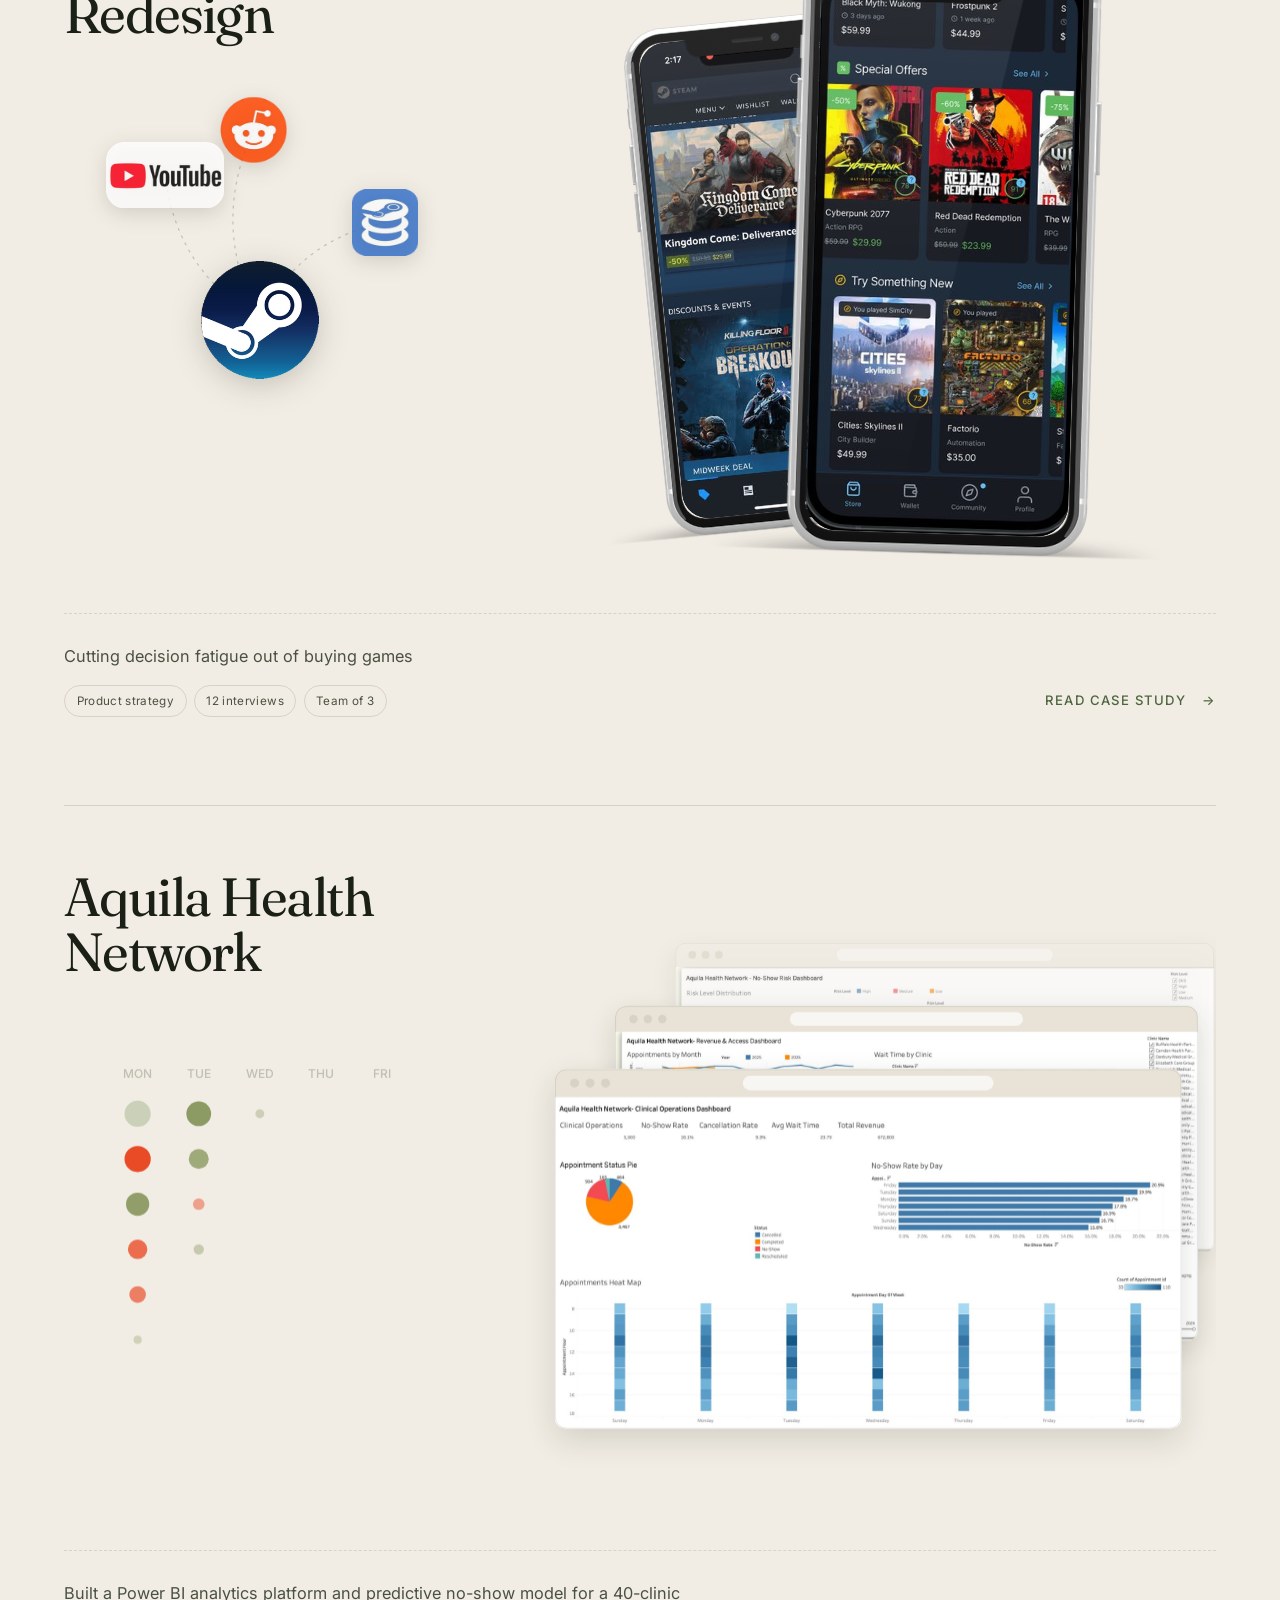
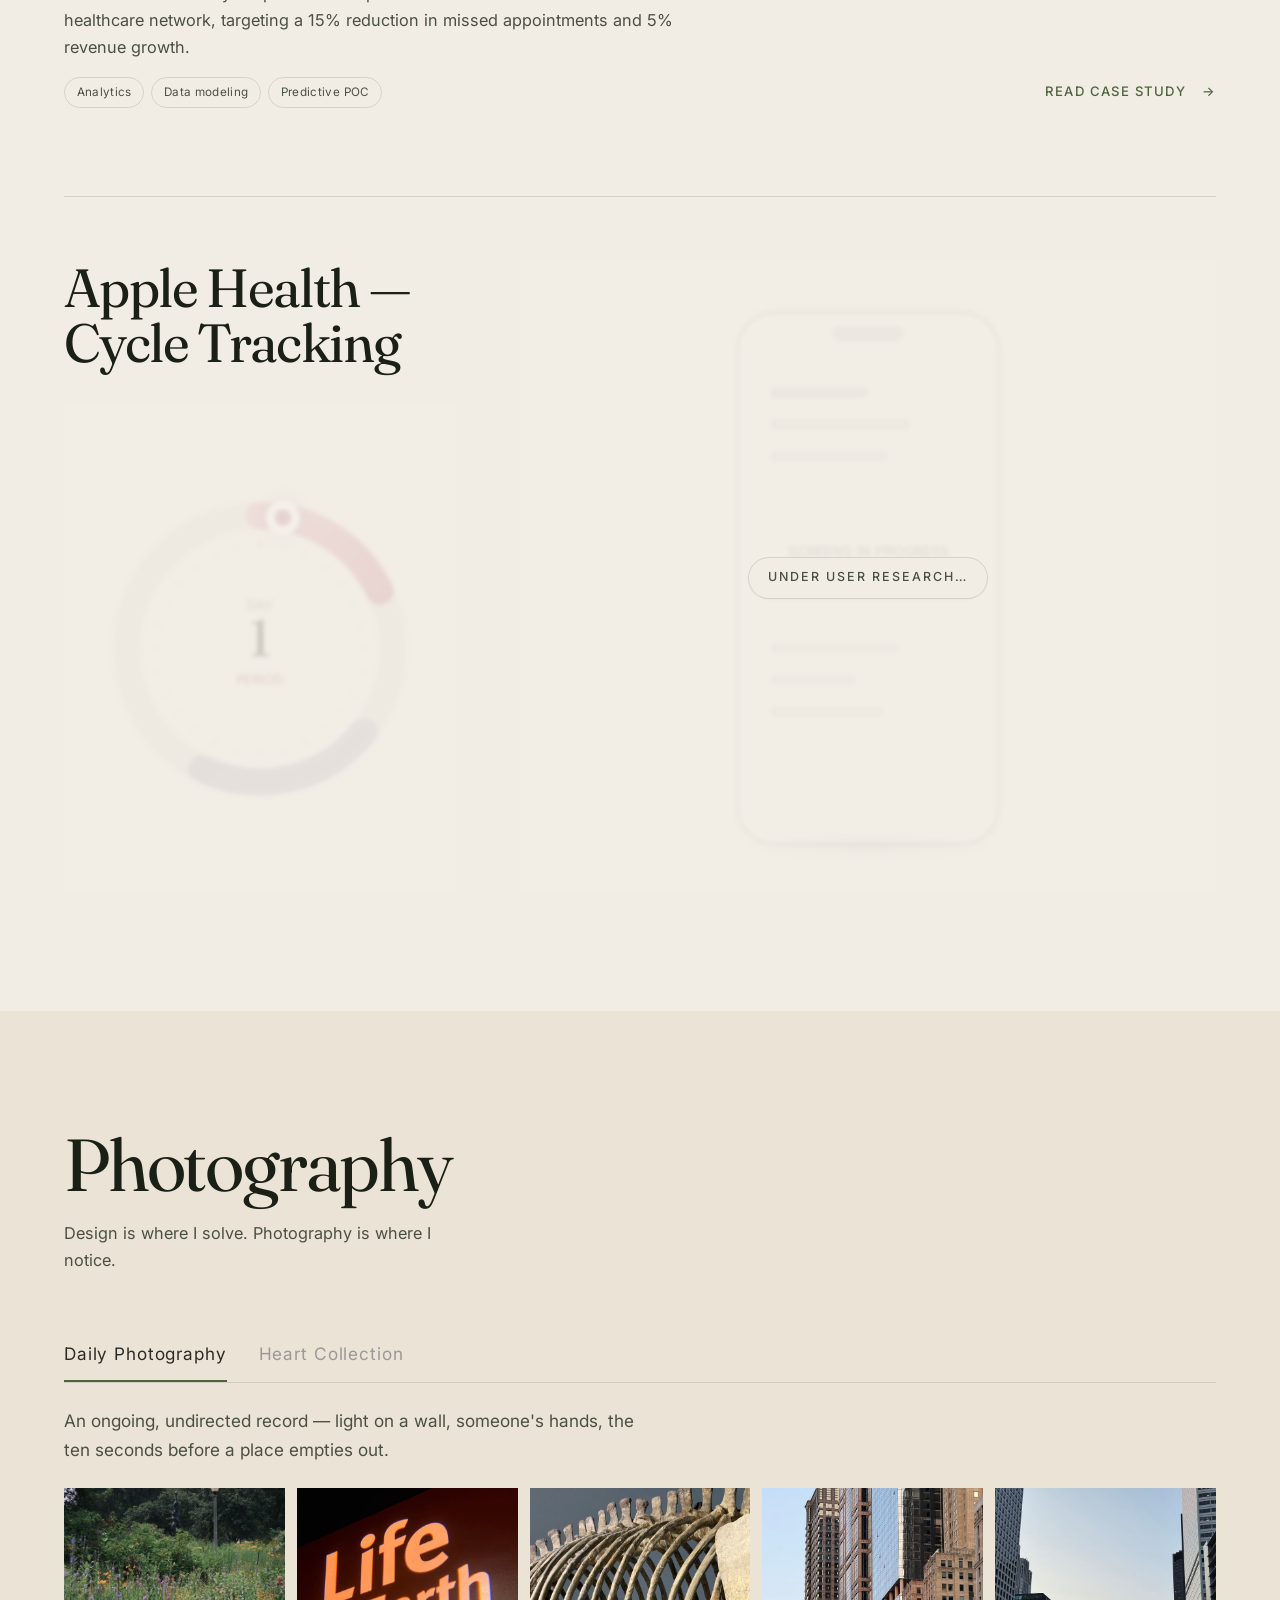
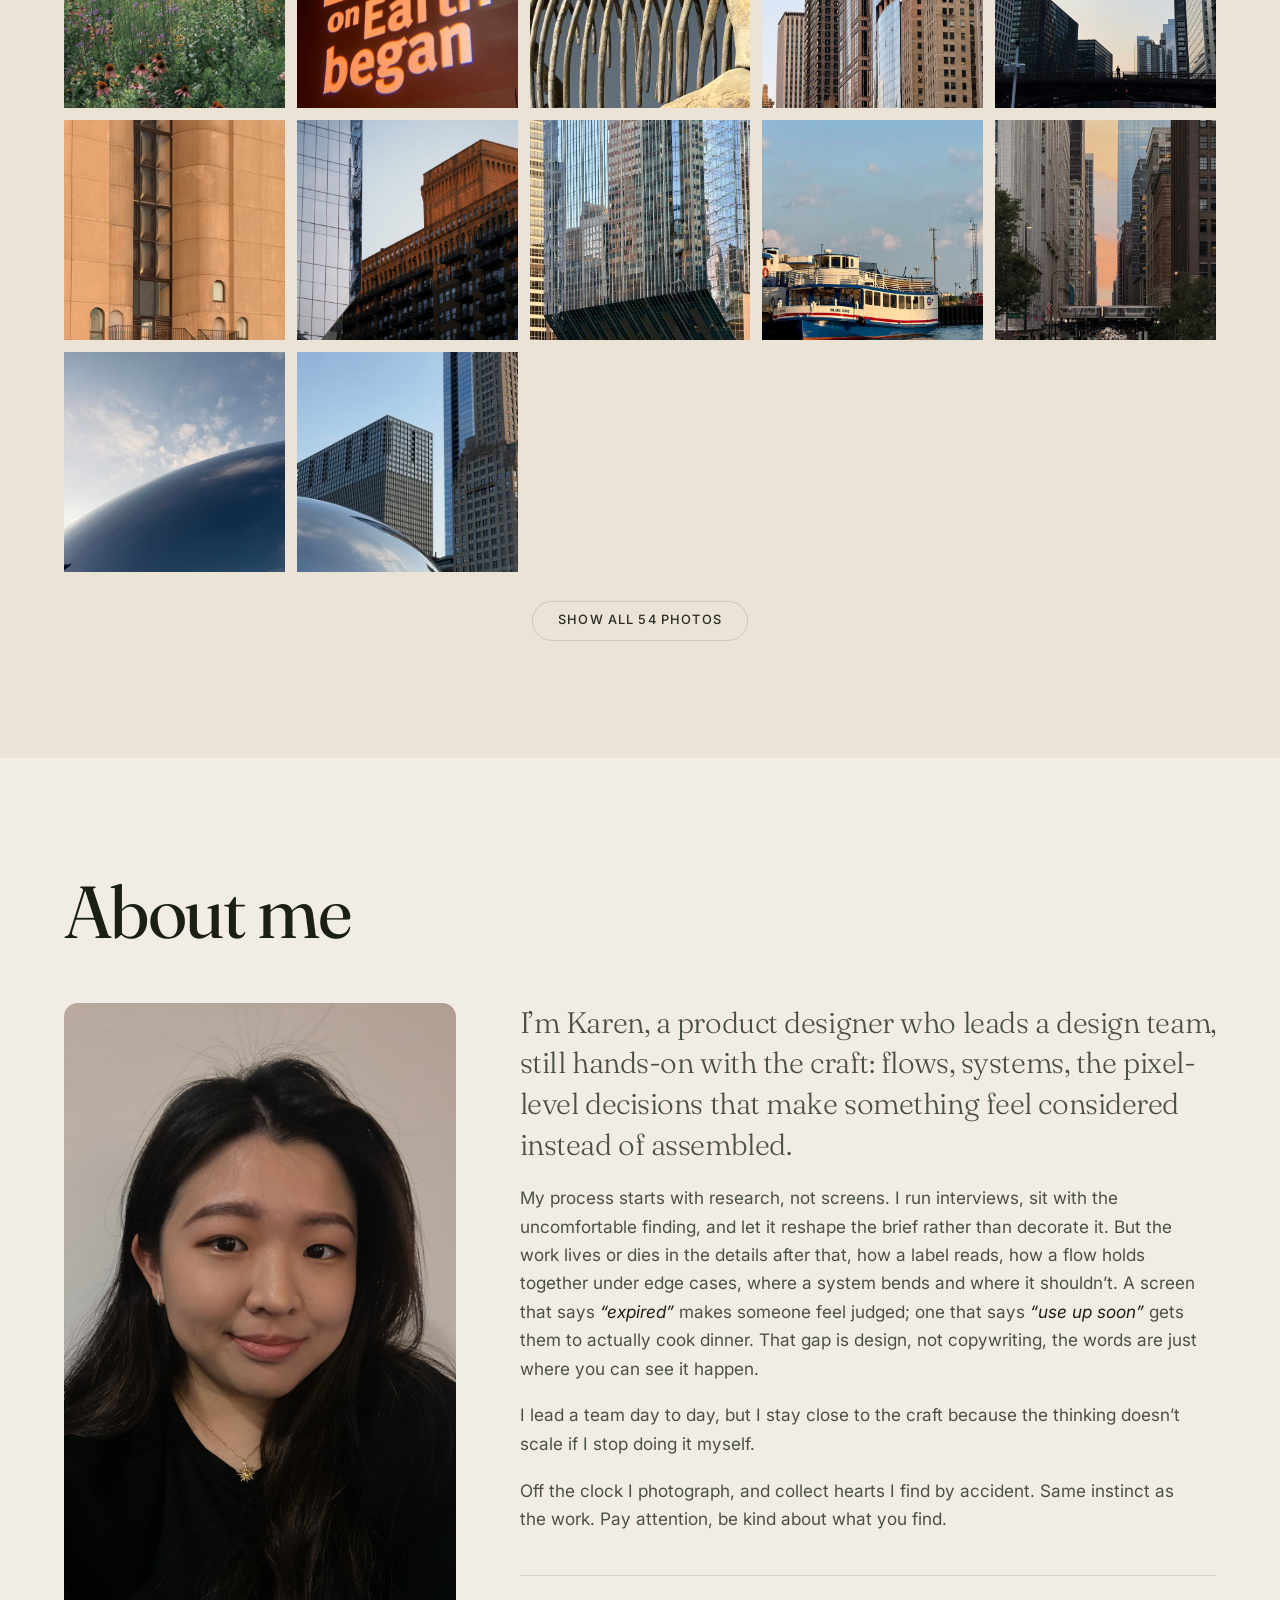
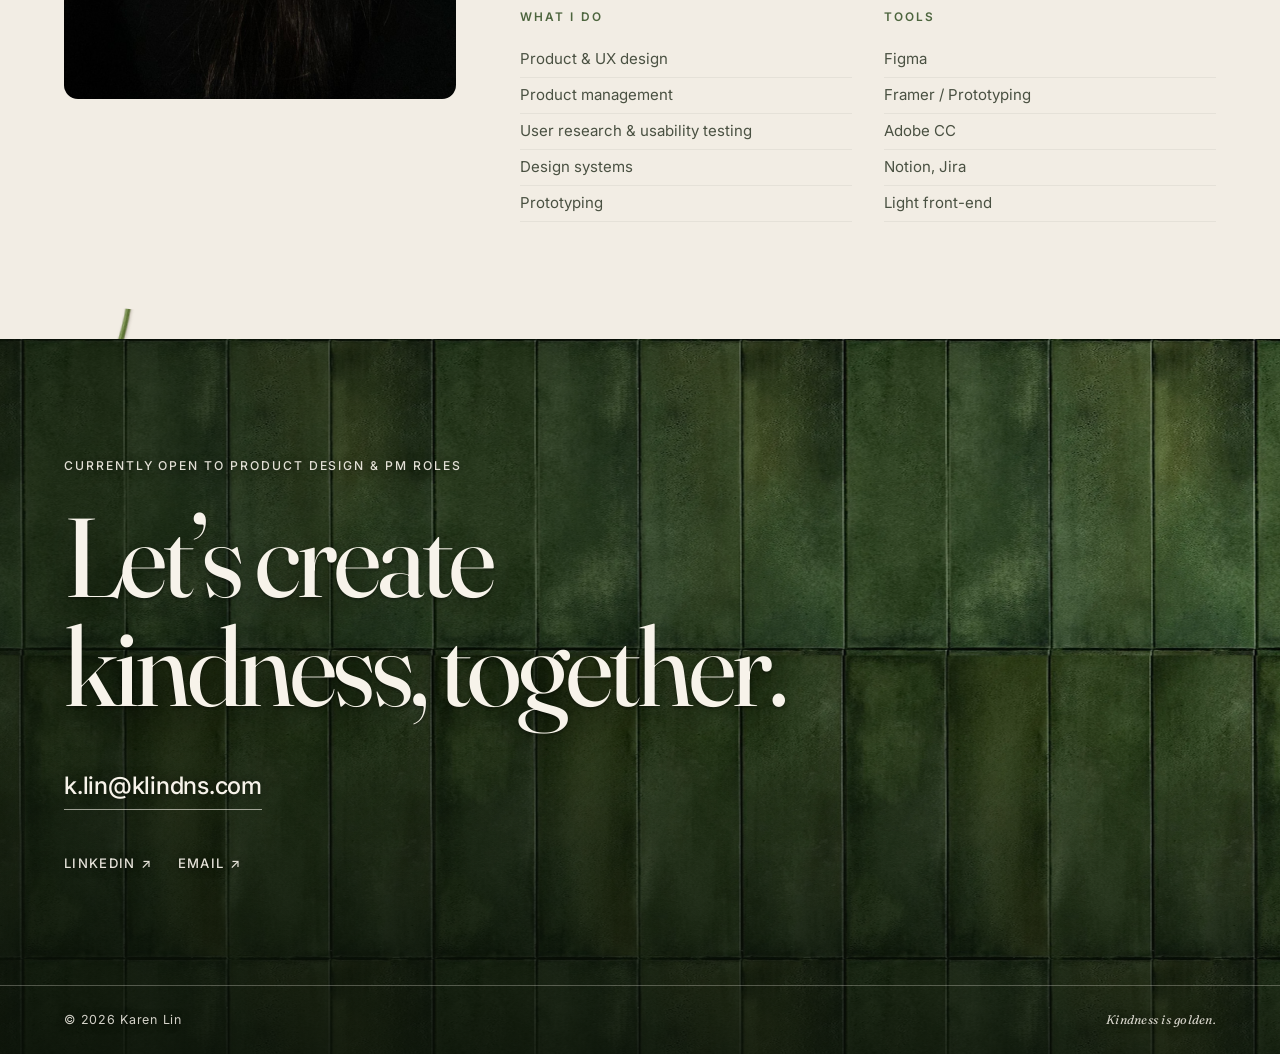
==== commit c52b777f: "Give the phone hero the desktop's detail, and a cursor of its own The phone hero looked like one sof" ====
--- a/index.html
+++ b/index.html
@@ -13,7 +13,7 @@
 <link rel="preconnect" href="https://fonts.googleapis.com">
 <link rel="preconnect" href="https://fonts.gstatic.com" crossorigin>
 <link href="https://fonts.googleapis.com/css2?family=Fraunces:ital,opsz,wght@0,9..144,300..700;1,9..144,300..600&family=Inter:wght@300;400;500;600&display=swap" rel="stylesheet">
-<link rel="stylesheet" href="assets/css/style.css?v=20261026">
+<link rel="stylesheet" href="assets/css/style.css?v=20261015">
 </head>
 <body>
 
@@ -287,16 +287,16 @@
   <button class="lightbox-nav lightbox-next" aria-label="Next photo">&rsaquo;</button>
 </div>
 
-<script src="assets/js/liquid.js?v=20261026"></script>
-<script src="assets/js/content.js?v=20261026"></script>
-<script src="assets/js/site.js?v=20261026"></script>
-<script src="assets/js/heart-decor.js?v=20261026"></script>
-<script src="assets/js/flower-bloom.js?v=20261026"></script>
-<script src="assets/js/tossless-bin.js?v=20261026"></script>
-<script src="assets/js/steam-sources.js?v=20261026"></script>
-<script src="assets/js/cycle-ring.js?v=20261026"></script>
-<script src="assets/js/ui-display.js?v=20261026"></script>
-<script src="assets/js/aquila-risk.js?v=20261026"></script>
+<script src="assets/js/liquid.js?v=20261015"></script>
+<script src="assets/js/content.js?v=20261015"></script>
+<script src="assets/js/site.js?v=20261015"></script>
+<script src="assets/js/heart-decor.js?v=20261015"></script>
+<script src="assets/js/flower-bloom.js?v=20261015"></script>
+<script src="assets/js/tossless-bin.js?v=20261015"></script>
+<script src="assets/js/steam-sources.js?v=20261015"></script>
+<script src="assets/js/cycle-ring.js?v=20261015"></script>
+<script src="assets/js/ui-display.js?v=20261015"></script>
+<script src="assets/js/aquila-risk.js?v=20261015"></script>
 <script src="assets/js/gbcs-preview.js" defer></script>
 </body>
 </html>
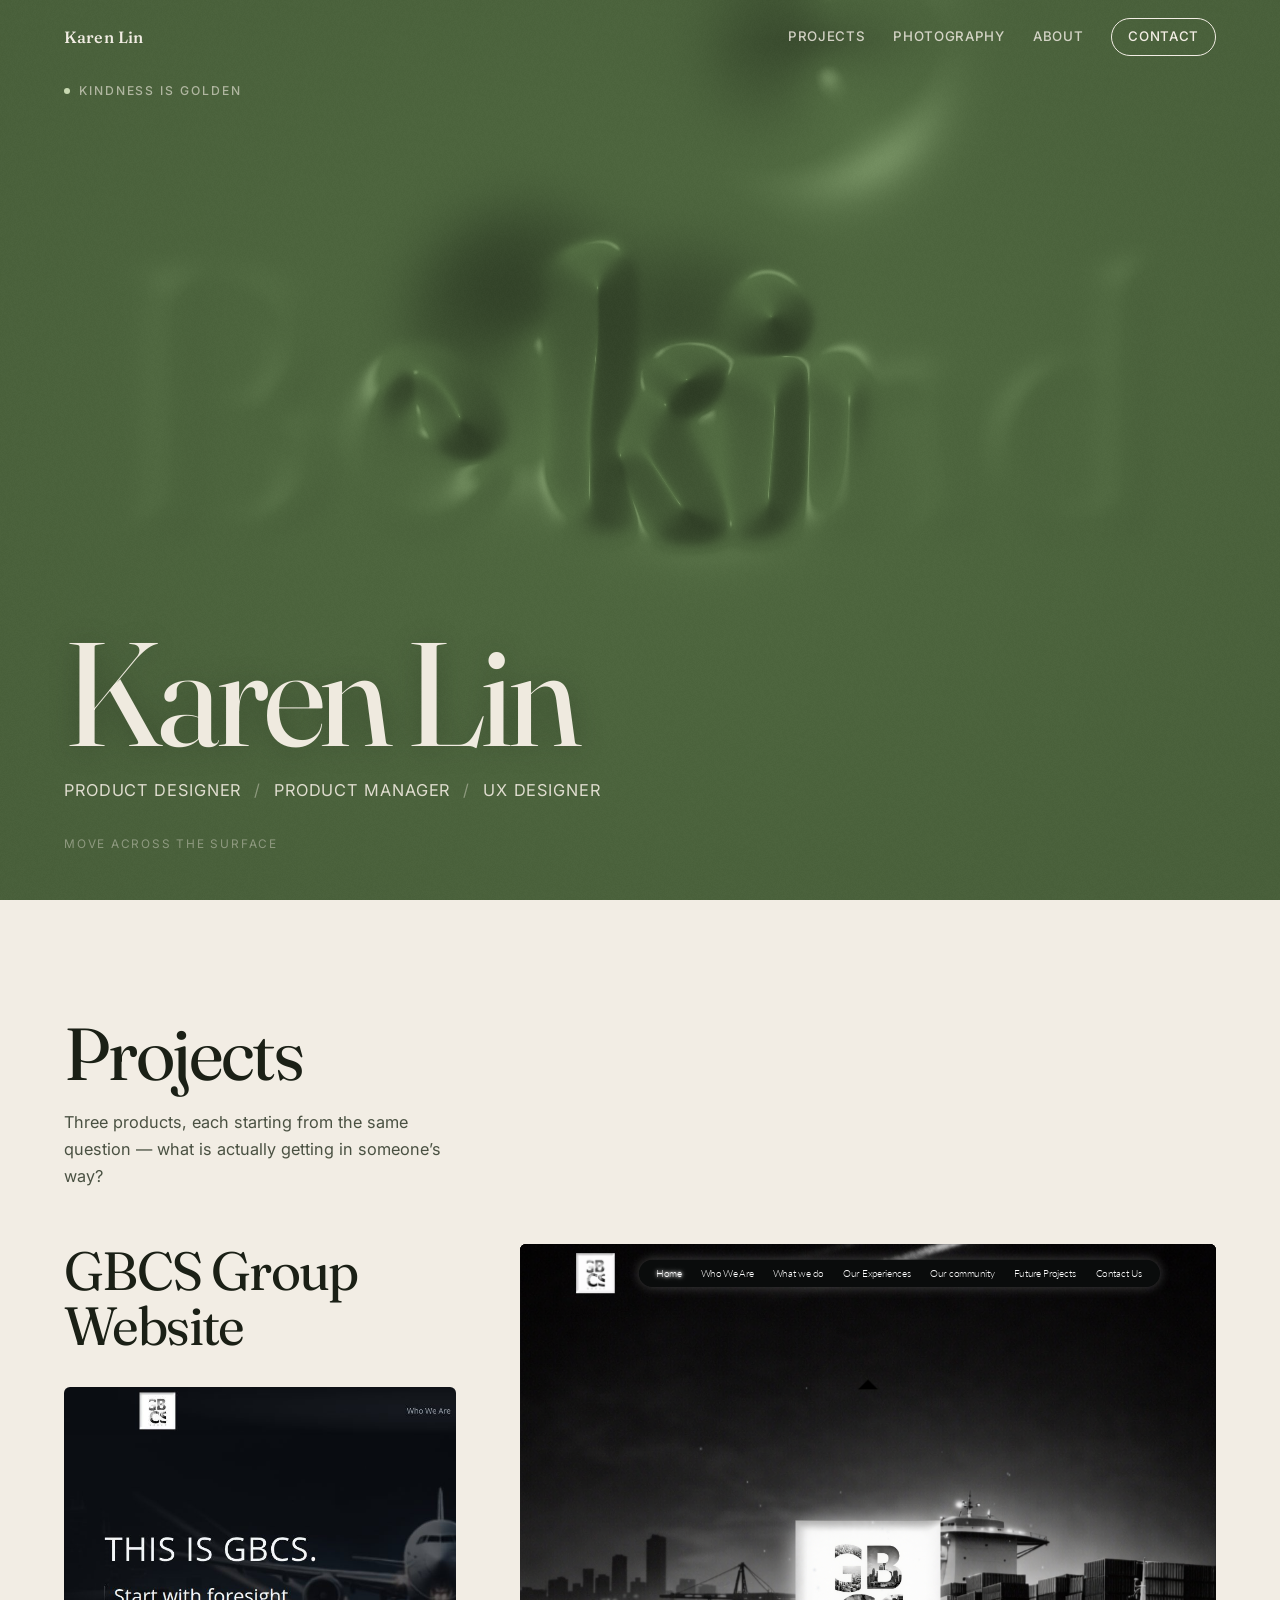
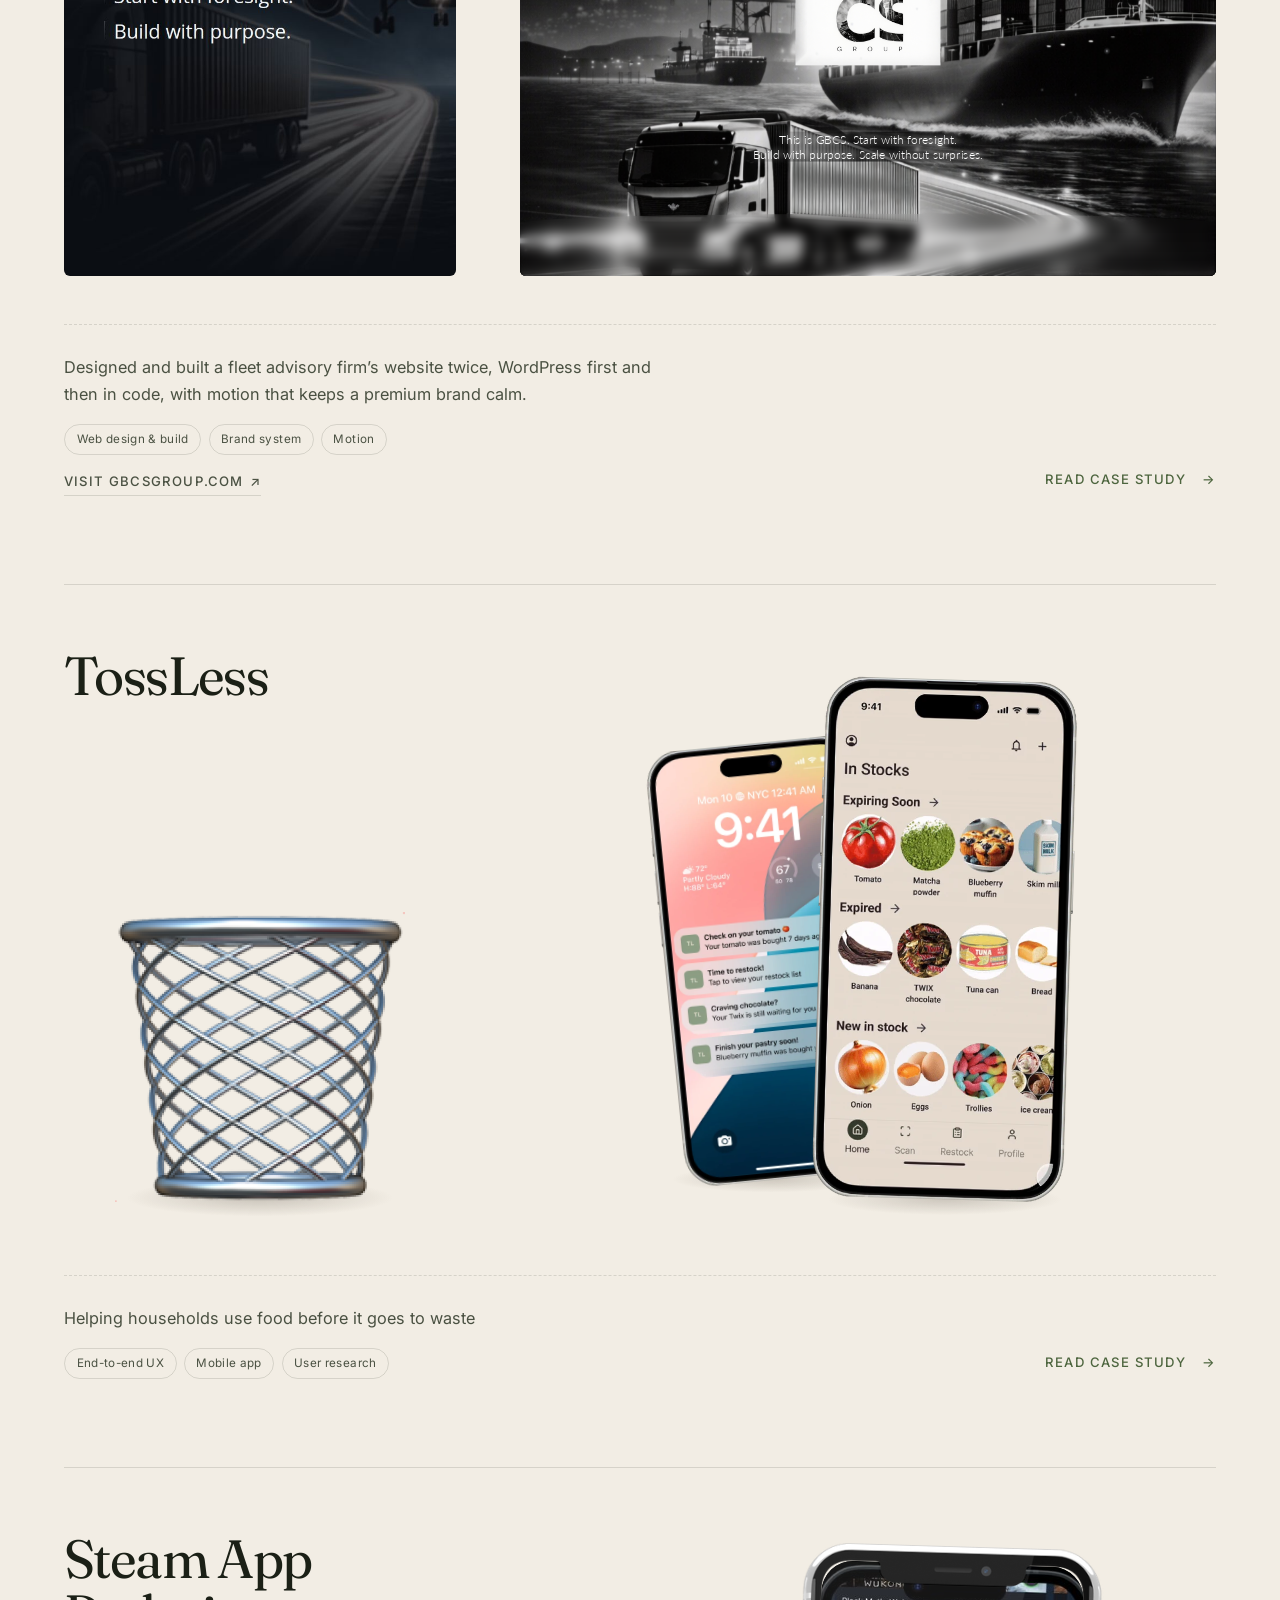
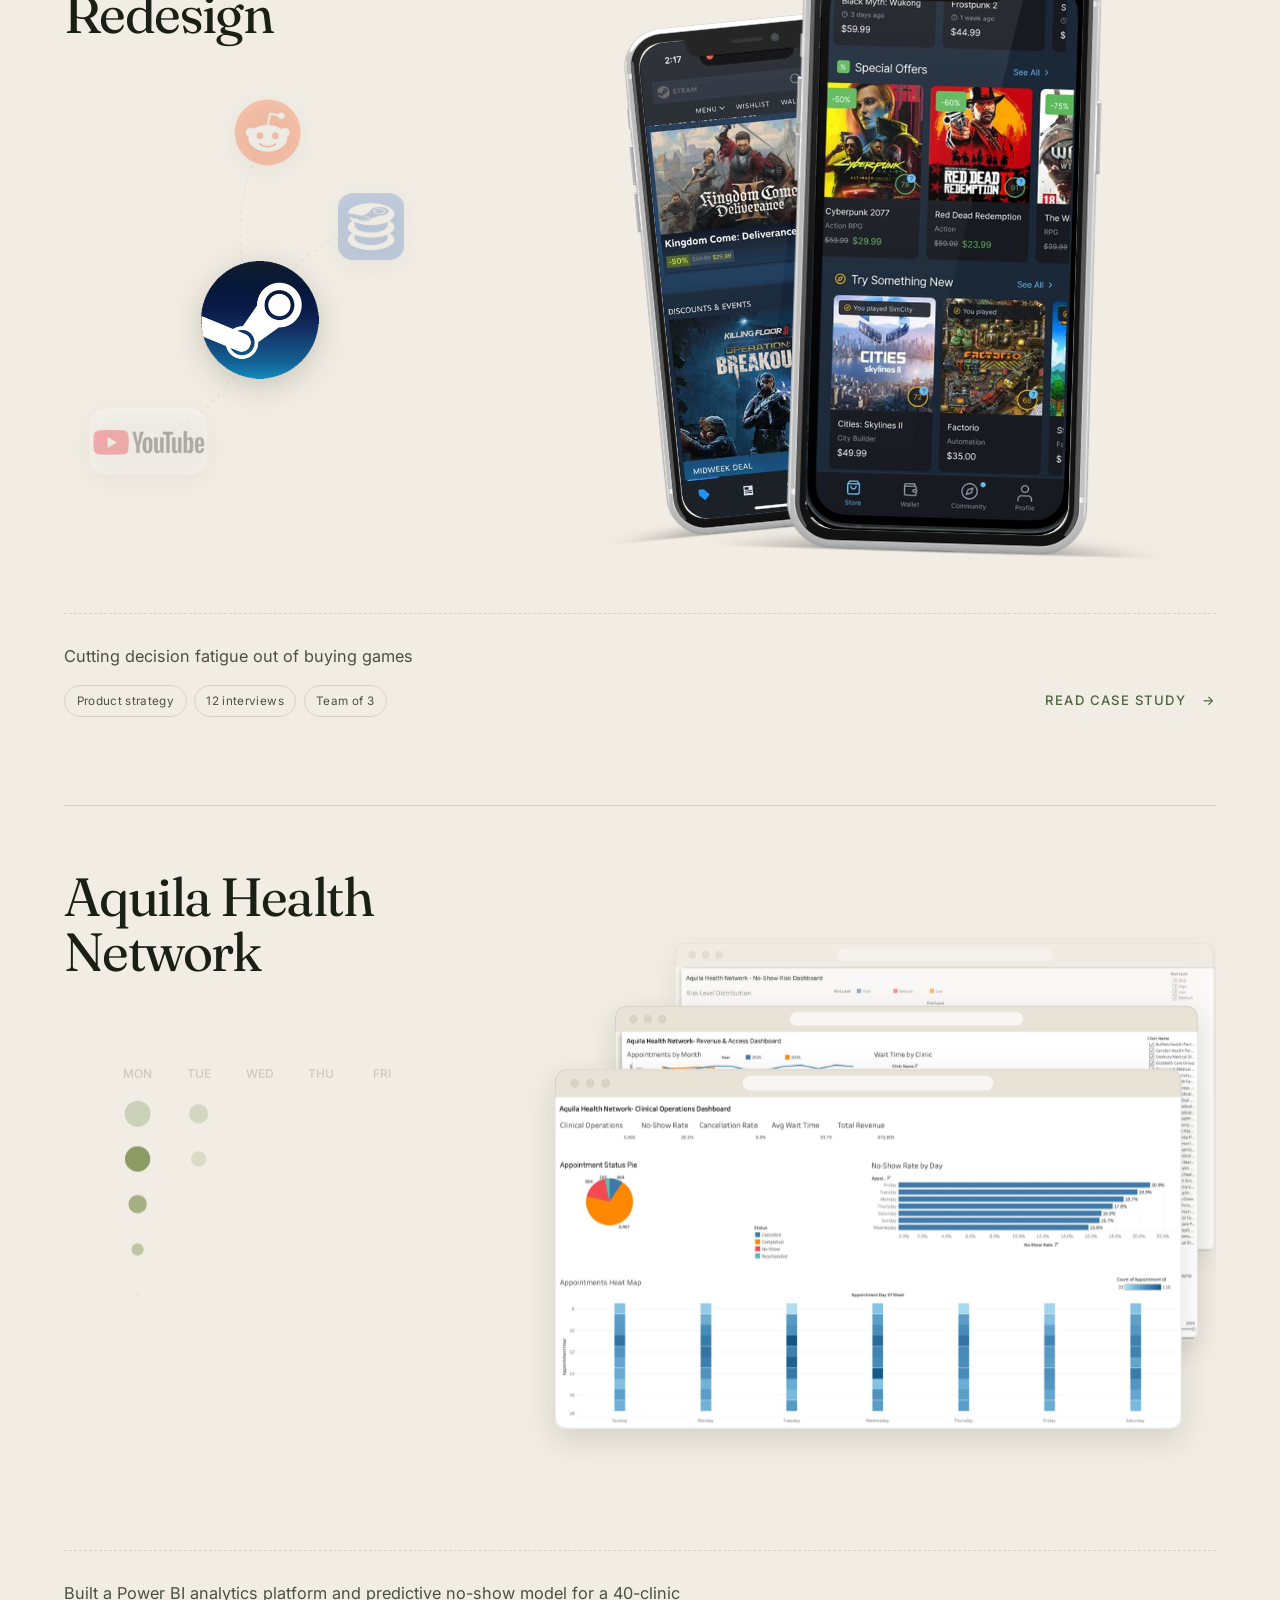
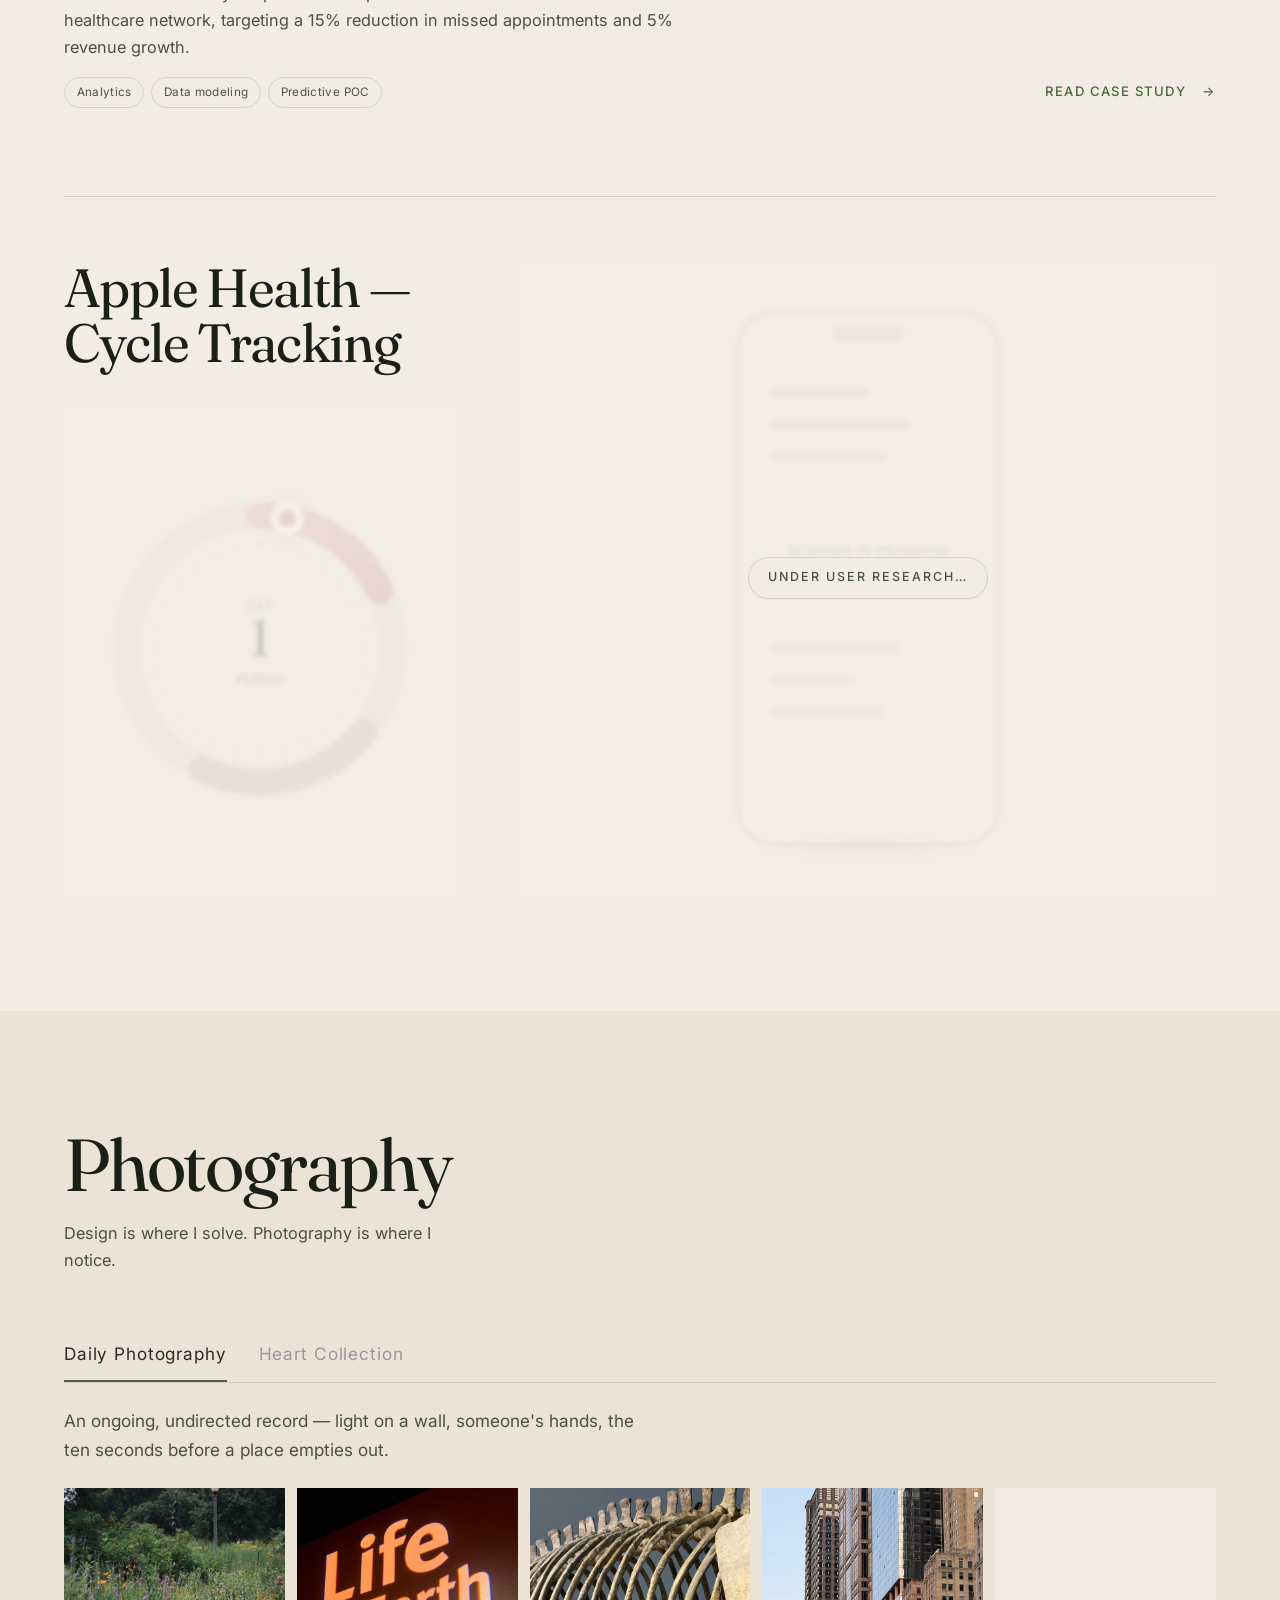
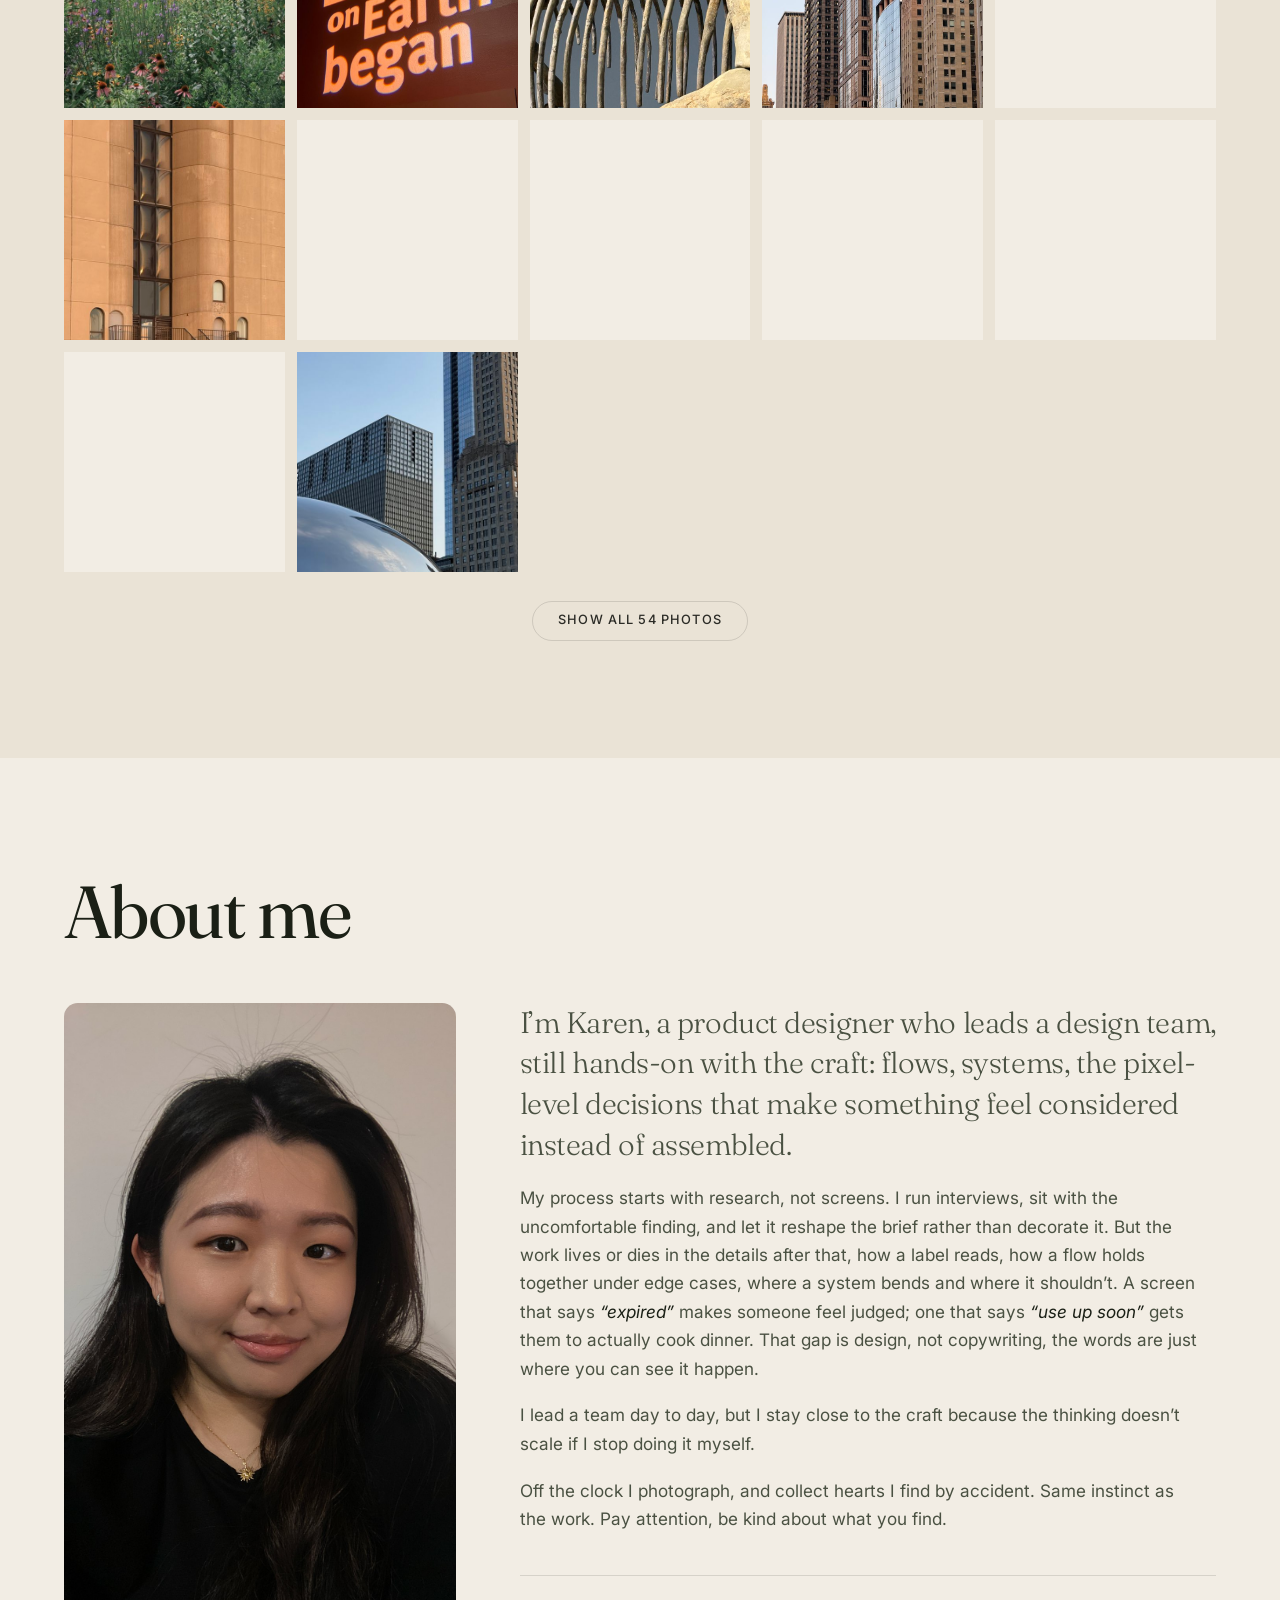
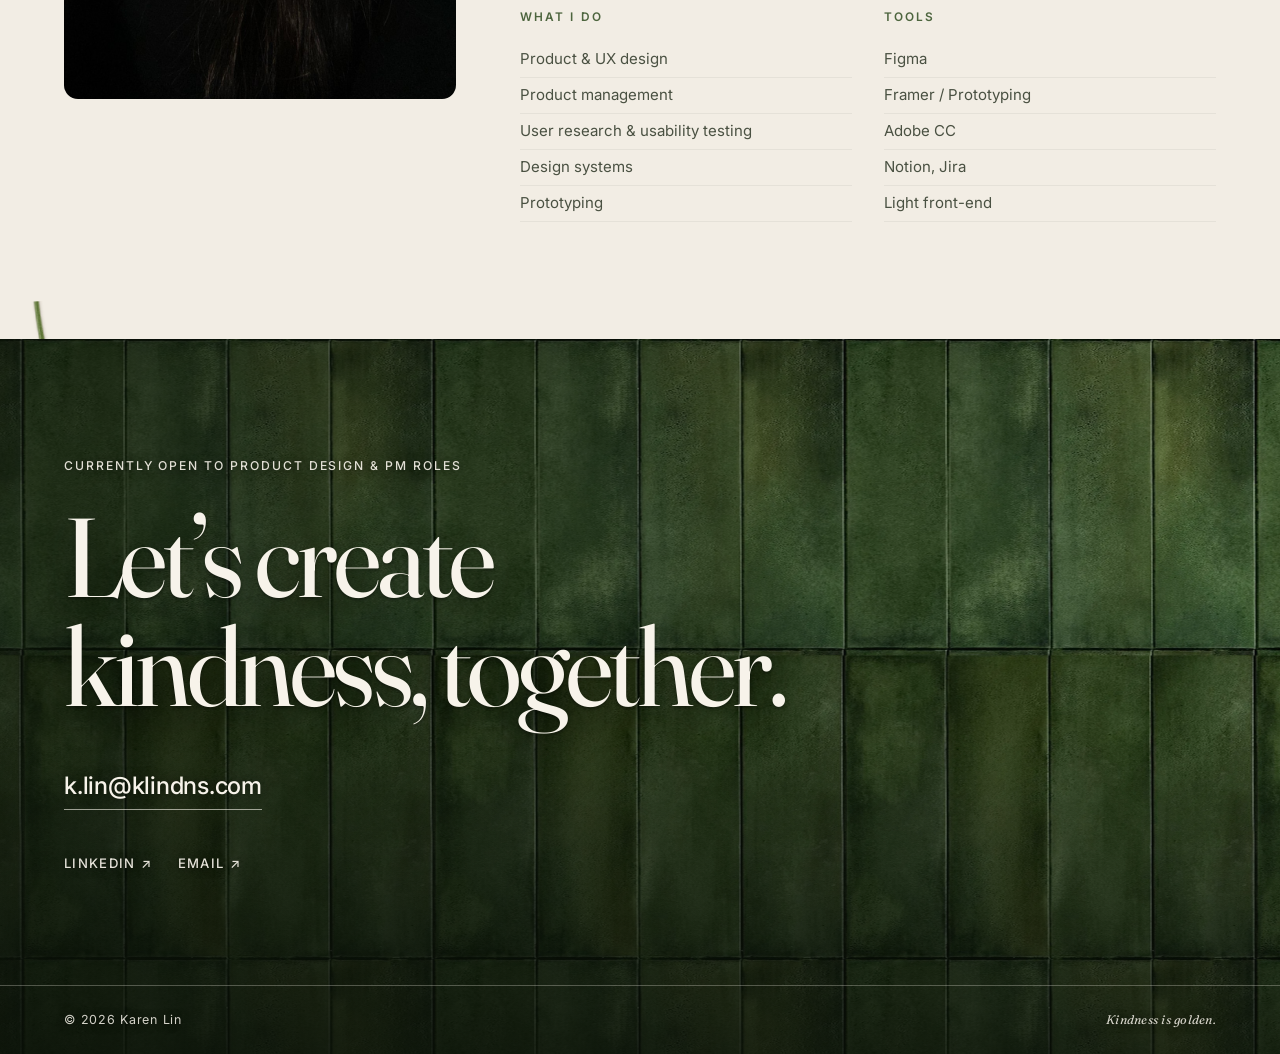
==== commit 69d800b7: "Sink the lettering back into the pour The words read as sharp and stuck on top of the liquid rather " ====
--- a/index.html
+++ b/index.html
@@ -13,7 +13,7 @@
 <link rel="preconnect" href="https://fonts.googleapis.com">
 <link rel="preconnect" href="https://fonts.gstatic.com" crossorigin>
 <link href="https://fonts.googleapis.com/css2?family=Fraunces:ital,opsz,wght@0,9..144,300..700;1,9..144,300..600&family=Inter:wght@300;400;500;600&display=swap" rel="stylesheet">
-<link rel="stylesheet" href="assets/css/style.css?v=20261015">
+<link rel="stylesheet" href="assets/css/style.css?v=20261015b">
 </head>
 <body>
 
@@ -287,16 +287,16 @@
   <button class="lightbox-nav lightbox-next" aria-label="Next photo">&rsaquo;</button>
 </div>
 
-<script src="assets/js/liquid.js?v=20261015"></script>
-<script src="assets/js/content.js?v=20261015"></script>
-<script src="assets/js/site.js?v=20261015"></script>
-<script src="assets/js/heart-decor.js?v=20261015"></script>
-<script src="assets/js/flower-bloom.js?v=20261015"></script>
-<script src="assets/js/tossless-bin.js?v=20261015"></script>
-<script src="assets/js/steam-sources.js?v=20261015"></script>
-<script src="assets/js/cycle-ring.js?v=20261015"></script>
-<script src="assets/js/ui-display.js?v=20261015"></script>
-<script src="assets/js/aquila-risk.js?v=20261015"></script>
+<script src="assets/js/liquid.js?v=20261015b"></script>
+<script src="assets/js/content.js?v=20261015b"></script>
+<script src="assets/js/site.js?v=20261015b"></script>
+<script src="assets/js/heart-decor.js?v=20261015b"></script>
+<script src="assets/js/flower-bloom.js?v=20261015b"></script>
+<script src="assets/js/tossless-bin.js?v=20261015b"></script>
+<script src="assets/js/steam-sources.js?v=20261015b"></script>
+<script src="assets/js/cycle-ring.js?v=20261015b"></script>
+<script src="assets/js/ui-display.js?v=20261015b"></script>
+<script src="assets/js/aquila-risk.js?v=20261015b"></script>
 <script src="assets/js/gbcs-preview.js" defer></script>
 </body>
 </html>
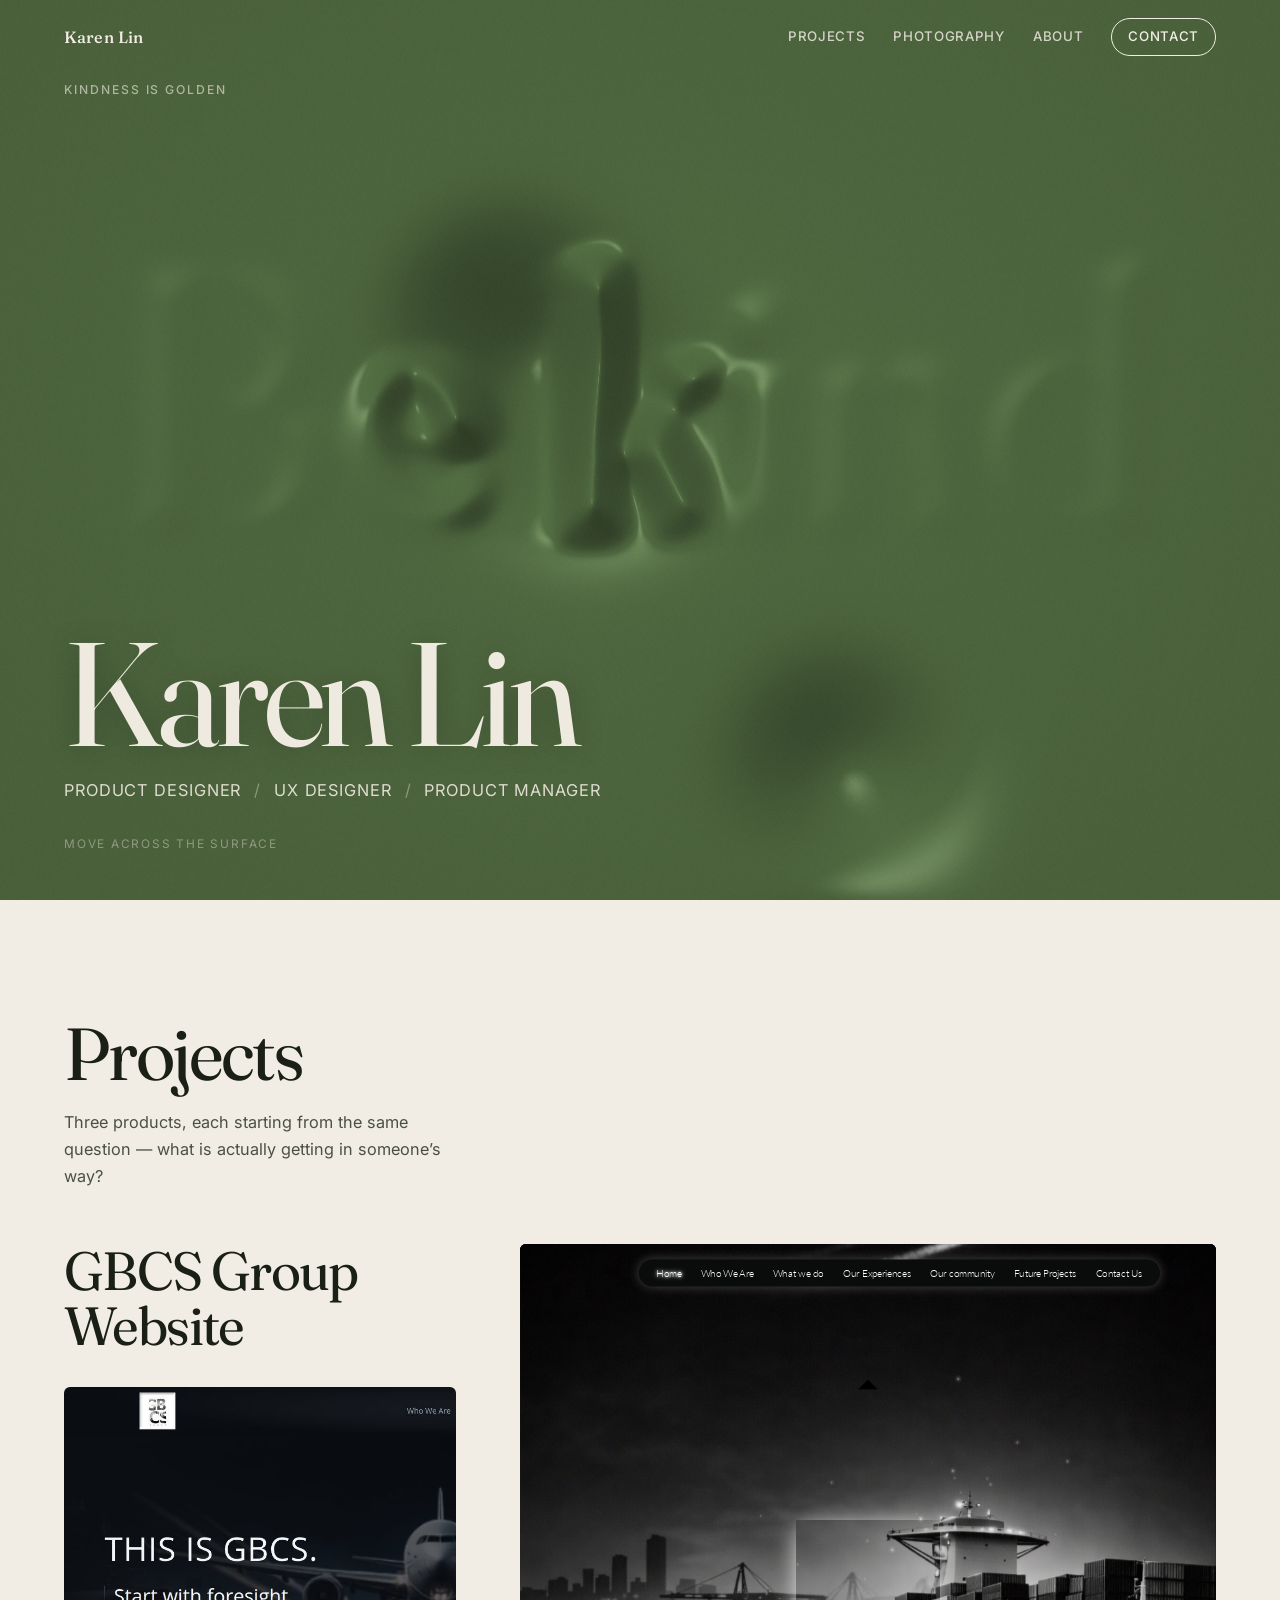
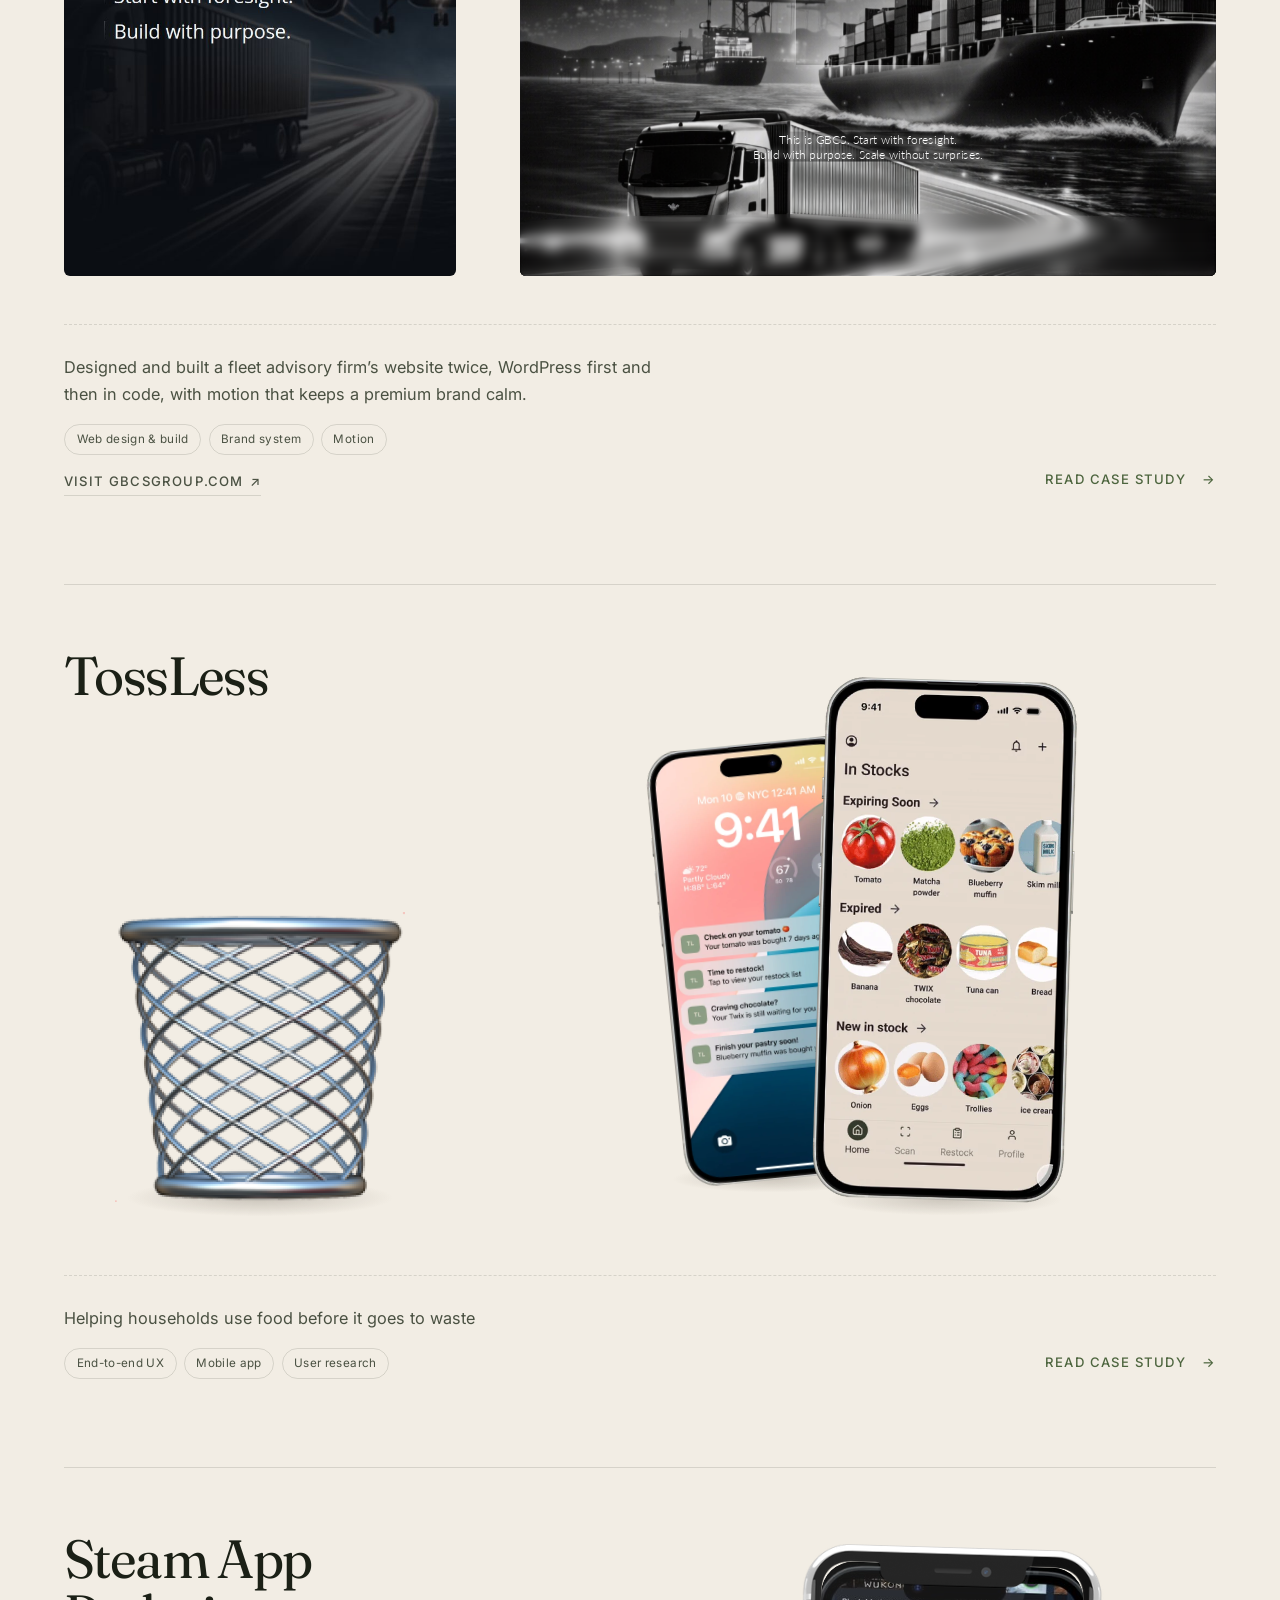
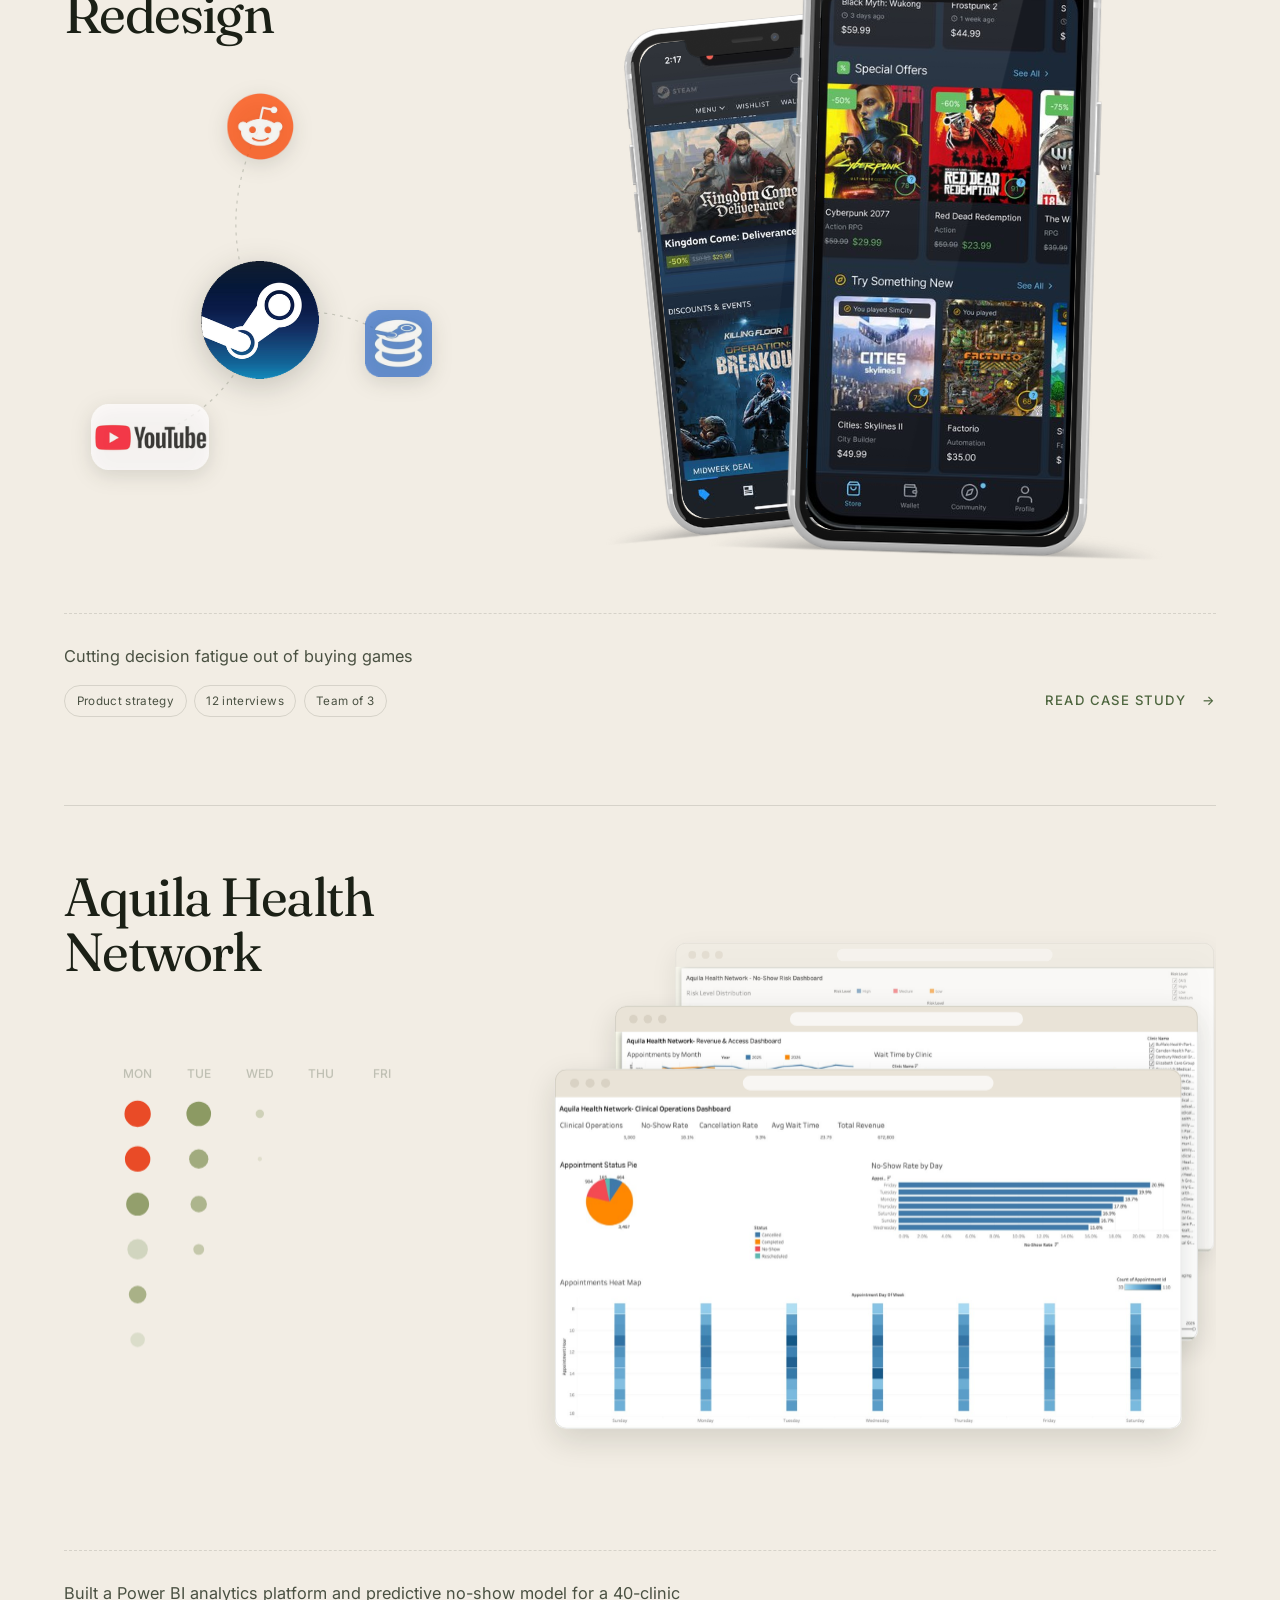
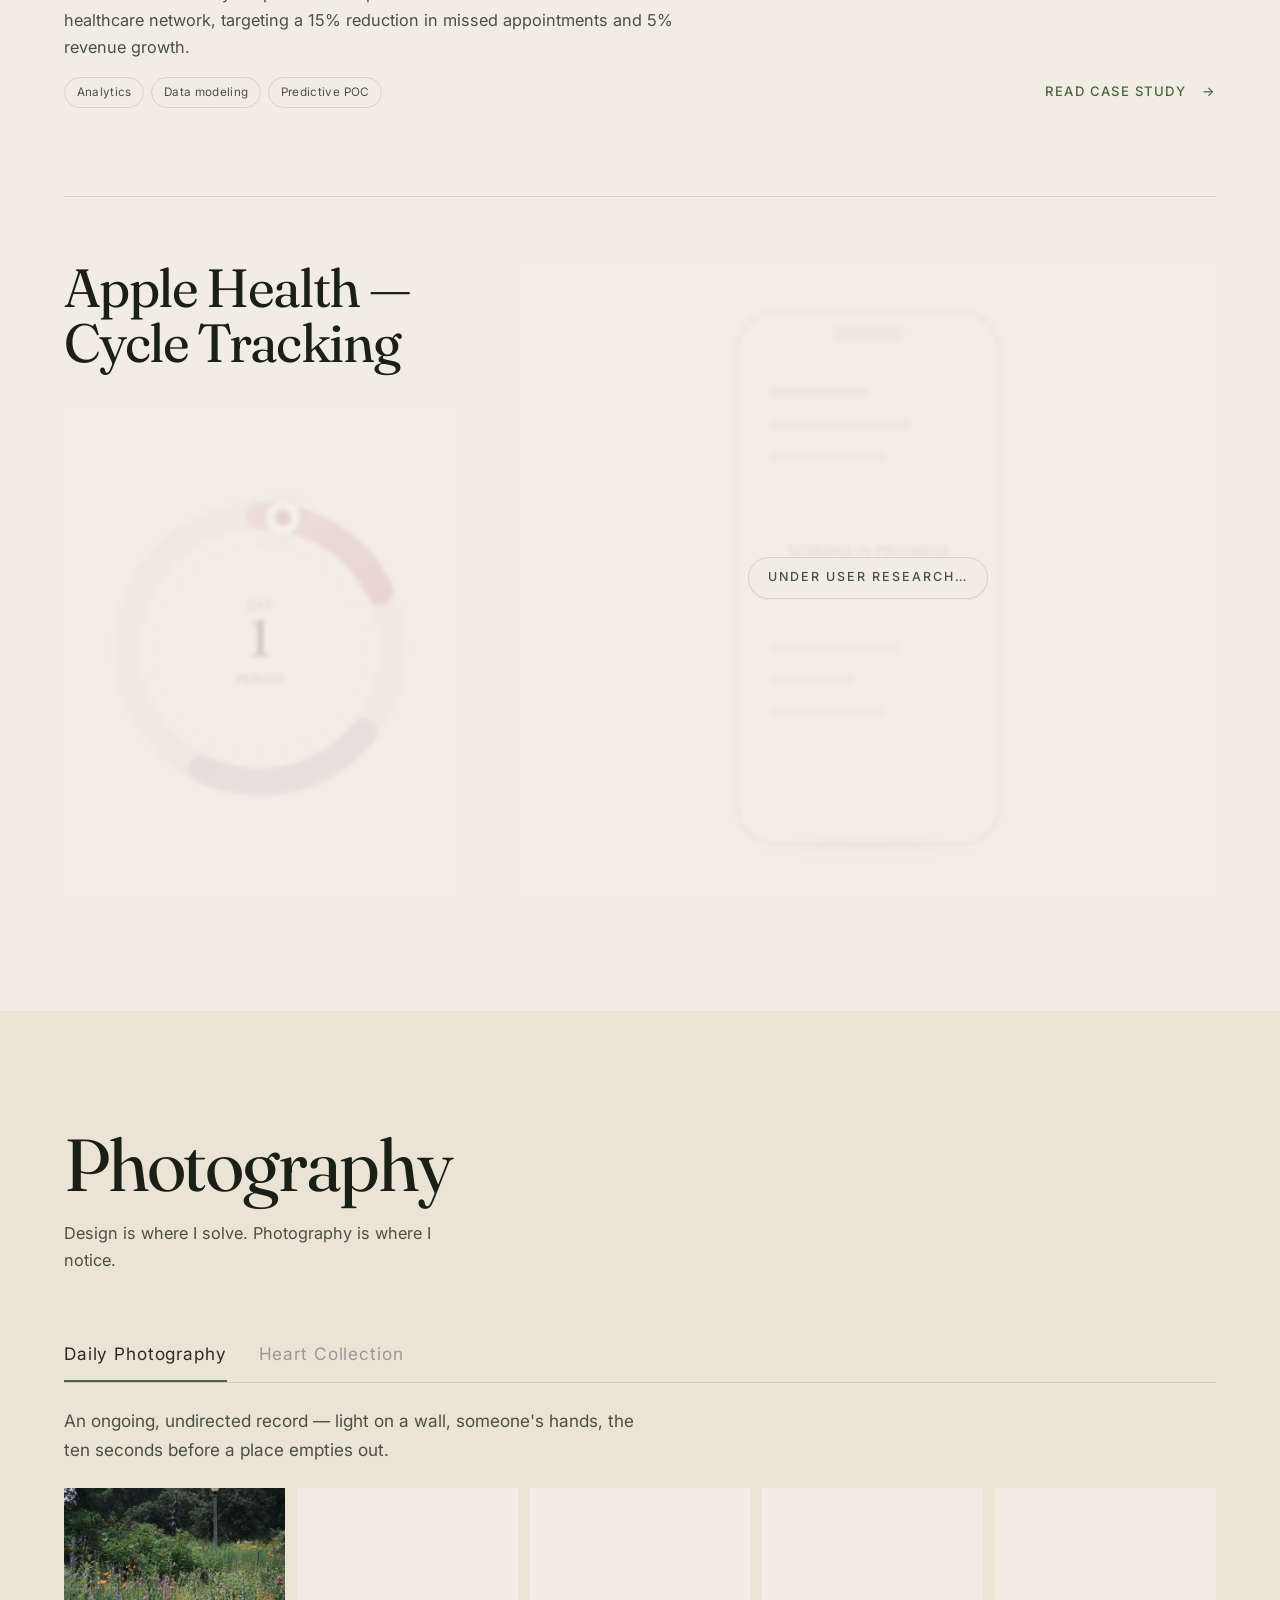
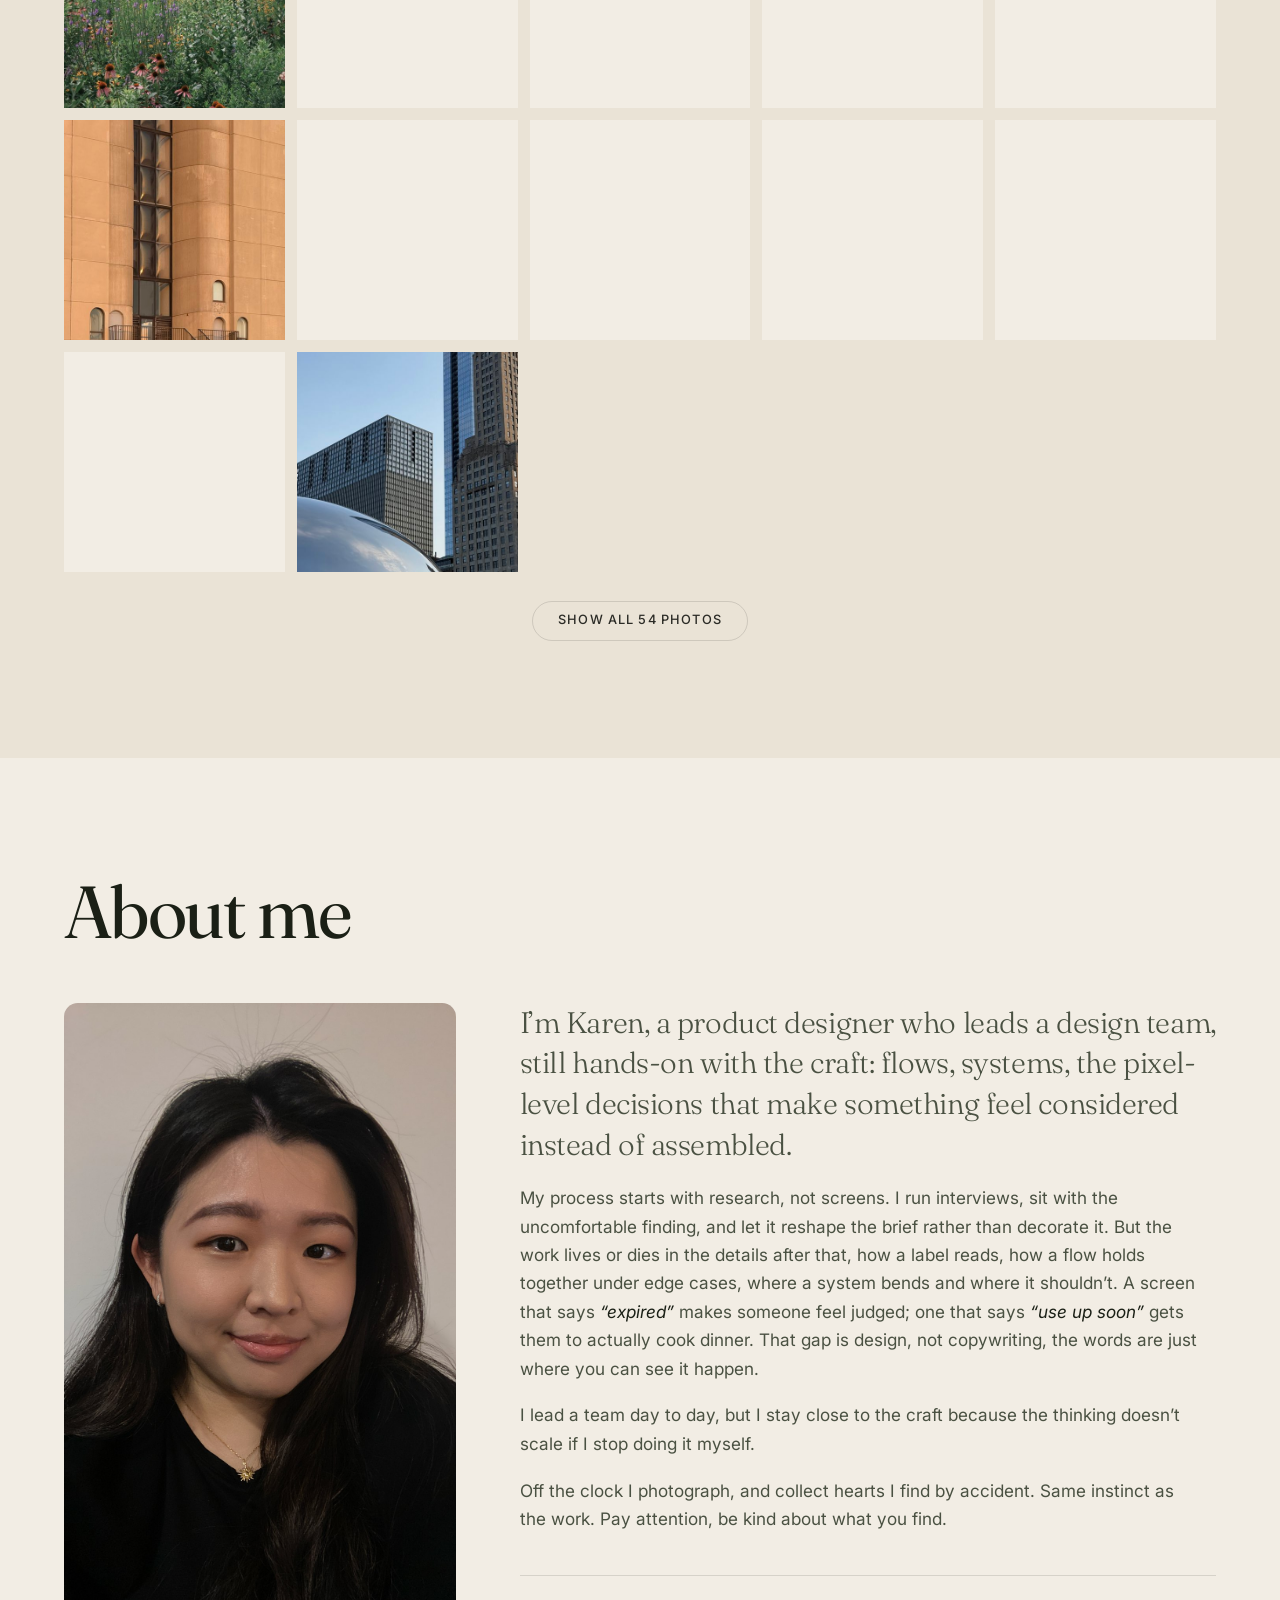
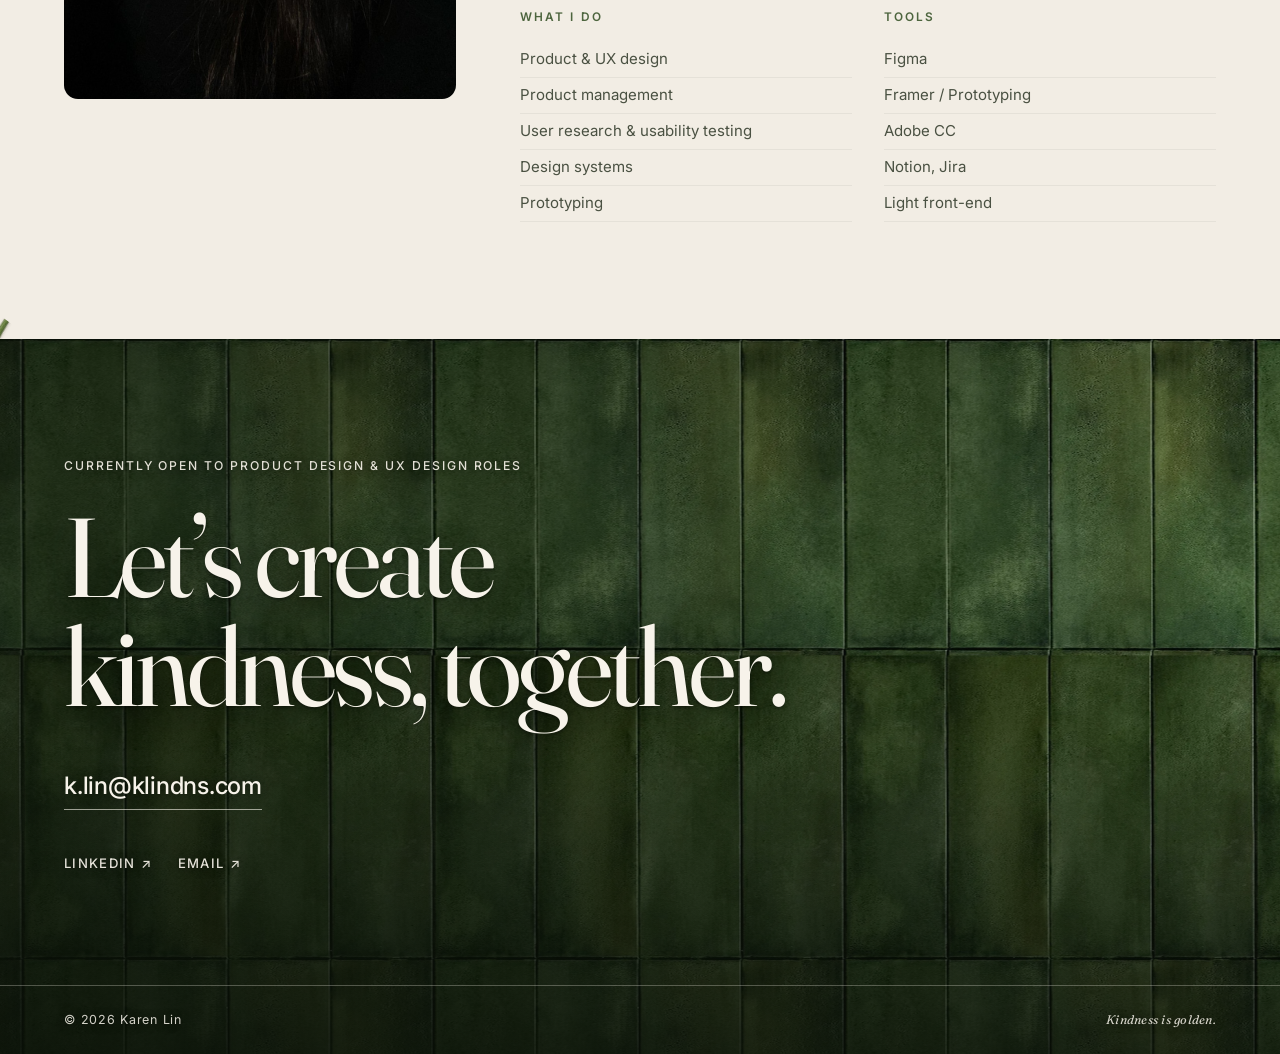
==== commit 0a3b5a47: "Drop the hero's pulsing dot, reorder the roles, update the footer line - The glowing dot in front of" ====
--- a/index.html
+++ b/index.html
@@ -4,16 +4,16 @@
 <meta charset="utf-8">
 <meta name="viewport" content="width=device-width, initial-scale=1, viewport-fit=cover">
 <title>Karen Lin — Product Designer</title>
-<meta name="description" content="Karen Lin — Product Designer, Product Manager, UX Designer. Selected projects, photography, and a note on kindness.">
+<meta name="description" content="Karen Lin — Product Designer, UX Designer, Product Manager. Selected projects, photography, and a note on kindness.">
 <meta name="theme-color" content="#4D653E">
 <meta property="og:title" content="Karen Lin — Product Designer">
-<meta property="og:description" content="Product Designer, Product Manager, UX Designer.">
+<meta property="og:description" content="Product Designer, UX Designer, Product Manager.">
 <meta property="og:type" content="website">
 <link rel="icon" href="data:image/svg+xml,<svg xmlns='http://www.w3.org/2000/svg' viewBox='0 0 100 100'><rect width='100' height='100' rx='22' fill='%234D653E'/><text y='68' x='50' text-anchor='middle' font-size='54' font-family='Georgia,serif' fill='%23EDE7DA'>K</text></svg>">
 <link rel="preconnect" href="https://fonts.googleapis.com">
 <link rel="preconnect" href="https://fonts.gstatic.com" crossorigin>
 <link href="https://fonts.googleapis.com/css2?family=Fraunces:ital,opsz,wght@0,9..144,300..700;1,9..144,300..600&family=Inter:wght@300;400;500;600&display=swap" rel="stylesheet">
-<link rel="stylesheet" href="assets/css/style.css?v=20261015b">
+<link rel="stylesheet" href="assets/css/style.css?v=20261015c">
 </head>
 <body>
 
@@ -37,7 +37,7 @@
 
   <div class="hero__inner">
     <div class="hero__top">
-      <p class="hero__eyebrow"><span class="dot" aria-hidden="true"></span>Kindness is golden</p>
+      <p class="hero__eyebrow">Kindness is golden</p>
     </div>
 
     <div class="hero__bottom">
@@ -45,9 +45,9 @@
       <p class="hero__roles">
         <span>Product Designer</span>
         <em aria-hidden="true">/</em>
+        <span>UX Designer</span>
+        <em aria-hidden="true">/</em>
         <span>Product Manager</span>
-        <em aria-hidden="true">/</em>
-        <span>UX Designer</span>
       </p>
       <p class="hero__hint" id="heroHint" aria-hidden="true">Move across the surface</p>
     </div>
@@ -253,7 +253,7 @@
 <!-- ══════════════════════════ CONTACT ══════════════════════════ -->
 <section class="section section--contact" id="contact">
   <div class="wrap">
-    <p class="contact__eyebrow reveal">Currently open to product design &amp; PM roles</p>
+    <p class="contact__eyebrow reveal">Currently open to product design &amp; UX design roles</p>
     <h2 class="contact__title reveal">Let’s create<br>kindness, together.</h2>
     <a class="contact__mail reveal" href="mailto:k.lin@klindns.com">k.lin@klindns.com</a>
     <ul class="contact__links reveal">
@@ -287,16 +287,16 @@
   <button class="lightbox-nav lightbox-next" aria-label="Next photo">&rsaquo;</button>
 </div>
 
-<script src="assets/js/liquid.js?v=20261015b"></script>
-<script src="assets/js/content.js?v=20261015b"></script>
-<script src="assets/js/site.js?v=20261015b"></script>
-<script src="assets/js/heart-decor.js?v=20261015b"></script>
-<script src="assets/js/flower-bloom.js?v=20261015b"></script>
-<script src="assets/js/tossless-bin.js?v=20261015b"></script>
-<script src="assets/js/steam-sources.js?v=20261015b"></script>
-<script src="assets/js/cycle-ring.js?v=20261015b"></script>
-<script src="assets/js/ui-display.js?v=20261015b"></script>
-<script src="assets/js/aquila-risk.js?v=20261015b"></script>
+<script src="assets/js/liquid.js?v=20261015c"></script>
+<script src="assets/js/content.js?v=20261015c"></script>
+<script src="assets/js/site.js?v=20261015c"></script>
+<script src="assets/js/heart-decor.js?v=20261015c"></script>
+<script src="assets/js/flower-bloom.js?v=20261015c"></script>
+<script src="assets/js/tossless-bin.js?v=20261015c"></script>
+<script src="assets/js/steam-sources.js?v=20261015c"></script>
+<script src="assets/js/cycle-ring.js?v=20261015c"></script>
+<script src="assets/js/ui-display.js?v=20261015c"></script>
+<script src="assets/js/aquila-risk.js?v=20261015c"></script>
 <script src="assets/js/gbcs-preview.js" defer></script>
 </body>
 </html>
--- a/assets/css/style.css
+++ b/assets/css/style.css
@@ -153,12 +153,10 @@
   color:#EFEADF; pointer-events:none;
 }
 .hero__eyebrow{
-  margin:0; display:inline-flex; align-items:center; gap:.55rem;
+  margin:0; display:inline-flex; align-items:center;
   font-size:.76rem; letter-spacing:.16em; text-transform:uppercase;
   color:rgba(239,234,223,.62); font-weight:500;
 }
-.dot{ width:6px; height:6px; border-radius:50%; background:#C8D9B2; box-shadow:0 0 0 0 rgba(200,217,178,.5); animation:pulse 3.2s var(--ease-io) infinite; }
-@keyframes pulse{ 0%,100%{ box-shadow:0 0 0 0 rgba(200,217,178,.45);} 55%{ box-shadow:0 0 0 8px rgba(200,217,178,0);} }
 
 .hero__bottom{ max-width:min(100%,60ch); }
 .hero__name{
@@ -185,8 +183,6 @@
   transition:opacity .7s var(--ease);
 }
 .hero__hint.is-gone{ opacity:0; }
-
-@media (prefers-reduced-motion: reduce){ .dot{ animation:none; } }
 
 /* ═══════════════════════ SECTIONS ═══════════════════════ */
 .section{ position:relative; padding-block:clamp(5rem,13vh,10rem); }
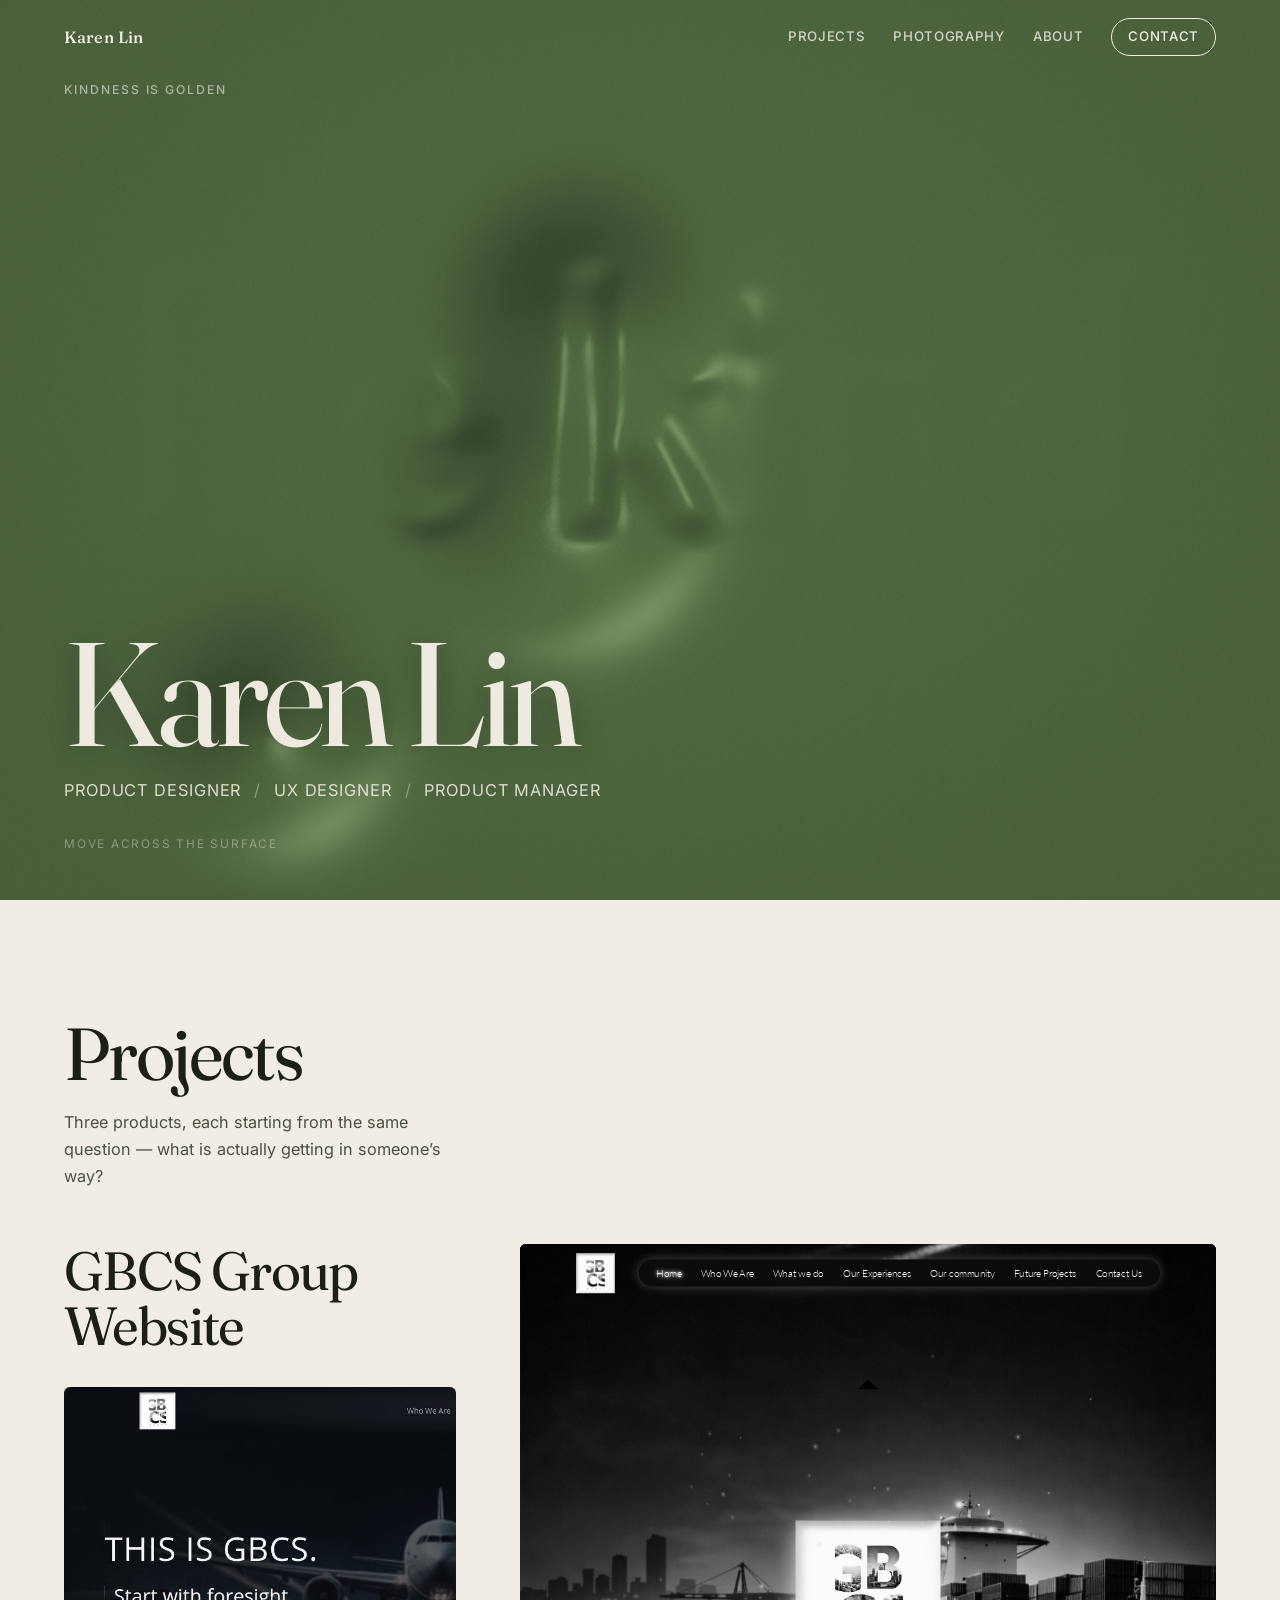
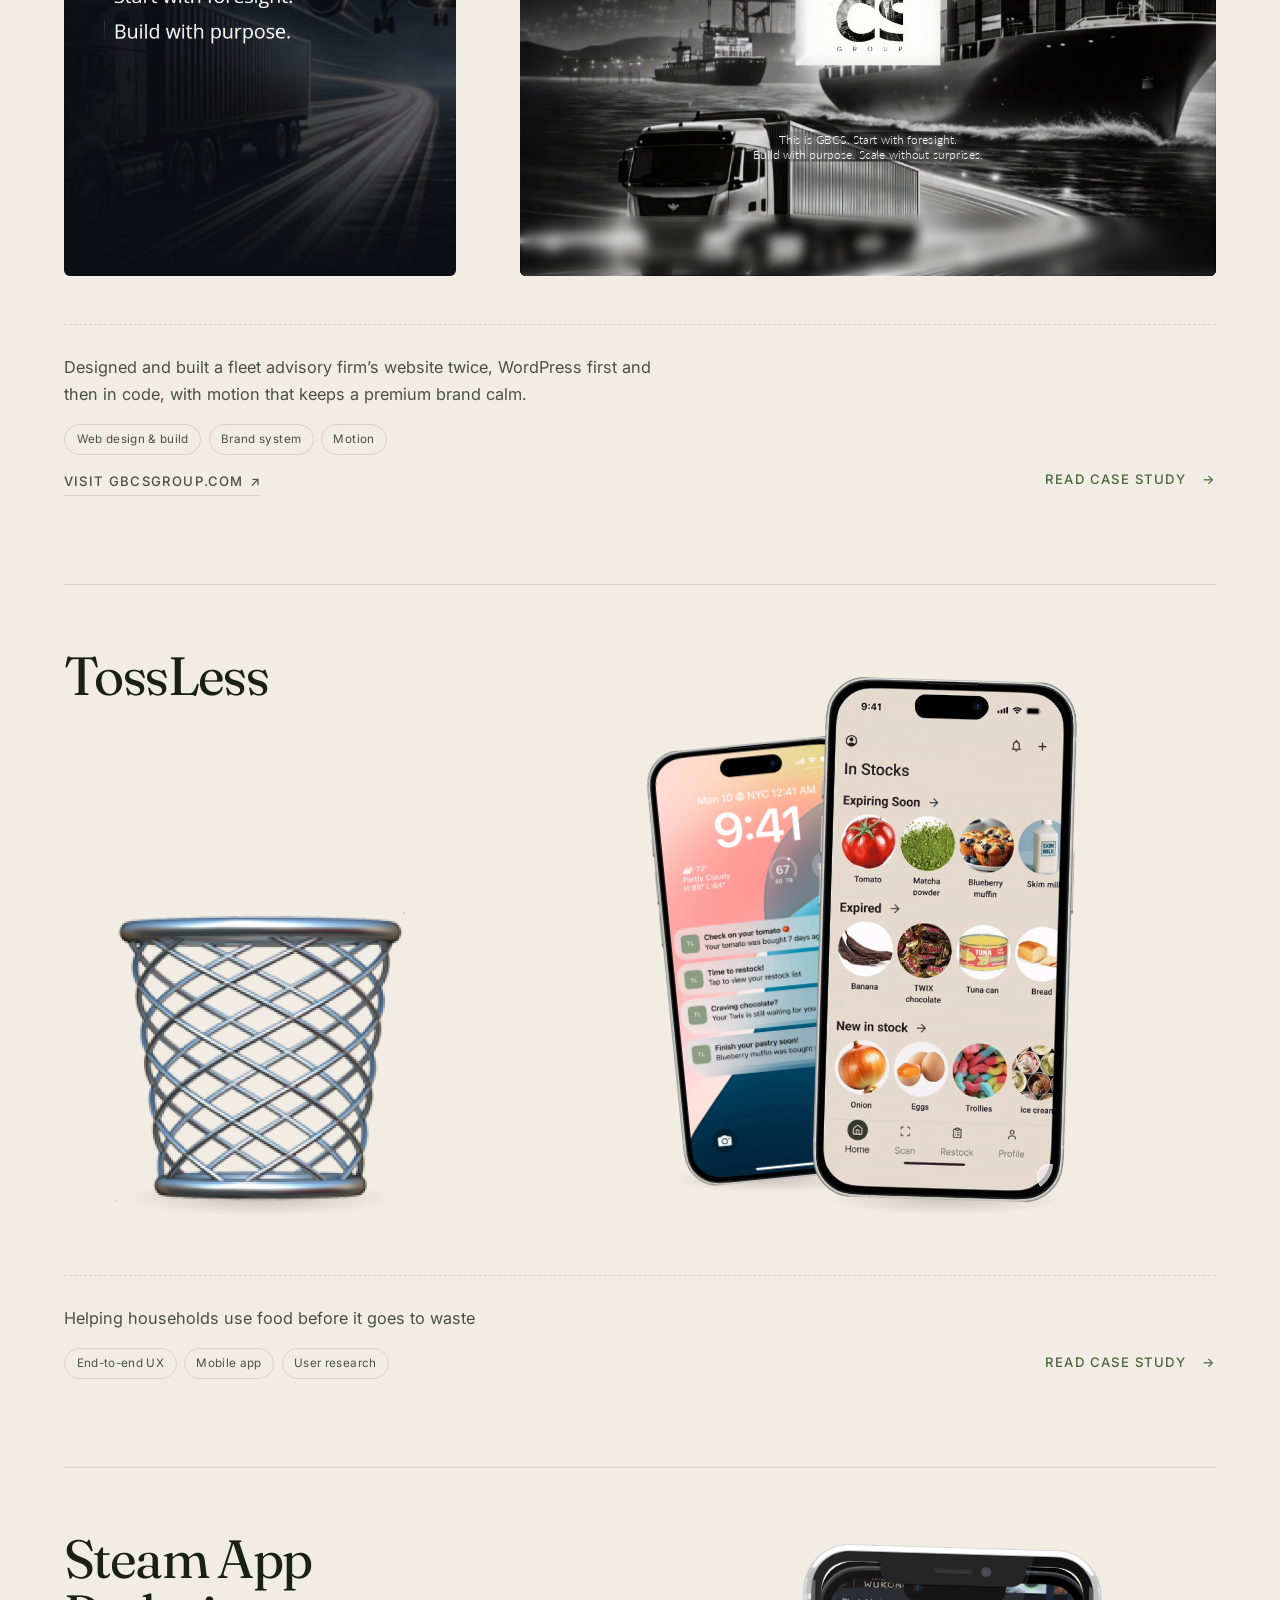
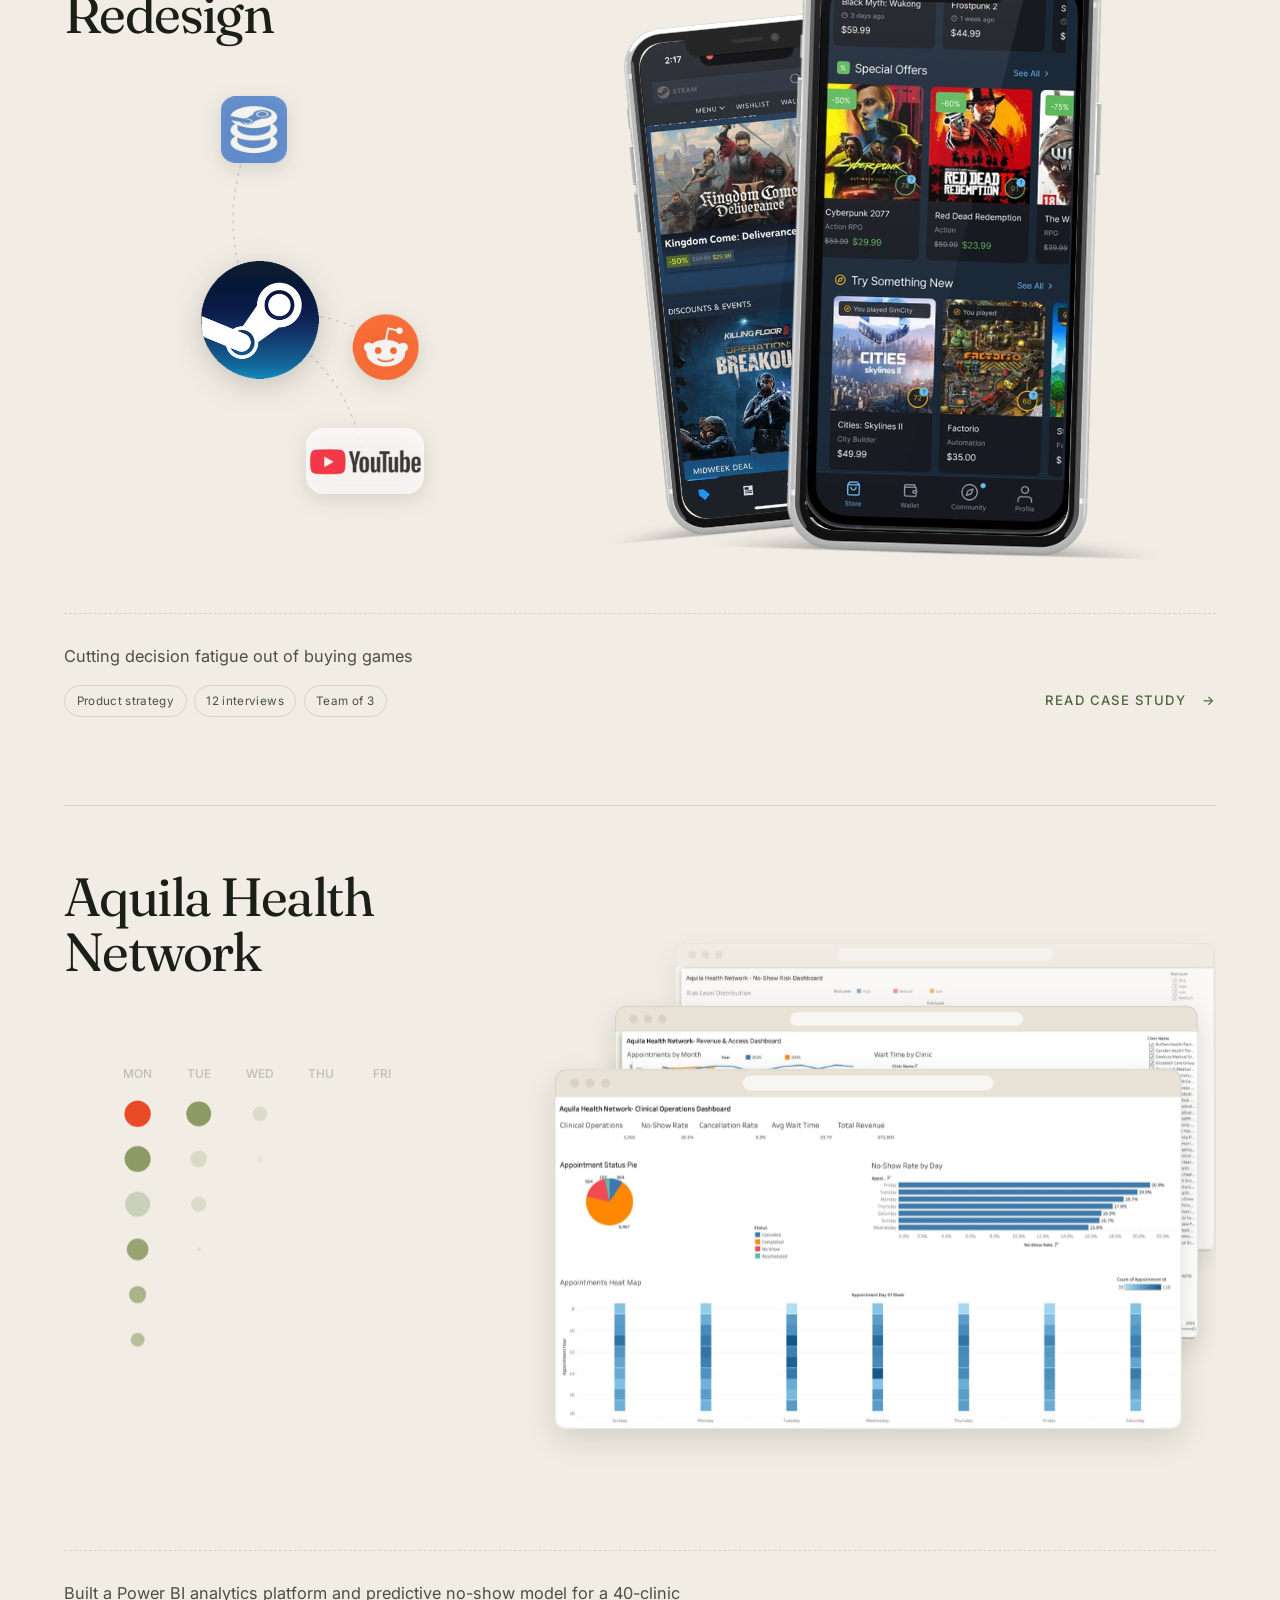
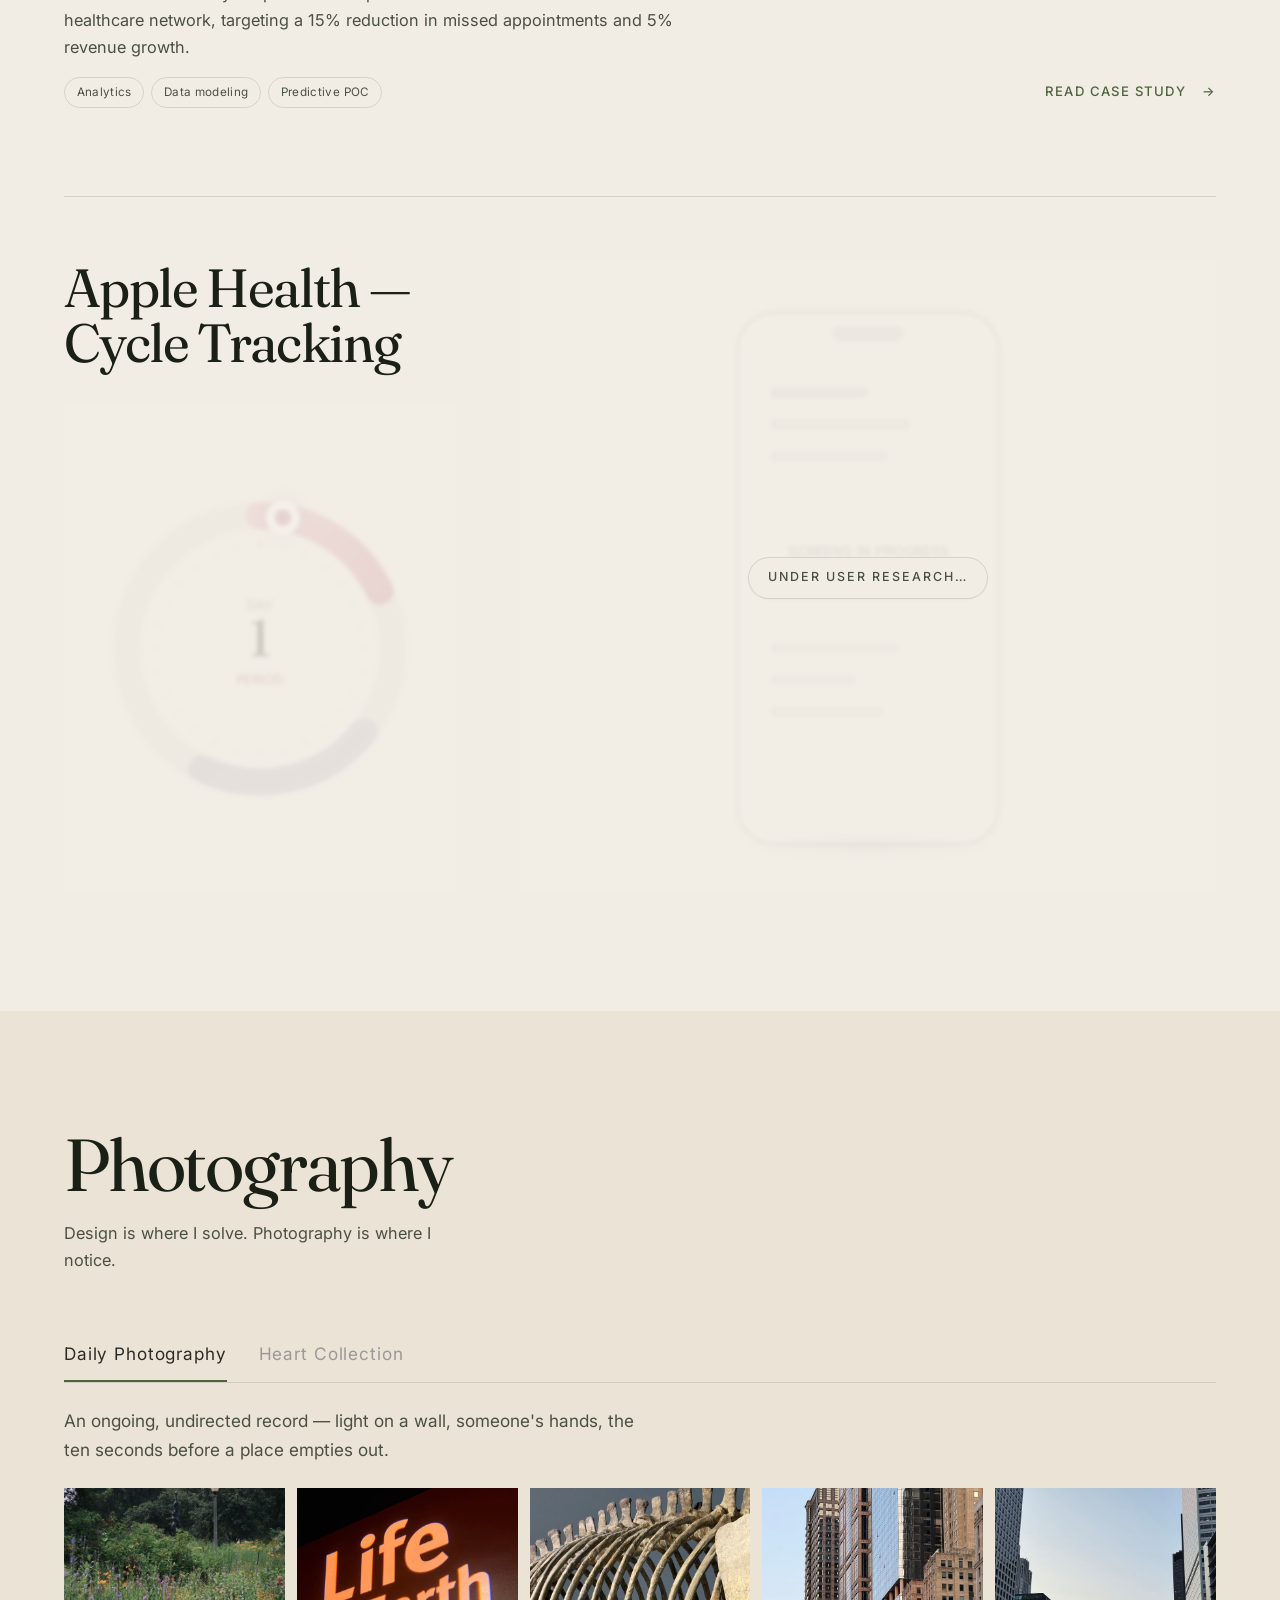
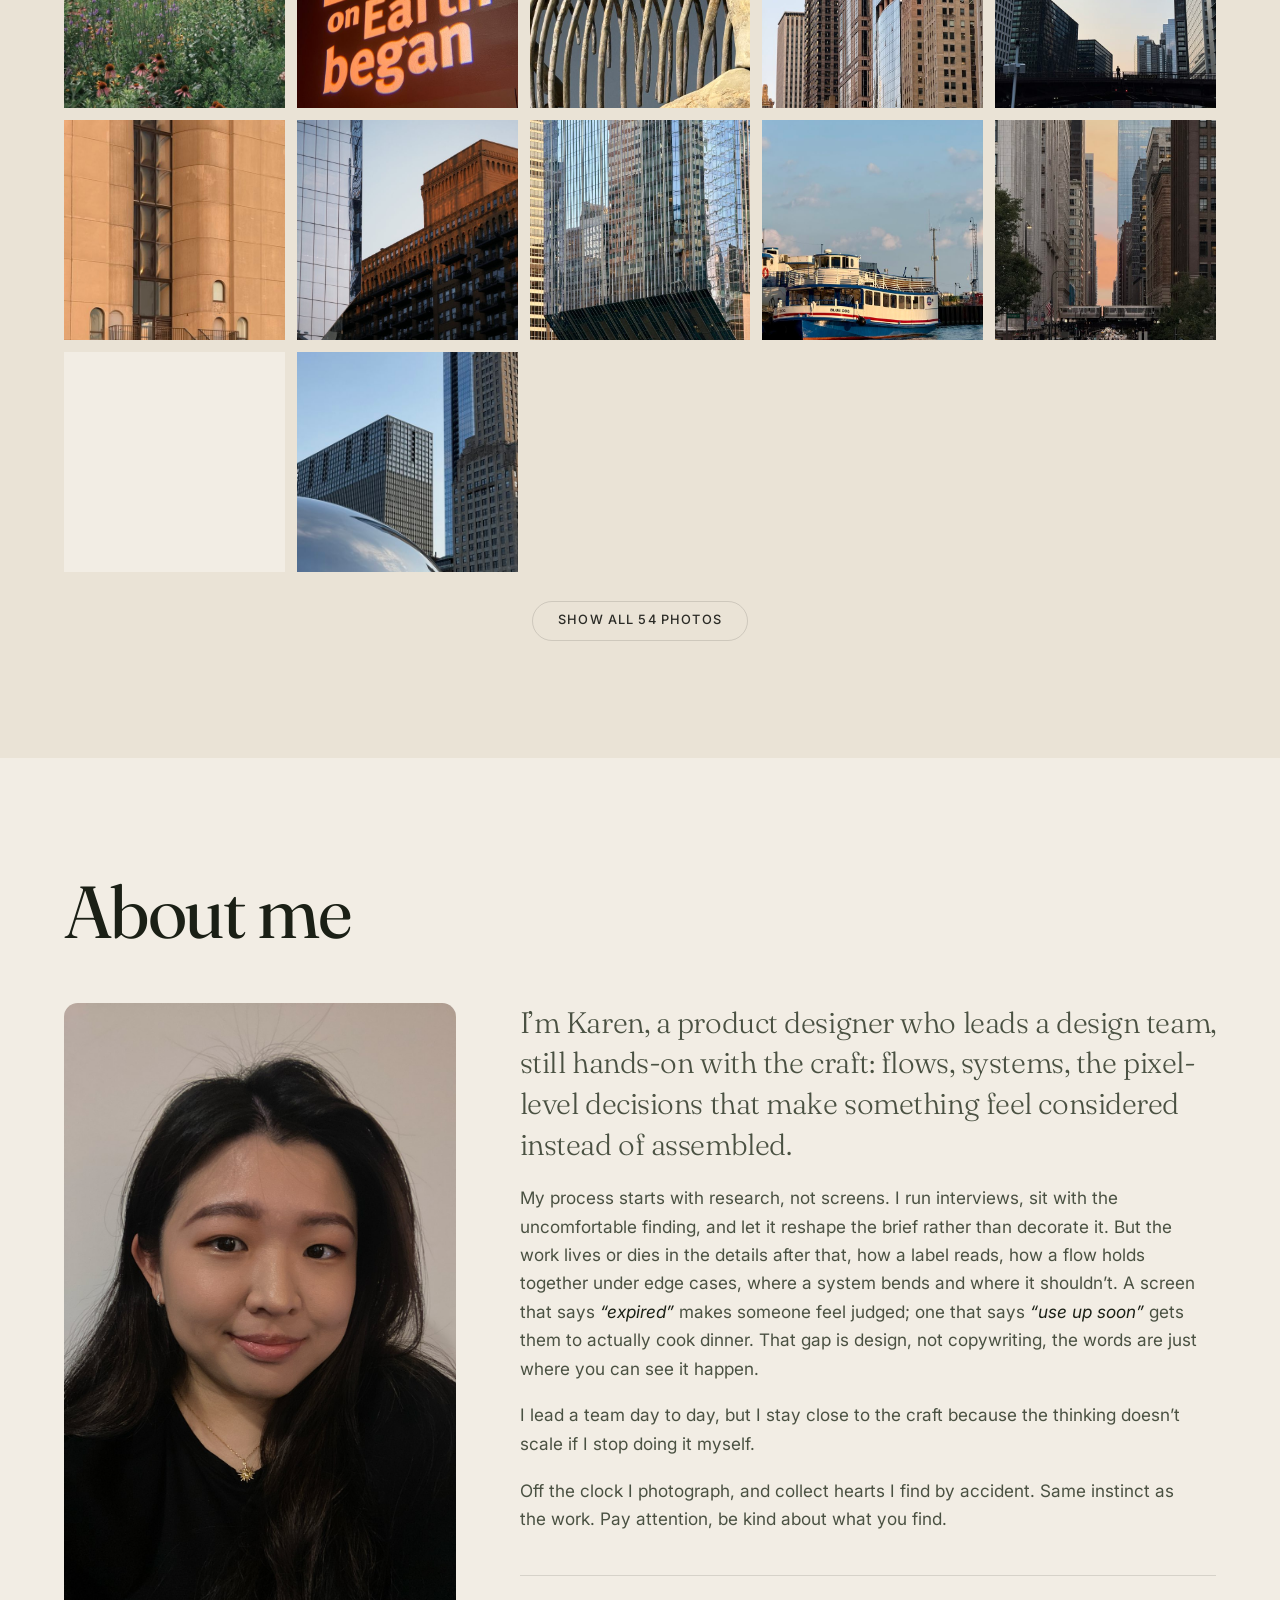
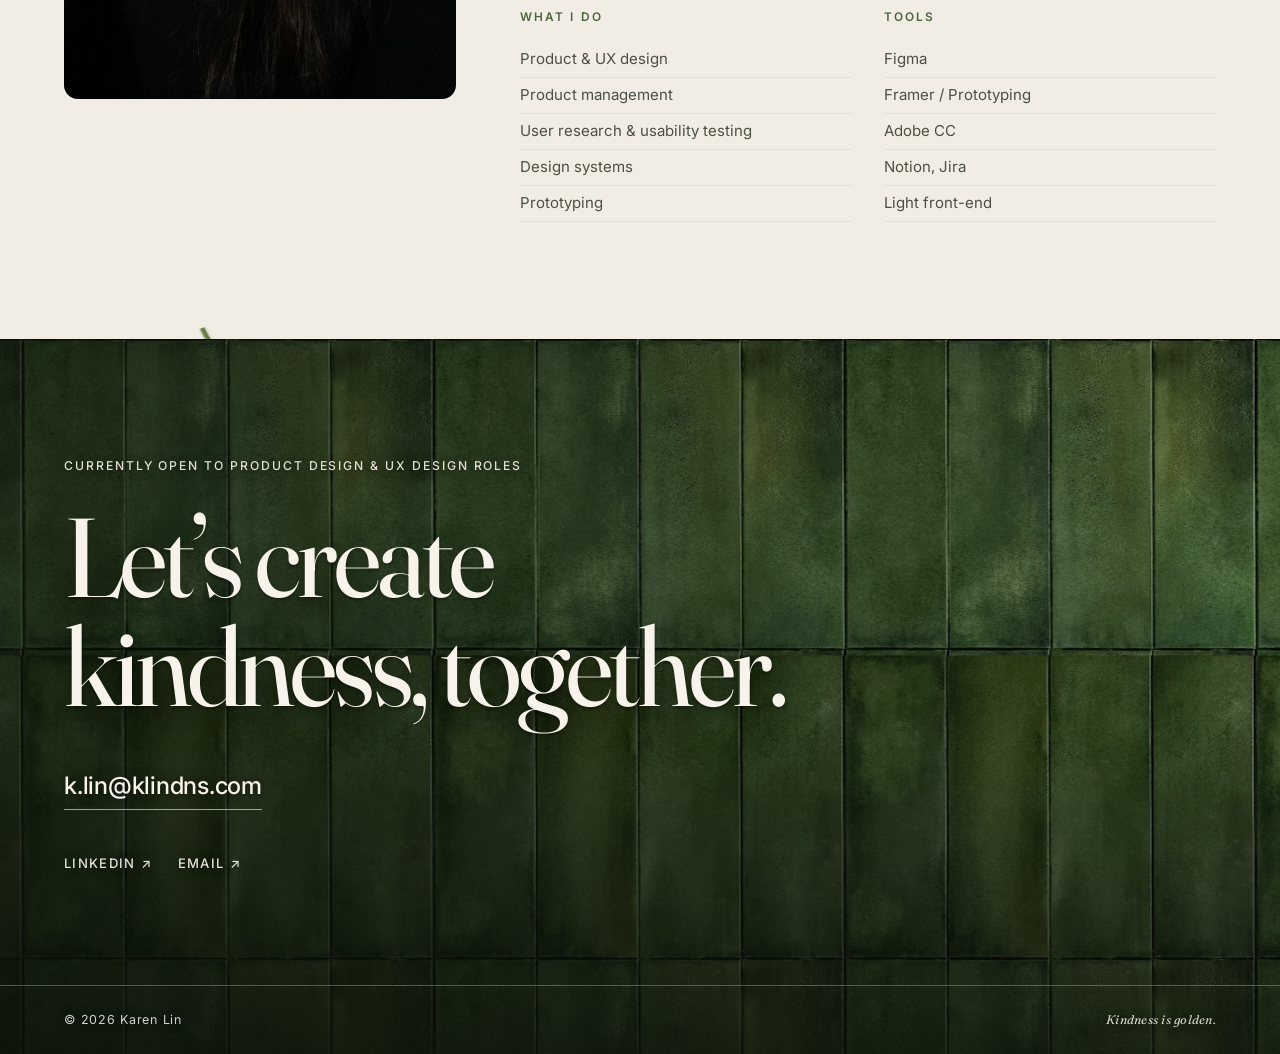
==== commit 35542b23: "Stop the hero stirring itself, and keep the soft relief to touch only Two changes, both narrowing wh" ====
--- a/index.html
+++ b/index.html
@@ -13,7 +13,7 @@
 <link rel="preconnect" href="https://fonts.googleapis.com">
 <link rel="preconnect" href="https://fonts.gstatic.com" crossorigin>
 <link href="https://fonts.googleapis.com/css2?family=Fraunces:ital,opsz,wght@0,9..144,300..700;1,9..144,300..600&family=Inter:wght@300;400;500;600&display=swap" rel="stylesheet">
-<link rel="stylesheet" href="assets/css/style.css?v=20261015c">
+<link rel="stylesheet" href="assets/css/style.css?v=20261015d">
 </head>
 <body>
 
@@ -287,16 +287,16 @@
   <button class="lightbox-nav lightbox-next" aria-label="Next photo">&rsaquo;</button>
 </div>
 
-<script src="assets/js/liquid.js?v=20261015c"></script>
-<script src="assets/js/content.js?v=20261015c"></script>
-<script src="assets/js/site.js?v=20261015c"></script>
-<script src="assets/js/heart-decor.js?v=20261015c"></script>
-<script src="assets/js/flower-bloom.js?v=20261015c"></script>
-<script src="assets/js/tossless-bin.js?v=20261015c"></script>
-<script src="assets/js/steam-sources.js?v=20261015c"></script>
-<script src="assets/js/cycle-ring.js?v=20261015c"></script>
-<script src="assets/js/ui-display.js?v=20261015c"></script>
-<script src="assets/js/aquila-risk.js?v=20261015c"></script>
+<script src="assets/js/liquid.js?v=20261015d"></script>
+<script src="assets/js/content.js?v=20261015d"></script>
+<script src="assets/js/site.js?v=20261015d"></script>
+<script src="assets/js/heart-decor.js?v=20261015d"></script>
+<script src="assets/js/flower-bloom.js?v=20261015d"></script>
+<script src="assets/js/tossless-bin.js?v=20261015d"></script>
+<script src="assets/js/steam-sources.js?v=20261015d"></script>
+<script src="assets/js/cycle-ring.js?v=20261015d"></script>
+<script src="assets/js/ui-display.js?v=20261015d"></script>
+<script src="assets/js/aquila-risk.js?v=20261015d"></script>
 <script src="assets/js/gbcs-preview.js" defer></script>
 </body>
 </html>
